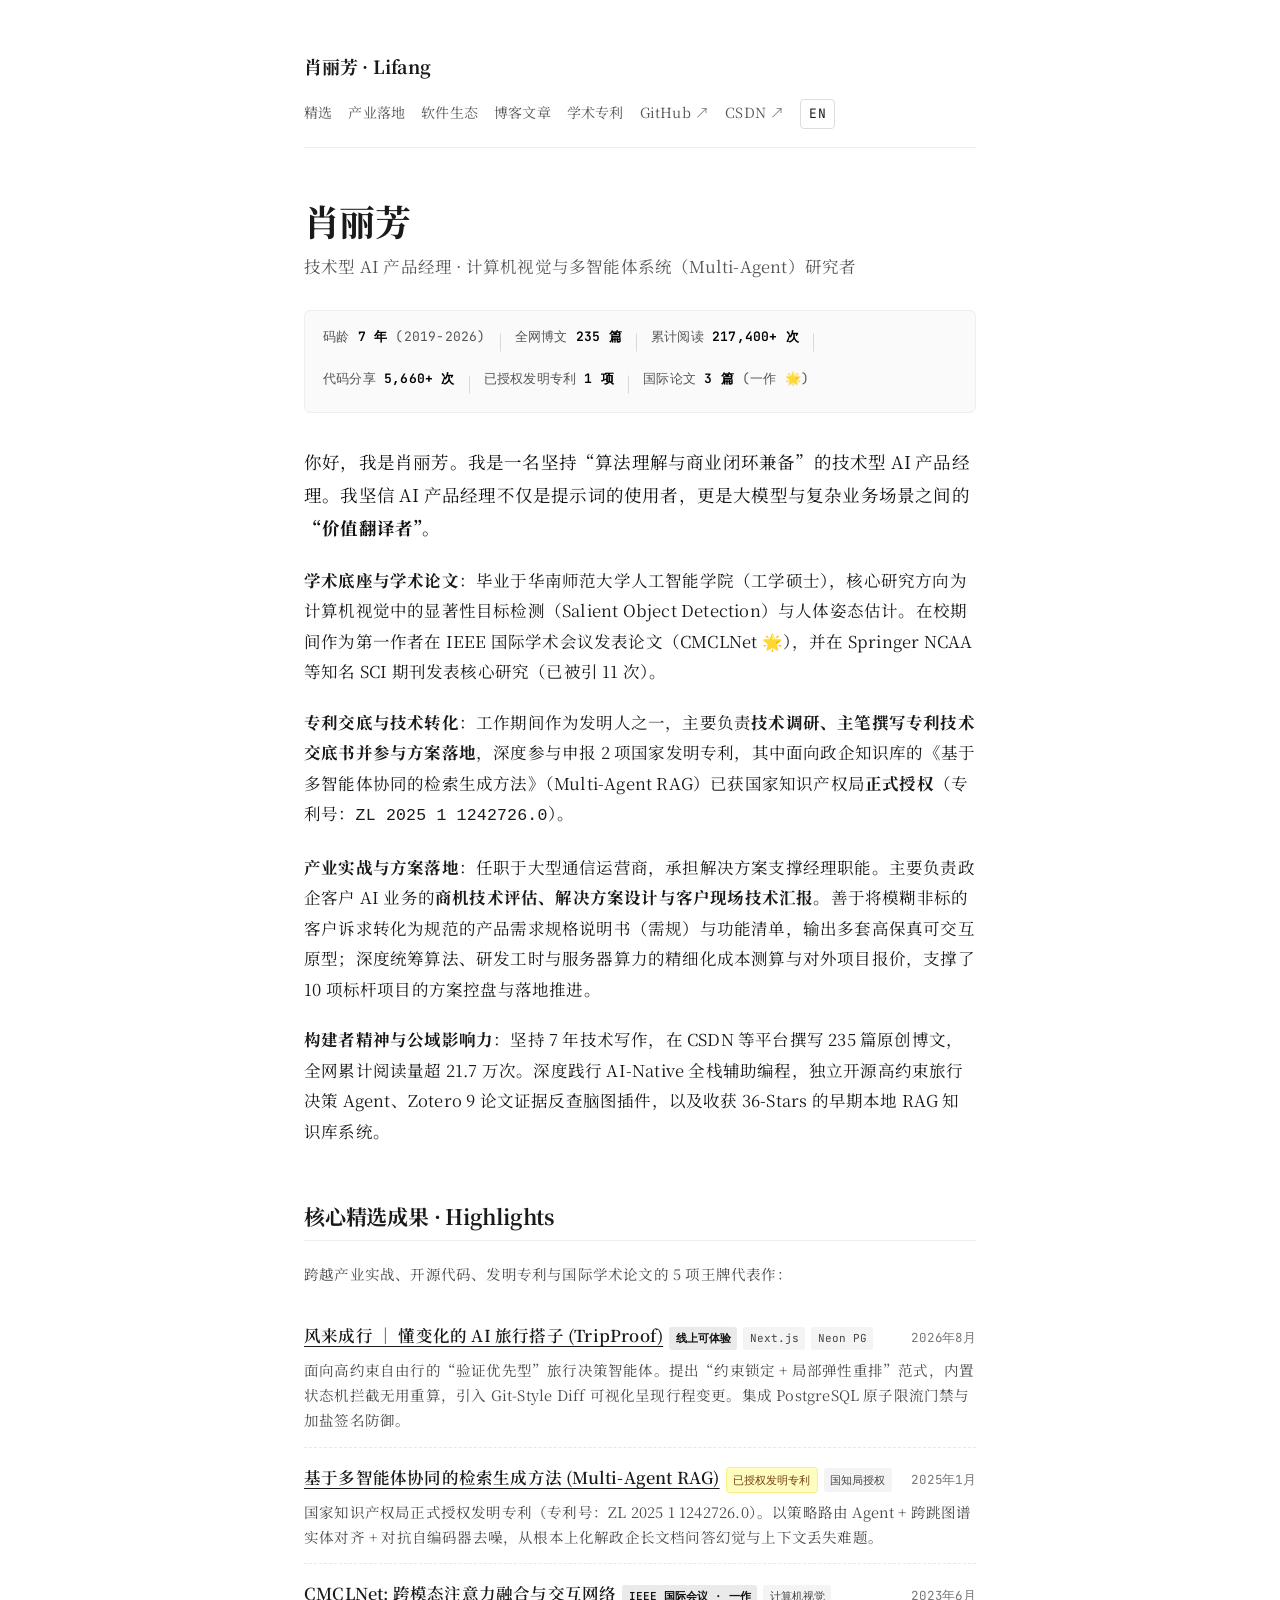
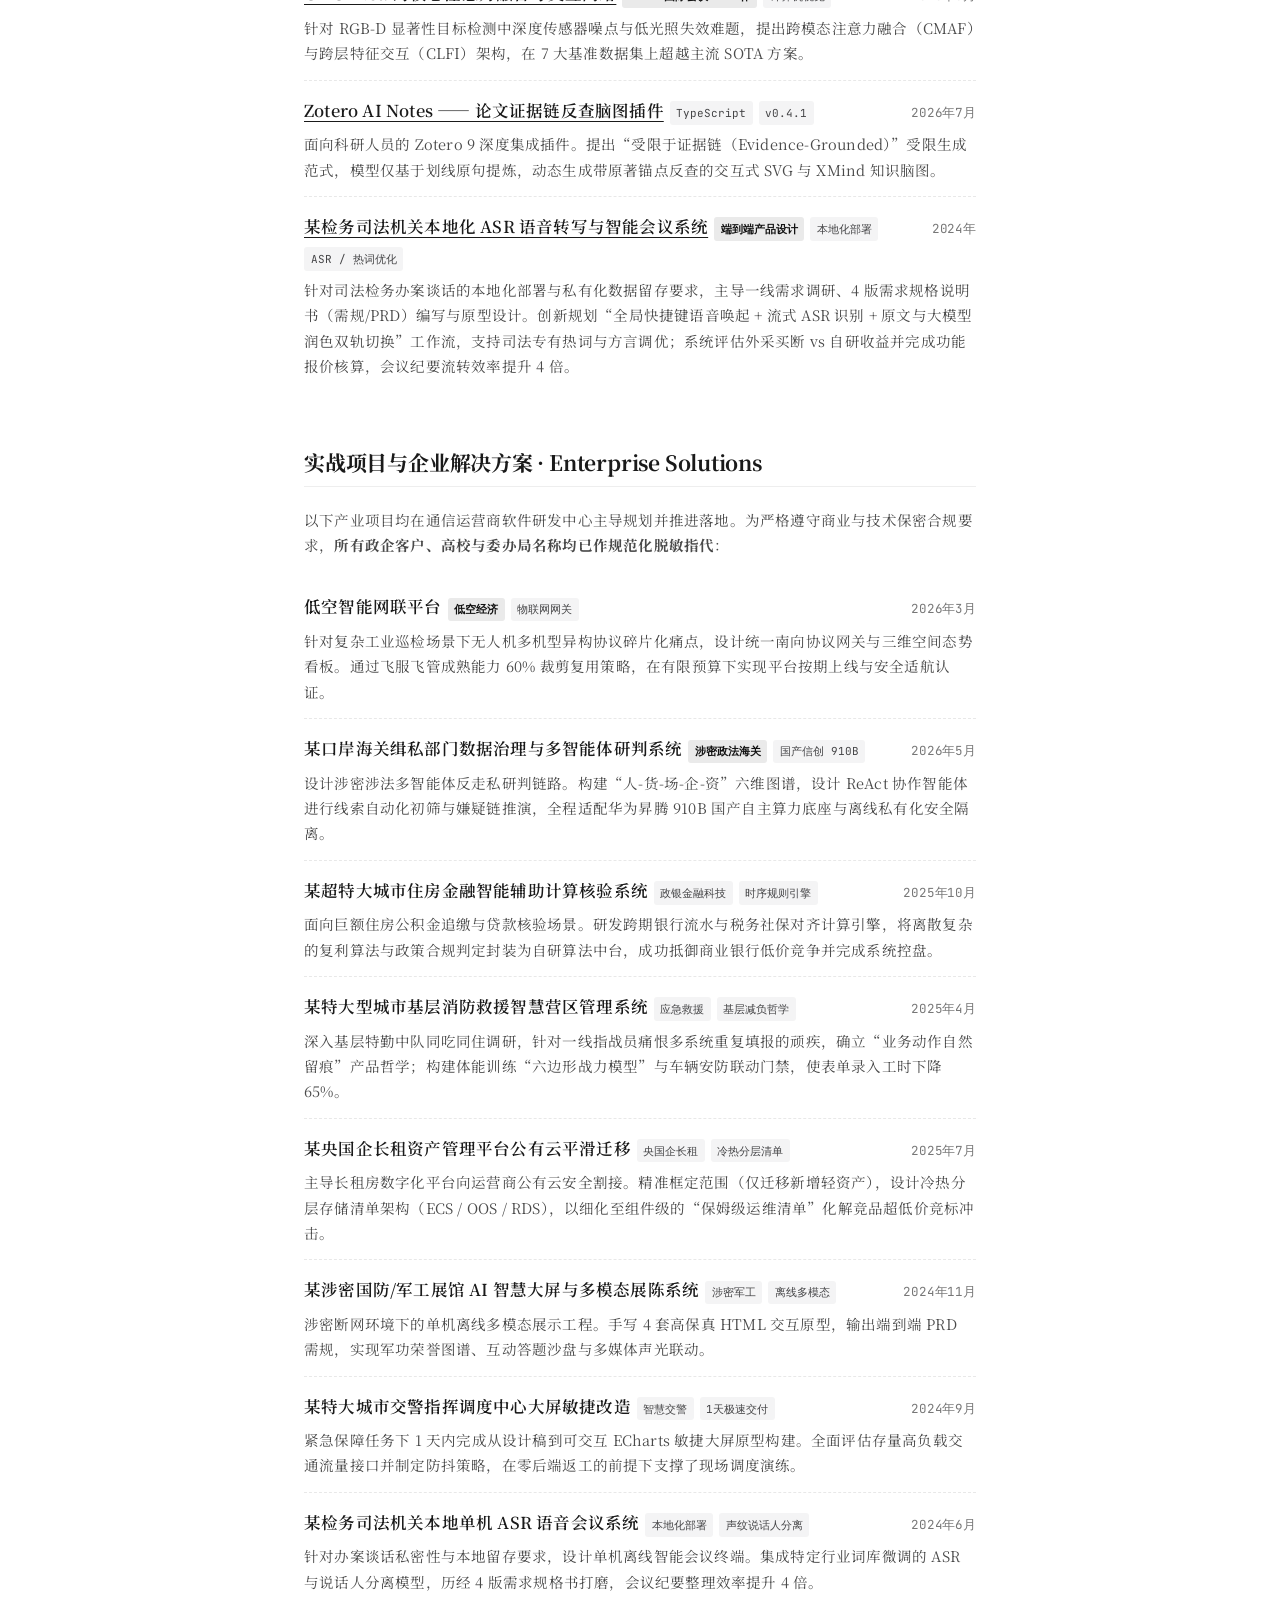
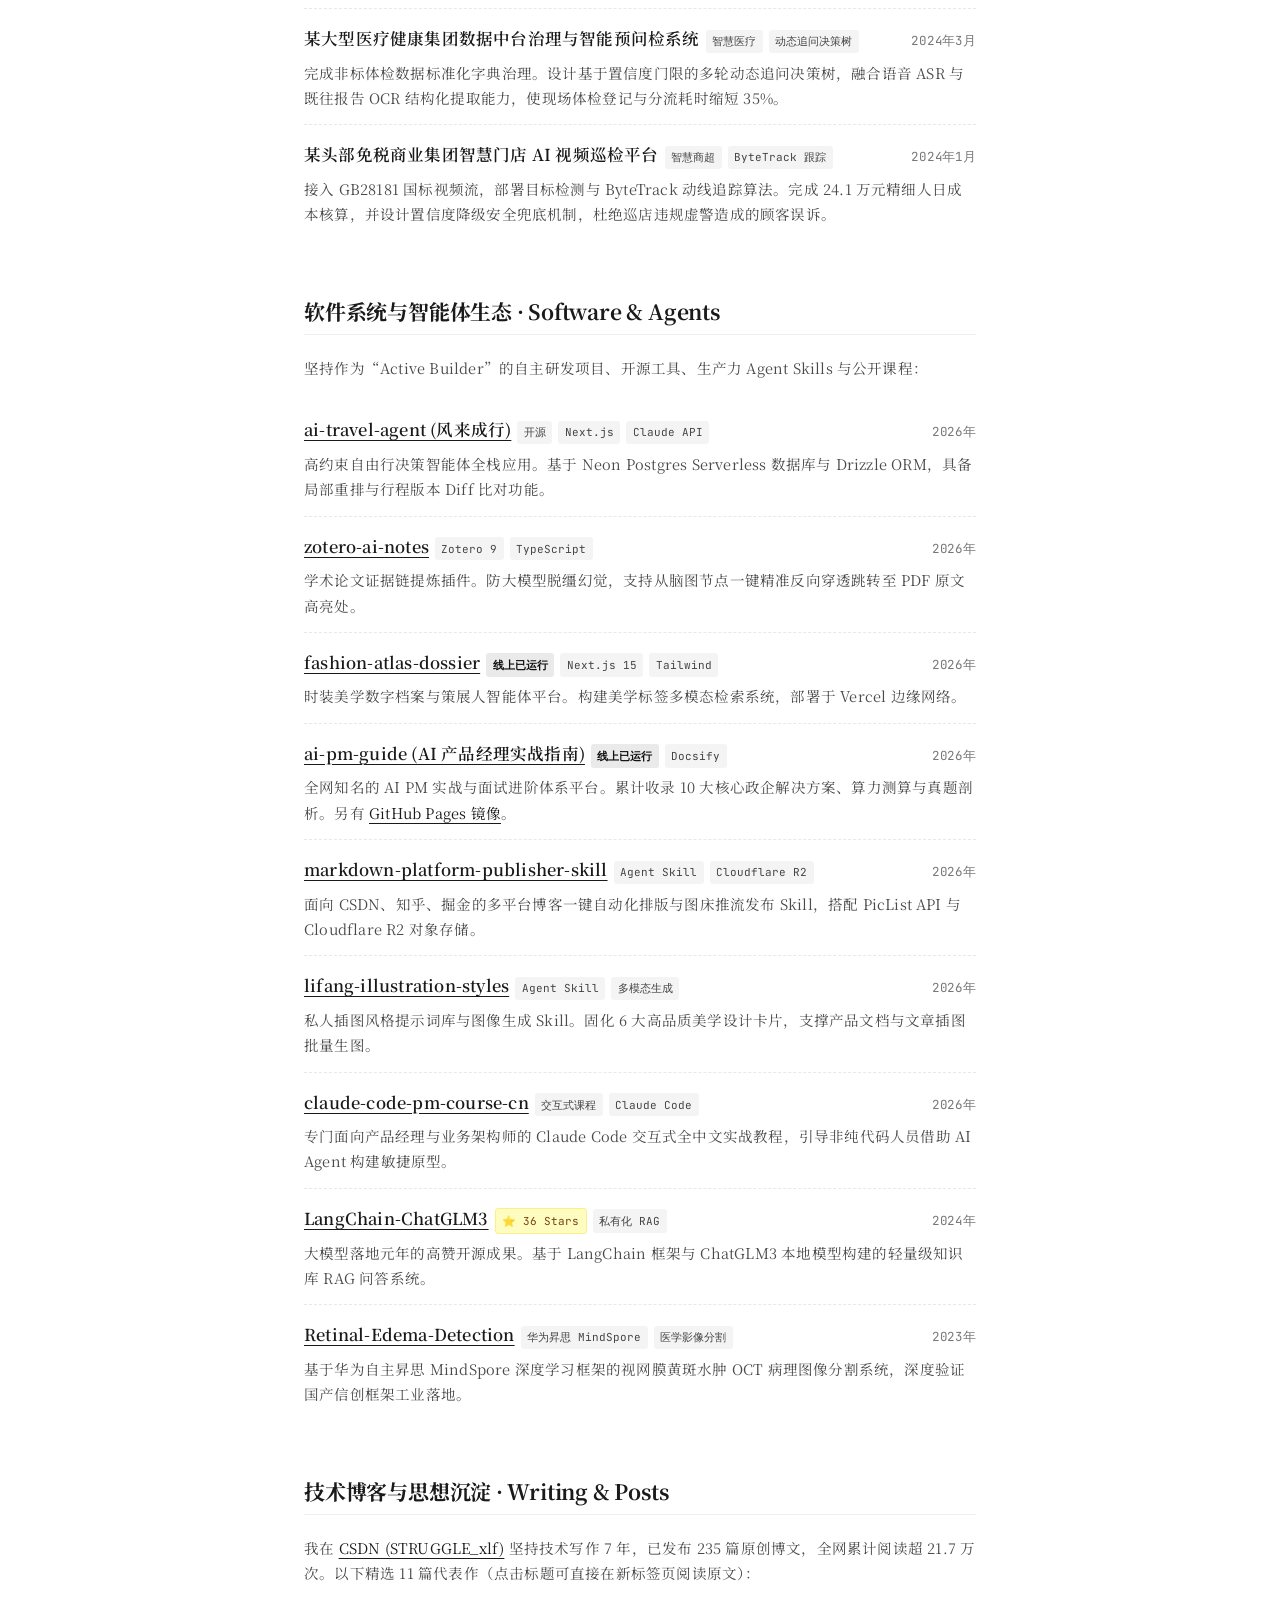
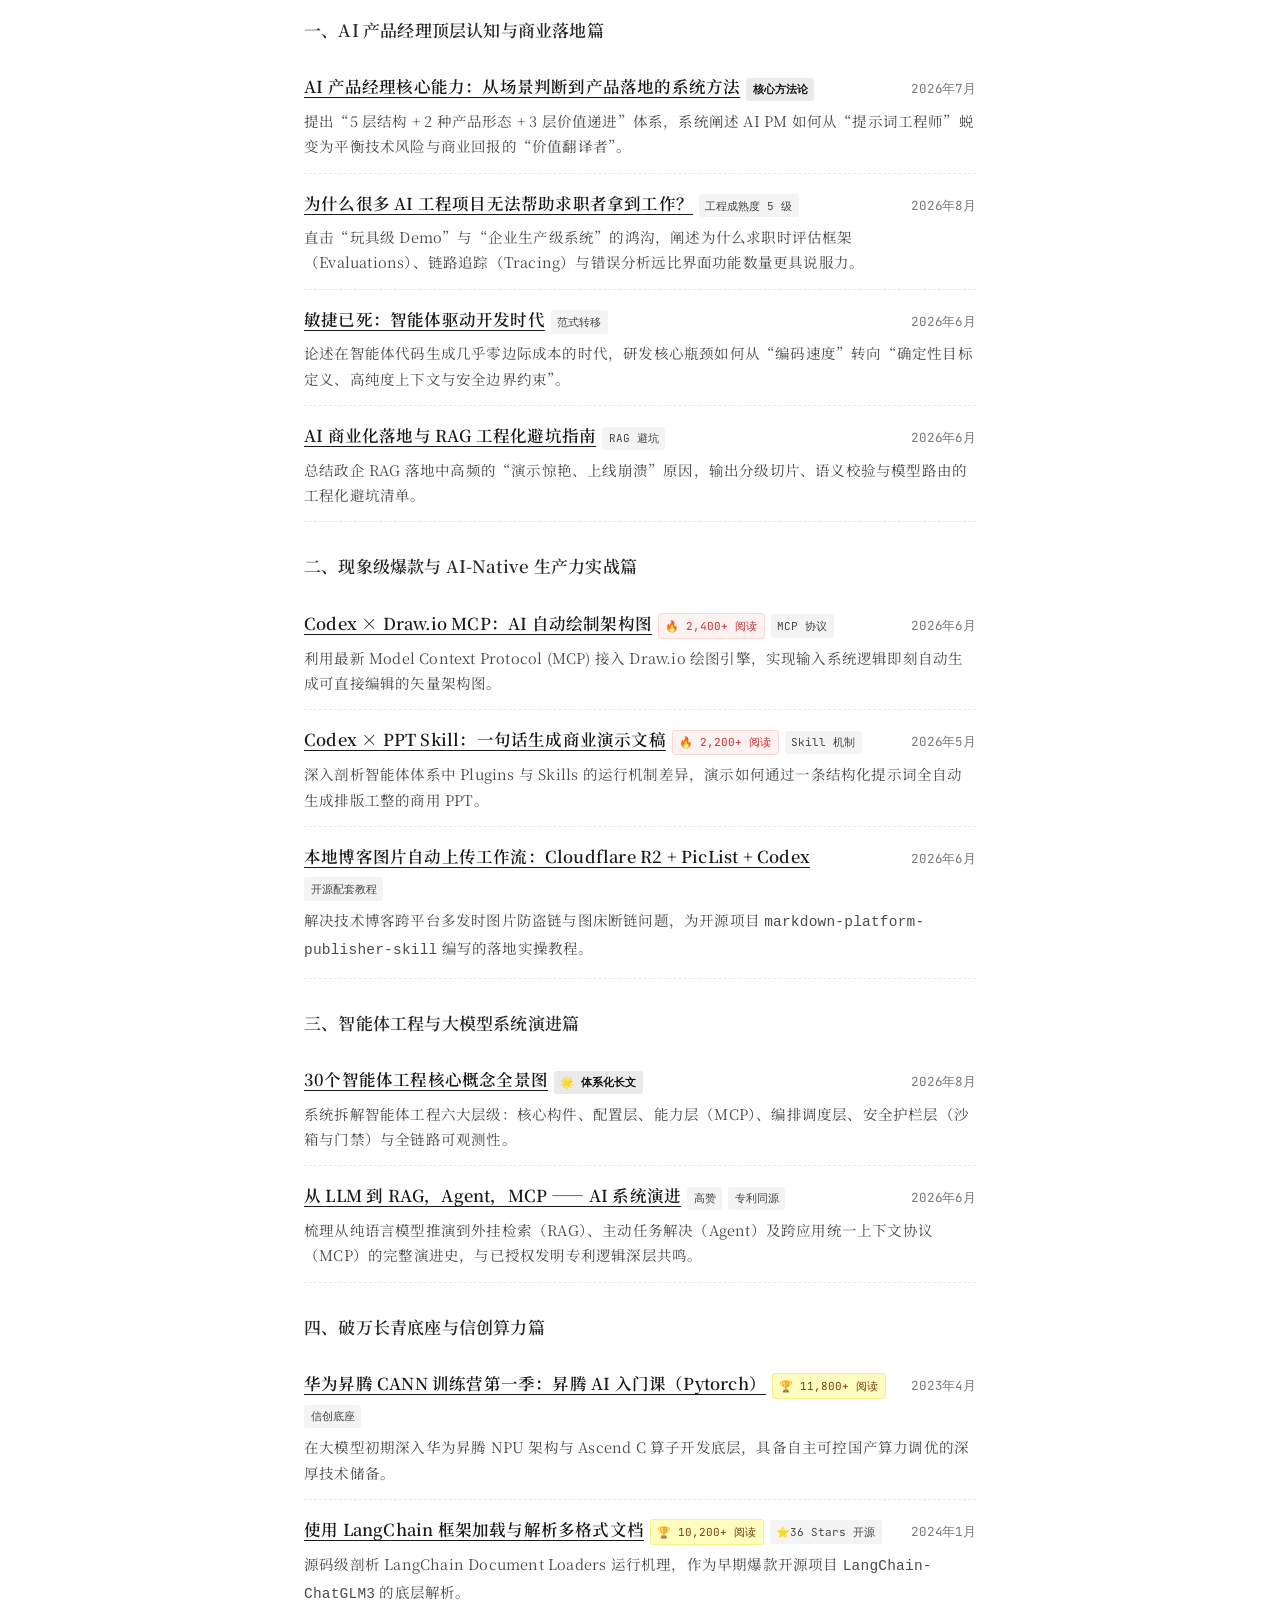
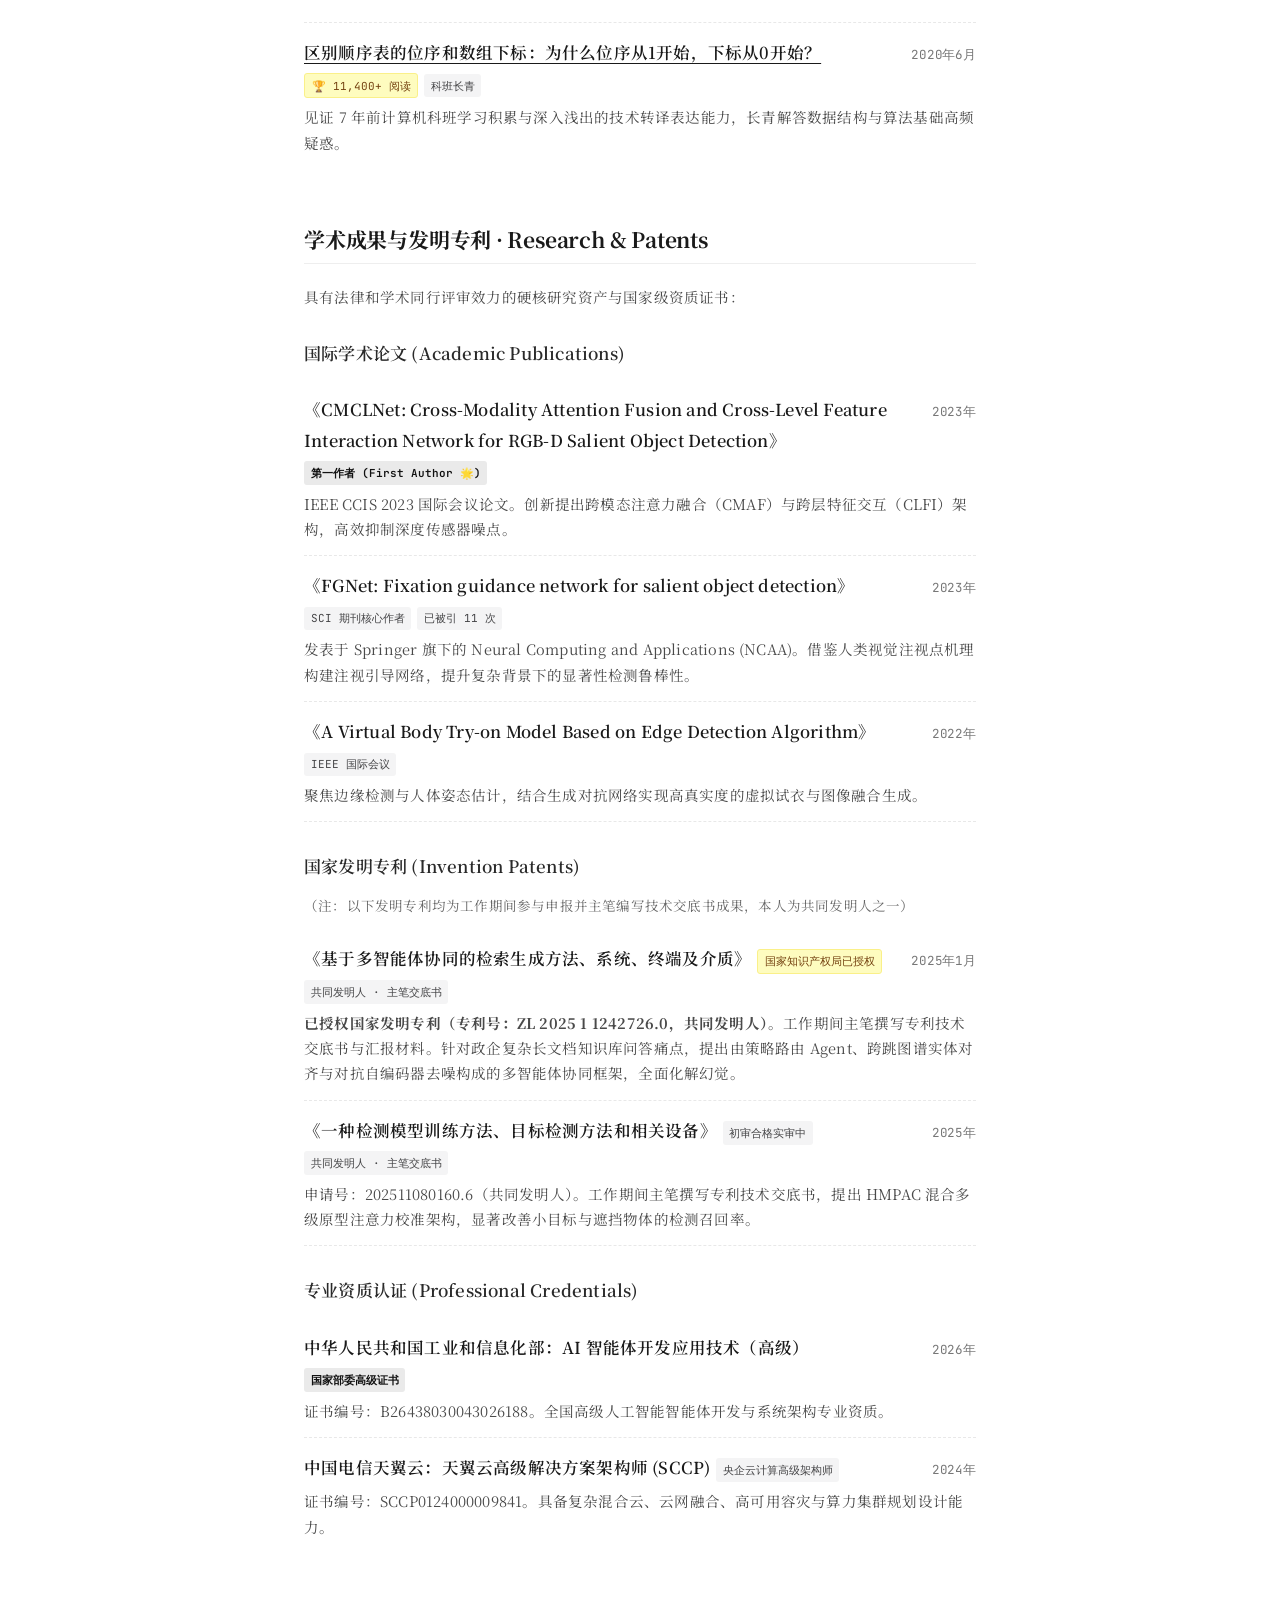
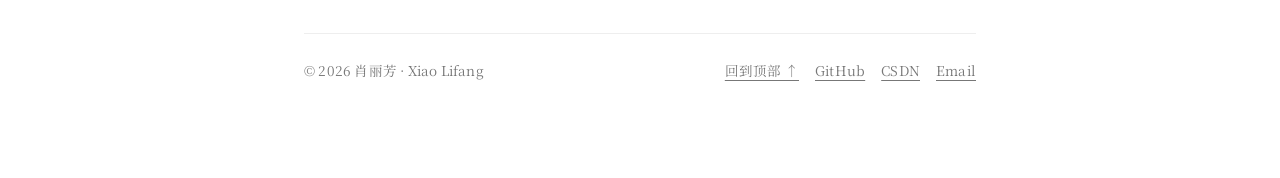
==== index.html @ 6cf7c556 "fix: sanitize low-altitude platform description to remove energy/offshore references" ====
<!DOCTYPE html>
<html lang="zh-CN">
<head>
  <meta charset="UTF-8">
  <meta name="viewport" content="width=device-width, initial-scale=1.0">
  <title>肖丽芳 · AI 产品经理与研究者</title>
  <meta name="description" content="肖丽芳的个人网站与作品集：聚焦计算机视觉、多智能体协同（Multi-Agent）与 AI-Native 交互界面的技术型 AI 产品经理。收录产业脱敏实战、开源作品、学术论文、已授权发明专利与 21.7W+ CSDN 技术博客。">
  <link rel="preconnect" href="https://fonts.googleapis.com">
  <link rel="preconnect" href="https://fonts.gstatic.com" crossorigin>
  <link href="https://fonts.googleapis.com/css2?family=Noto+Serif+SC:wght@400;500;600;700&family=IBM+Plex+Serif:ital,wght@0,400;0,600;1,400&family=JetBrains+Mono:wght@400;500&display=swap" rel="stylesheet">
  <link rel="stylesheet" href="./styles.css">
</head>
<body>

  <div class="container">
    <!-- 顶部导航栏 -->
    <header>
      <nav class="site-nav">
        <a href="#" class="site-brand">肖丽芳 · Lifang</a>
        <div class="nav-menu">
          <a href="./index.html" class="nav-link">精选</a>
          <a href="./enterprise/index.html" class="nav-link">产业落地</a>
          <a href="./projects/index.html" class="nav-link">软件生态</a>
          <a href="./posts/index.html" class="nav-link">博客文章</a>
          <a href="./research/index.html" class="nav-link">学术专利</a>
          <a href="https://github.com/STRUGGLE1999" target="_blank" rel="noopener" class="nav-link">GitHub ↗</a>
          <a href="https://blog.csdn.net/qq_45257495" target="_blank" rel="noopener" class="nav-link">CSDN ↗</a>
          <a href="./en/index.html" class="lang-switch">EN</a>
        </div>
      </nav>
    </header>

    <main>
      <!-- Hero 自述区 -->
      <section id="about">
        <h1>肖丽芳</h1>
        <p class="hero-subtitle">技术型 AI 产品经理 · 计算机视觉与多智能体系统（Multi-Agent）研究者</p>

        <!-- 数据背书看板 -->
        <div class="stats-banner">
          <div class="stat-item">码龄 <strong>7 年</strong> (2019-2026)</div>
          <div class="stat-divider">|</div>
          <div class="stat-item">全网博文 <strong>235 篇</strong></div>
          <div class="stat-divider">|</div>
          <div class="stat-item">累计阅读 <strong>217,400+ 次</strong></div>
          <div class="stat-divider">|</div>
          <div class="stat-item">代码分享 <strong>5,660+ 次</strong></div>
          <div class="stat-divider">|</div>
          <div class="stat-item">已授权发明专利 <strong>1 项</strong></div>
          <div class="stat-divider">|</div>
          <div class="stat-item">国际论文 <strong>3 篇</strong> (一作 🌟)</div>
        </div>

        <p class="lead-text">
          你好，我是肖丽芳。我是一名坚持“算法理解与商业闭环兼备”的技术型 AI 产品经理。我坚信 AI 产品经理不仅是提示词的使用者，更是大模型与复杂业务场景之间的<strong>“价值翻译者”</strong>。
        </p>

        <p>
          <strong>学术底座与学术论文</strong>：毕业于华南师范大学人工智能学院（工学硕士），核心研究方向为计算机视觉中的显著性目标检测（Salient Object Detection）与人体姿态估计。在校期间作为第一作者在 IEEE 国际学术会议发表论文（CMCLNet 🌟），并在 Springer NCAA 等知名 SCI 期刊发表核心研究（已被引 11 次）。
        </p>

        <p>
          <strong>专利交底与技术转化</strong>：工作期间作为发明人之一，主要负责<strong>技术调研、主笔撰写专利技术交底书并参与方案落地</strong>，深度参与申报 2 项国家发明专利，其中面向政企知识库的《基于多智能体协同的检索生成方法》（Multi-Agent RAG）已获国家知识产权局<strong>正式授权</strong>（专利号：<code>ZL 2025 1 1242726.0</code>）。
        </p>

        <p>
          <strong>产业实战与方案落地</strong>：任职于大型通信运营商，承担解决方案支撑经理职能。主要负责政企客户 AI 业务的<strong>商机技术评估、解决方案设计与客户现场技术汇报</strong>。善于将模糊非标的客户诉求转化为规范的产品需求规格说明书（需规）与功能清单，输出多套高保真可交互原型；深度统筹算法、研发工时与服务器算力的精细化成本测算与对外项目报价，支撑了 10 项标杆项目的方案控盘与落地推进。
        </p>

        <p>
          <strong>构建者精神与公域影响力</strong>：坚持 7 年技术写作，在 CSDN 等平台撰写 235 篇原创博文，全网累计阅读量超 21.7 万次。深度践行 AI-Native 全栈辅助编程，独立开源高约束旅行决策 Agent、Zotero 9 论文证据反查脑图插件，以及收获 36-Stars 的早期本地 RAG 知识库系统。
        </p>
      </section>

      <!-- 板块一：核心精选 (Highlights) -->
      <section id="highlights">
        <h2>核心精选成果 · Highlights</h2>
        <p class="work-desc" style="margin-bottom: 20px;">跨越产业实战、开源代码、发明专利与国际学术论文的 5 项王牌代表作：</p>

        <div class="work-item">
          <div class="workline">
            <div class="work-title-group">
              <a href="https://github.com/STRUGGLE1999/ai-travel-agent" target="_blank" rel="noopener" class="work-title">风来成行 ｜ 懂变化的 AI 旅行搭子 (TripProof)</a>
              <span class="badge badge-primary">线上可体验</span>
              <span class="badge">Next.js</span>
              <span class="badge">Neon PG</span>
            </div>
            <div class="work-date">2026年8月</div>
          </div>
          <p class="work-desc">
            面向高约束自由行的“验证优先型”旅行决策智能体。提出“约束锁定 + 局部弹性重排”范式，内置状态机拦截无用重算，引入 Git-Style Diff 可视化呈现行程变更。集成 PostgreSQL 原子限流门禁与加盐签名防御。
          </p>
        </div>

        <div class="work-item">
          <div class="workline">
            <div class="work-title-group">
              <a href="#research" class="work-title">基于多智能体协同的检索生成方法 (Multi-Agent RAG)</a>
              <span class="badge badge-gold">已授权发明专利</span>
              <span class="badge">国知局授权</span>
            </div>
            <div class="work-date">2025年1月</div>
          </div>
          <p class="work-desc">
            国家知识产权局正式授权发明专利（专利号：ZL 2025 1 1242726.0）。以策略路由 Agent + 跨跳图谱实体对齐 + 对抗自编码器去噪，从根本上化解政企长文档问答幻觉与上下文丢失难题。
          </p>
        </div>

        <div class="work-item">
          <div class="workline">
            <div class="work-title-group">
              <a href="#research" class="work-title">CMCLNet: 跨模态注意力融合与交互网络</a>
              <span class="badge badge-primary">IEEE 国际会议 · 一作</span>
              <span class="badge">计算机视觉</span>
            </div>
            <div class="work-date">2023年6月</div>
          </div>
          <p class="work-desc">
            针对 RGB-D 显著性目标检测中深度传感器噪点与低光照失效难题，提出跨模态注意力融合（CMAF）与跨层特征交互（CLFI）架构，在 7 大基准数据集上超越主流 SOTA 方案。
          </p>
        </div>

        <div class="work-item">
          <div class="workline">
            <div class="work-title-group">
              <a href="https://github.com/STRUGGLE1999/zotero-ai-notes" target="_blank" rel="noopener" class="work-title">Zotero AI Notes —— 论文证据链反查脑图插件</a>
              <span class="badge">TypeScript</span>
              <span class="badge">v0.4.1</span>
            </div>
            <div class="work-date">2026年7月</div>
          </div>
          <p class="work-desc">
            面向科研人员的 Zotero 9 深度集成插件。提出“受限于证据链（Evidence-Grounded）”受限生成范式，模型仅基于划线原句提炼，动态生成带原著锚点反查的交互式 SVG 与 XMind 知识脑图。
          </p>
        </div>

        <div class="work-item">
          <div class="workline">
            <div class="work-title-group">
              <a href="./enterprise/index.html" class="work-title">某检务司法机关本地化 ASR 语音转写与智能会议系统</a>
              <span class="badge badge-primary">端到端产品设计</span>
              <span class="badge">本地化部署</span>
              <span class="badge">ASR / 热词优化</span>
            </div>
            <div class="work-date">2024年</div>
          </div>
          <p class="work-desc">
            针对司法检务办案谈话的本地化部署与私有化数据留存要求，主导一线需求调研、4 版需求规格说明书（需规/PRD）编写与原型设计。创新规划“全局快捷键语音唤起 + 流式 ASR 识别 + 原文与大模型润色双轨切换”工作流，支持司法专有热词与方言调优；系统评估外采买断 vs 自研收益并完成功能报价核算，会议纪要流转效率提升 4 倍。
          </p>
        </div>
      </section>

      <!-- 板块二：实战项目与解决方案 (Enterprise AI Solutions) -->
      <section id="enterprise">
        <h2>实战项目与企业解决方案 · Enterprise Solutions</h2>
        <p class="work-desc" style="margin-bottom: 20px;">
          以下产业项目均在通信运营商软件研发中心主导规划并推进落地。为严格遵守商业与技术保密合规要求，<strong>所有政企客户、高校与委办局名称均已作规范化脱敏指代</strong>：
        </p>

        <div class="work-item">
          <div class="workline">
            <div class="work-title-group">
              <span class="work-title">低空智能网联平台</span>
              <span class="badge badge-primary">低空经济</span>
              <span class="badge">物联网网关</span>
            </div>
            <div class="work-date">2026年3月</div>
          </div>
          <p class="work-desc">
            针对复杂工业巡检场景下无人机多机型异构协议碎片化痛点，设计统一南向协议网关与三维空间态势看板。通过飞服飞管成熟能力 60% 裁剪复用策略，在有限预算下实现平台按期上线与安全适航认证。
          </p>
        </div>

        <div class="work-item">
          <div class="workline">
            <div class="work-title-group">
              <span class="work-title">某口岸海关缉私部门数据治理与多智能体研判系统</span>
              <span class="badge badge-primary">涉密政法海关</span>
              <span class="badge">国产信创 910B</span>
            </div>
            <div class="work-date">2026年5月</div>
          </div>
          <p class="work-desc">
            设计涉密涉法多智能体反走私研判链路。构建“人-货-场-企-资”六维图谱，设计 ReAct 协作智能体进行线索自动化初筛与嫌疑链推演，全程适配华为昇腾 910B 国产自主算力底座与离线私有化安全隔离。
          </p>
        </div>

        <div class="work-item">
          <div class="workline">
            <div class="work-title-group">
              <span class="work-title">某超特大城市住房金融智能辅助计算核验系统</span>
              <span class="badge">政银金融科技</span>
              <span class="badge">时序规则引擎</span>
            </div>
            <div class="work-date">2025年10月</div>
          </div>
          <p class="work-desc">
            面向巨额住房公积金追缴与贷款核验场景。研发跨期银行流水与税务社保对齐计算引擎，将离散复杂的复利算法与政策合规判定封装为自研算法中台，成功抵御商业银行低价竞争并完成系统控盘。
          </p>
        </div>

        <div class="work-item">
          <div class="workline">
            <div class="work-title-group">
              <span class="work-title">某特大型城市基层消防救援智慧营区管理系统</span>
              <span class="badge">应急救援</span>
              <span class="badge">基层减负哲学</span>
            </div>
            <div class="work-date">2025年4月</div>
          </div>
          <p class="work-desc">
            深入基层特勤中队同吃同住调研，针对一线指战员痛恨多系统重复填报的顽疾，确立“业务动作自然留痕”产品哲学；构建体能训练“六边形战力模型”与车辆安防联动门禁，使表单录入工时下降 65%。
          </p>
        </div>

        <div class="work-item">
          <div class="workline">
            <div class="work-title-group">
              <span class="work-title">某央国企长租资产管理平台公有云平滑迁移</span>
              <span class="badge">央国企长租</span>
              <span class="badge">冷热分层清单</span>
            </div>
            <div class="work-date">2025年7月</div>
          </div>
          <p class="work-desc">
            主导长租房数字化平台向运营商公有云安全割接。精准框定范围（仅迁移新增轻资产），设计冷热分层存储清单架构（ECS / OOS / RDS），以细化至组件级的“保姆级运维清单”化解竞品超低价竞标冲击。
          </p>
        </div>

        <div class="work-item">
          <div class="workline">
            <div class="work-title-group">
              <span class="work-title">某涉密国防/军工展馆 AI 智慧大屏与多模态展陈系统</span>
              <span class="badge">涉密军工</span>
              <span class="badge">离线多模态</span>
            </div>
            <div class="work-date">2024年11月</div>
          </div>
          <p class="work-desc">
            涉密断网环境下的单机离线多模态展示工程。手写 4 套高保真 HTML 交互原型，输出端到端 PRD 需规，实现军功荣誉图谱、互动答题沙盘与多媒体声光联动。
          </p>
        </div>

        <div class="work-item">
          <div class="workline">
            <div class="work-title-group">
              <span class="work-title">某特大城市交警指挥调度中心大屏敏捷改造</span>
              <span class="badge">智慧交警</span>
              <span class="badge">1天极速交付</span>
            </div>
            <div class="work-date">2024年9月</div>
          </div>
          <p class="work-desc">
            紧急保障任务下 1 天内完成从设计稿到可交互 ECharts 敏捷大屏原型构建。全面评估存量高负载交通流量接口并制定防抖策略，在零后端返工的前提下支撑了现场调度演练。
          </p>
        </div>

        <div class="work-item">
          <div class="workline">
            <div class="work-title-group">
              <span class="work-title">某检务司法机关本地单机 ASR 语音会议系统</span>
              <span class="badge">本地化部署</span>
              <span class="badge">声纹说话人分离</span>
            </div>
            <div class="work-date">2024年6月</div>
          </div>
          <p class="work-desc">
            针对办案谈话私密性与本地留存要求，设计单机离线智能会议终端。集成特定行业词库微调的 ASR 与说话人分离模型，历经 4 版需求规格书打磨，会议纪要整理效率提升 4 倍。
          </p>
        </div>

        <div class="work-item">
          <div class="workline">
            <div class="work-title-group">
              <span class="work-title">某大型医疗健康集团数据中台治理与智能预问检系统</span>
              <span class="badge">智慧医疗</span>
              <span class="badge">动态追问决策树</span>
            </div>
            <div class="work-date">2024年3月</div>
          </div>
          <p class="work-desc">
            完成非标体检数据标准化字典治理。设计基于置信度门限的多轮动态追问决策树，融合语音 ASR 与既往报告 OCR 结构化提取能力，使现场体检登记与分流耗时缩短 35%。
          </p>
        </div>

        <div class="work-item">
          <div class="workline">
            <div class="work-title-group">
              <span class="work-title">某头部免税商业集团智慧门店 AI 视频巡检平台</span>
              <span class="badge">智慧商超</span>
              <span class="badge">ByteTrack 跟踪</span>
            </div>
            <div class="work-date">2024年1月</div>
          </div>
          <p class="work-desc">
            接入 GB28181 国标视频流，部署目标检测与 ByteTrack 动线追踪算法。完成 24.1 万元精细人日成本核算，并设计置信度降级安全兜底机制，杜绝巡店违规虚警造成的顾客误诉。
          </p>
        </div>
      </section>

      <!-- 板块三：软件系统与智能体 (Software & Intelligent Agents) -->
      <section id="software">
        <h2>软件系统与智能体生态 · Software & Agents</h2>
        <p class="work-desc" style="margin-bottom: 20px;">
          坚持作为“Active Builder”的自主研发项目、开源工具、生产力 Agent Skills 与公开课程：
        </p>

        <div class="work-item">
          <div class="workline">
            <div class="work-title-group">
              <a href="https://github.com/STRUGGLE1999/ai-travel-agent" target="_blank" rel="noopener" class="work-title">ai-travel-agent (风来成行)</a>
              <span class="badge">开源</span>
              <span class="badge">Next.js</span>
              <span class="badge">Claude API</span>
            </div>
            <div class="work-date">2026年</div>
          </div>
          <p class="work-desc">
            高约束自由行决策智能体全栈应用。基于 Neon Postgres Serverless 数据库与 Drizzle ORM，具备局部重排与行程版本 Diff 比对功能。
          </p>
        </div>

        <div class="work-item">
          <div class="workline">
            <div class="work-title-group">
              <a href="https://github.com/STRUGGLE1999/zotero-ai-notes" target="_blank" rel="noopener" class="work-title">zotero-ai-notes</a>
              <span class="badge">Zotero 9</span>
              <span class="badge">TypeScript</span>
            </div>
            <div class="work-date">2026年</div>
          </div>
          <p class="work-desc">
            学术论文证据链提炼插件。防大模型脱缰幻觉，支持从脑图节点一键精准反向穿透跳转至 PDF 原文高亮处。
          </p>
        </div>

        <div class="work-item">
          <div class="workline">
            <div class="work-title-group">
              <a href="https://fashion-atlas-dossier.vercel.app" target="_blank" rel="noopener" class="work-title">fashion-atlas-dossier</a>
              <span class="badge badge-primary">线上已运行</span>
              <span class="badge">Next.js 15</span>
              <span class="badge">Tailwind</span>
            </div>
            <div class="work-date">2026年</div>
          </div>
          <p class="work-desc">
            时装美学数字档案与策展人智能体平台。构建美学标签多模态检索系统，部署于 Vercel 边缘网络。
          </p>
        </div>

        <div class="work-item">
          <div class="workline">
            <div class="work-title-group">
              <a href="https://ai-pm-guide.netlify.app" target="_blank" rel="noopener" class="work-title">ai-pm-guide (AI 产品经理实战指南)</a>
              <span class="badge badge-primary">线上已运行</span>
              <span class="badge">Docsify</span>
            </div>
            <div class="work-date">2026年</div>
          </div>
          <p class="work-desc">
            全网知名的 AI PM 实战与面试进阶体系平台。累计收录 10 大核心政企解决方案、算力测算与真题剖析。另有 <a href="https://struggle1999.github.io/ai-pm-guide/" target="_blank" rel="noopener">GitHub Pages 镜像</a>。
          </p>
        </div>

        <div class="work-item">
          <div class="workline">
            <div class="work-title-group">
              <a href="https://github.com/STRUGGLE1999/markdown-platform-publisher-skill" target="_blank" rel="noopener" class="work-title">markdown-platform-publisher-skill</a>
              <span class="badge">Agent Skill</span>
              <span class="badge">Cloudflare R2</span>
            </div>
            <div class="work-date">2026年</div>
          </div>
          <p class="work-desc">
            面向 CSDN、知乎、掘金的多平台博客一键自动化排版与图床推流发布 Skill，搭配 PicList API 与 Cloudflare R2 对象存储。
          </p>
        </div>

        <div class="work-item">
          <div class="workline">
            <div class="work-title-group">
              <a href="https://github.com/STRUGGLE1999/lifang-illustration-styles" target="_blank" rel="noopener" class="work-title">lifang-illustration-styles</a>
              <span class="badge">Agent Skill</span>
              <span class="badge">多模态生成</span>
            </div>
            <div class="work-date">2026年</div>
          </div>
          <p class="work-desc">
            私人插图风格提示词库与图像生成 Skill。固化 6 大高品质美学设计卡片，支撑产品文档与文章插图批量生图。
          </p>
        </div>

        <div class="work-item">
          <div class="workline">
            <div class="work-title-group">
              <a href="https://github.com/STRUGGLE1999/claude-code-pm-course-cn" target="_blank" rel="noopener" class="work-title">claude-code-pm-course-cn</a>
              <span class="badge">交互式课程</span>
              <span class="badge">Claude Code</span>
            </div>
            <div class="work-date">2026年</div>
          </div>
          <p class="work-desc">
            专门面向产品经理与业务架构师的 Claude Code 交互式全中文实战教程，引导非纯代码人员借助 AI Agent 构建敏捷原型。
          </p>
        </div>

        <div class="work-item">
          <div class="workline">
            <div class="work-title-group">
              <a href="https://github.com/STRUGGLE1999/LangChain-ChatGLM3" target="_blank" rel="noopener" class="work-title">LangChain-ChatGLM3</a>
              <span class="badge badge-gold">⭐ 36 Stars</span>
              <span class="badge">私有化 RAG</span>
            </div>
            <div class="work-date">2024年</div>
          </div>
          <p class="work-desc">
            大模型落地元年的高赞开源成果。基于 LangChain 框架与 ChatGLM3 本地模型构建的轻量级知识库 RAG 问答系统。
          </p>
        </div>

        <div class="work-item">
          <div class="workline">
            <div class="work-title-group">
              <a href="https://github.com/STRUGGLE1999/Retinal-Edema-Detection" target="_blank" rel="noopener" class="work-title">Retinal-Edema-Detection</a>
              <span class="badge">华为昇思 MindSpore</span>
              <span class="badge">医学影像分割</span>
            </div>
            <div class="work-date">2023年</div>
          </div>
          <p class="work-desc">
            基于华为自主昇思 MindSpore 深度学习框架的视网膜黄斑水肿 OCT 病理图像分割系统，深度验证国产信创框架工业落地。
          </p>
        </div>
      </section>

      <!-- 板块四：技术博客与思想沉淀 (Writing & Posts) -->
      <section id="writing">
        <h2>技术博客与思想沉淀 · Writing & Posts</h2>
        <p class="work-desc" style="margin-bottom: 20px;">
          我在 <a href="https://blog.csdn.net/qq_45257495" target="_blank" rel="noopener">CSDN (STRUGGLE_xlf)</a> 坚持技术写作 7 年，已发布 235 篇原创博文，全网累计阅读超 21.7 万次。以下精选 11 篇代表作（点击标题可直接在新标签页阅读原文）：
        </p>

        <h3>一、AI 产品经理顶层认知与商业落地篇</h3>
        
        <div class="work-item">
          <div class="workline">
            <div class="work-title-group">
              <a href="https://blog.csdn.net/qq_45257495/article/details/162739733" target="_blank" rel="noopener" class="work-title">AI 产品经理核心能力：从场景判断到产品落地的系统方法</a>
              <span class="badge badge-primary">核心方法论</span>
            </div>
            <div class="work-date">2026年7月</div>
          </div>
          <p class="work-desc">
            提出“5 层结构 + 2 种产品形态 + 3 层价值递进”体系，系统阐述 AI PM 如何从“提示词工程师”蜕变为平衡技术风险与商业回报的“价值翻译者”。
          </p>
        </div>

        <div class="work-item">
          <div class="workline">
            <div class="work-title-group">
              <a href="https://blog.csdn.net/qq_45257495/article/details/163436107" target="_blank" rel="noopener" class="work-title">为什么很多 AI 工程项目无法帮助求职者拿到工作？</a>
              <span class="badge">工程成熟度 5 级</span>
            </div>
            <div class="work-date">2026年8月</div>
          </div>
          <p class="work-desc">
            直击“玩具级 Demo”与“企业生产级系统”的鸿沟，阐述为什么求职时评估框架（Evaluations）、链路追踪（Tracing）与错误分析远比界面功能数量更具说服力。
          </p>
        </div>

        <div class="work-item">
          <div class="workline">
            <div class="work-title-group">
              <a href="https://blog.csdn.net/qq_45257495/article/details/162205411" target="_blank" rel="noopener" class="work-title">敏捷已死：智能体驱动开发时代</a>
              <span class="badge">范式转移</span>
            </div>
            <div class="work-date">2026年6月</div>
          </div>
          <p class="work-desc">
            论述在智能体代码生成几乎零边际成本的时代，研发核心瓶颈如何从“编码速度”转向“确定性目标定义、高纯度上下文与安全边界约束”。
          </p>
        </div>

        <div class="work-item">
          <div class="workline">
            <div class="work-title-group">
              <a href="https://blog.csdn.net/qq_45257495/article/details/162554834" target="_blank" rel="noopener" class="work-title">AI 商业化落地与 RAG 工程化避坑指南</a>
              <span class="badge">RAG 避坑</span>
            </div>
            <div class="work-date">2026年6月</div>
          </div>
          <p class="work-desc">
            总结政企 RAG 落地中高频的“演示惊艳、上线崩溃”原因，输出分级切片、语义校验与模型路由的工程化避坑清单。
          </p>
        </div>

        <h3>二、现象级爆款与 AI-Native 生产力实战篇</h3>

        <div class="work-item">
          <div class="workline">
            <div class="work-title-group">
              <a href="https://blog.csdn.net/qq_45257495/article/details/161626932" target="_blank" rel="noopener" class="work-title">Codex × Draw.io MCP：AI 自动绘制架构图</a>
              <span class="badge badge-heat">🔥 2,400+ 阅读</span>
              <span class="badge">MCP 协议</span>
            </div>
            <div class="work-date">2026年6月</div>
          </div>
          <p class="work-desc">
            利用最新 Model Context Protocol (MCP) 接入 Draw.io 绘图引擎，实现输入系统逻辑即刻自动生成可直接编辑的矢量架构图。
          </p>
        </div>

        <div class="work-item">
          <div class="workline">
            <div class="work-title-group">
              <a href="https://blog.csdn.net/qq_45257495/article/details/161510932" target="_blank" rel="noopener" class="work-title">Codex × PPT Skill：一句话生成商业演示文稿</a>
              <span class="badge badge-heat">🔥 2,200+ 阅读</span>
              <span class="badge">Skill 机制</span>
            </div>
            <div class="work-date">2026年5月</div>
          </div>
          <p class="work-desc">
            深入剖析智能体体系中 Plugins 与 Skills 的运行机制差异，演示如何通过一条结构化提示词全自动生成排版工整的商用 PPT。
          </p>
        </div>

        <div class="work-item">
          <div class="workline">
            <div class="work-title-group">
              <a href="https://blog.csdn.net/qq_45257495/article/details/162431373" target="_blank" rel="noopener" class="work-title">本地博客图片自动上传工作流：Cloudflare R2 + PicList + Codex</a>
              <span class="badge">开源配套教程</span>
            </div>
            <div class="work-date">2026年6月</div>
          </div>
          <p class="work-desc">
            解决技术博客跨平台多发时图片防盗链与图床断链问题，为开源项目 <code>markdown-platform-publisher-skill</code> 编写的落地实操教程。
          </p>
        </div>

        <h3>三、智能体工程与大模型系统演进篇</h3>

        <div class="work-item">
          <div class="workline">
            <div class="work-title-group">
              <a href="https://blog.csdn.net/qq_45257495/article/details/163537686" target="_blank" rel="noopener" class="work-title">30个智能体工程核心概念全景图</a>
              <span class="badge badge-primary">🌟 体系化长文</span>
            </div>
            <div class="work-date">2026年8月</div>
          </div>
          <p class="work-desc">
            系统拆解智能体工程六大层级：核心构件、配置层、能力层（MCP）、编排调度层、安全护栏层（沙箱与门禁）与全链路可观测性。
          </p>
        </div>

        <div class="work-item">
          <div class="workline">
            <div class="work-title-group">
              <a href="https://blog.csdn.net/qq_45257495/article/details/162384218" target="_blank" rel="noopener" class="work-title">从 LLM 到 RAG，Agent，MCP —— AI 系统演进</a>
              <span class="badge">高赞</span>
              <span class="badge">专利同源</span>
            </div>
            <div class="work-date">2026年6月</div>
          </div>
          <p class="work-desc">
            梳理从纯语言模型推演到外挂检索（RAG）、主动任务解决（Agent）及跨应用统一上下文协议（MCP）的完整演进史，与已授权发明专利逻辑深层共鸣。
          </p>
        </div>

        <h3>四、破万长青底座与信创算力篇</h3>

        <div class="work-item">
          <div class="workline">
            <div class="work-title-group">
              <a href="https://blog.csdn.net/qq_45257495/article/details/130240385" target="_blank" rel="noopener" class="work-title">华为昇腾 CANN 训练营第一季：昇腾 AI 入门课（Pytorch）</a>
              <span class="badge badge-gold">🏆 11,800+ 阅读</span>
              <span class="badge">信创底座</span>
            </div>
            <div class="work-date">2023年4月</div>
          </div>
          <p class="work-desc">
            在大模型初期深入华为昇腾 NPU 架构与 Ascend C 算子开发底层，具备自主可控国产算力调优的深厚技术储备。
          </p>
        </div>

        <div class="work-item">
          <div class="workline">
            <div class="work-title-group">
              <a href="https://blog.csdn.net/qq_45257495/article/details/135357123" target="_blank" rel="noopener" class="work-title">使用 LangChain 框架加载与解析多格式文档</a>
              <span class="badge badge-gold">🏆 10,200+ 阅读</span>
              <span class="badge">⭐36 Stars 开源</span>
            </div>
            <div class="work-date">2024年1月</div>
          </div>
          <p class="work-desc">
            源码级剖析 LangChain Document Loaders 运行机理，作为早期爆款开源项目 <code>LangChain-ChatGLM3</code> 的底层解析。
          </p>
        </div>

        <div class="work-item">
          <div class="workline">
            <div class="work-title-group">
              <a href="https://blog.csdn.net/qq_45257495/article/details/107025135" target="_blank" rel="noopener" class="work-title">区别顺序表的位序和数组下标：为什么位序从1开始，下标从0开始？</a>
              <span class="badge badge-gold">🏆 11,400+ 阅读</span>
              <span class="badge">科班长青</span>
            </div>
            <div class="work-date">2020年6月</div>
          </div>
          <p class="work-desc">
            见证 7 年前计算机科班学习积累与深入浅出的技术转译表达能力，长青解答数据结构与算法基础高频疑惑。
          </p>
        </div>
      </section>

      <!-- 板块五：学术成果与发明专利 (Research, Patents & Credentials) -->
      <section id="research">
        <h2>学术成果与发明专利 · Research & Patents</h2>
        <p class="work-desc" style="margin-bottom: 20px;">具有法律和学术同行评审效力的硬核研究资产与国家级资质证书：</p>

        <h3>国际学术论文 (Academic Publications)</h3>
        <div class="work-item">
          <div class="workline">
            <div class="work-title-group">
              <span class="work-title">《CMCLNet: Cross-Modality Attention Fusion and Cross-Level Feature Interaction Network for RGB-D Salient Object Detection》</span>
              <span class="badge badge-primary">第一作者 (First Author 🌟)</span>
            </div>
            <div class="work-date">2023年</div>
          </div>
          <p class="work-desc">
            IEEE CCIS 2023 国际会议论文。创新提出跨模态注意力融合（CMAF）与跨层特征交互（CLFI）架构，高效抑制深度传感器噪点。
          </p>
        </div>

        <div class="work-item">
          <div class="workline">
            <div class="work-title-group">
              <span class="work-title">《FGNet: Fixation guidance network for salient object detection》</span>
              <span class="badge">SCI 期刊核心作者</span>
              <span class="badge">已被引 11 次</span>
            </div>
            <div class="work-date">2023年</div>
          </div>
          <p class="work-desc">
            发表于 Springer 旗下的 Neural Computing and Applications (NCAA)。借鉴人类视觉注视点机理构建注视引导网络，提升复杂背景下的显著性检测鲁棒性。
          </p>
        </div>

        <div class="work-item">
          <div class="workline">
            <div class="work-title-group">
              <span class="work-title">《A Virtual Body Try-on Model Based on Edge Detection Algorithm》</span>
              <span class="badge">IEEE 国际会议</span>
            </div>
            <div class="work-date">2022年</div>
          </div>
          <p class="work-desc">
            聚焦边缘检测与人体姿态估计，结合生成对抗网络实现高真实度的虚拟试衣与图像融合生成。
          </p>
        </div>

        <h3>国家发明专利 (Invention Patents)</h3>
        <p class="work-desc" style="margin-bottom: 12px; font-size: 13.5px; color: #666;">（注：以下发明专利均为工作期间参与申报并主笔编写技术交底书成果，本人为共同发明人之一）</p>
        <div class="work-item">
          <div class="workline">
            <div class="work-title-group">
              <span class="work-title">《基于多智能体协同的检索生成方法、系统、终端及介质》</span>
              <span class="badge badge-gold">国家知识产权局已授权</span>
              <span class="badge">共同发明人 · 主笔交底书</span>
            </div>
            <div class="work-date">2025年1月</div>
          </div>
          <p class="work-desc">
            <strong>已授权国家发明专利（专利号：ZL 2025 1 1242726.0，共同发明人）</strong>。工作期间主笔撰写专利技术交底书与汇报材料。针对政企复杂长文档知识库问答痛点，提出由策略路由 Agent、跨跳图谱实体对齐与对抗自编码器去噪构成的多智能体协同框架，全面化解幻觉。
          </p>
        </div>

        <div class="work-item">
          <div class="workline">
            <div class="work-title-group">
              <span class="work-title">《一种检测模型训练方法、目标检测方法和相关设备》</span>
              <span class="badge">初审合格实审中</span>
              <span class="badge">共同发明人 · 主笔交底书</span>
            </div>
            <div class="work-date">2025年</div>
          </div>
          <p class="work-desc">
            申请号：202511080160.6（共同发明人）。工作期间主笔撰写专利技术交底书，提出 HMPAC 混合多级原型注意力校准架构，显著改善小目标与遮挡物体的检测召回率。
          </p>
        </div>

        <h3>专业资质认证 (Professional Credentials)</h3>
        <div class="work-item">
          <div class="workline">
            <div class="work-title-group">
              <span class="work-title">中华人民共和国工业和信息化部：AI 智能体开发应用技术（高级）</span>
              <span class="badge badge-primary">国家部委高级证书</span>
            </div>
            <div class="work-date">2026年</div>
          </div>
          <p class="work-desc">证书编号：B26438030043026188。全国高级人工智能智能体开发与系统架构专业资质。</p>
        </div>

        <div class="work-item">
          <div class="workline">
            <div class="work-title-group">
              <span class="work-title">中国电信天翼云：天翼云高级解决方案架构师 (SCCP)</span>
              <span class="badge">央企云计算高级架构师</span>
            </div>
            <div class="work-date">2024年</div>
          </div>
          <p class="work-desc">证书编号：SCCP0124000009841。具备复杂混合云、云网融合、高可用容灾与算力集群规划设计能力。</p>
        </div>
      </section>
    </main>

    <!-- 底部页脚 -->
    <footer>
      <div>
        <span>© 2026 肖丽芳 · Xiao Lifang</span>
      </div>
      <div class="footer-links">
        <a href="#about">回到顶部 ↑</a>
        <a href="https://github.com/STRUGGLE1999" target="_blank" rel="noopener">GitHub</a>
        <a href="https://blog.csdn.net/qq_45257495" target="_blank" rel="noopener">CSDN</a>
        <a href="mailto:contact@xiaolifang.com">Email</a>
      </div>
    </footer>
  </div>

</body>
</html>
---- styles.css ----
/* ==========================================================================
   肖丽芳个人网站样式表 (基于 thesephist.com 经典极简风格)
   Pure White #FFFFFF | Noto Serif SC + IBM Plex Serif | High Density Worklines
   ========================================================================== */

:root {
  --bg-color: #FFFFFF;
  --text-main: #1A1A1A;
  --text-muted: #555555;
  --text-light: #777777;
  --border-light: #EEEEEE;
  --border-dashed: rgba(0, 0, 0, 0.09);
  --badge-bg: #F4F4F5;
  --badge-text: #444446;
  --badge-accent-bg: #EAEAEA;
  --badge-accent-text: #111111;
  --link-hover-opacity: 0.55;
  --font-serif: 'Noto Serif SC', 'Songti SC', 'Source Han Serif SC', SimSun, 'IBM Plex Serif', Georgia, serif;
  --font-mono: 'JetBrains Mono', 'SF Mono', Consolas, Menlo, monospace;
}

* {
  box-sizing: border-box;
  margin: 0;
  padding: 0;
}

html {
  scroll-behavior: smooth;
  background-color: var(--bg-color);
}

body {
  background-color: var(--bg-color);
  color: var(--text-main);
  font-family: var(--font-serif);
  font-size: 16.5px;
  line-height: 1.85;
  letter-spacing: 0.012em;
  text-rendering: optimizeLegibility;
  -webkit-font-smoothing: antialiased;
  -moz-osx-font-smoothing: grayscale;
}

/* 布局容器：黄金阅读列 720px */
.container {
  max-width: 720px;
  margin: 0 auto;
  padding: 50px 24px 100px 24px;
}

/* 顶部导航 */
header {
  margin-bottom: 50px;
}

.site-nav {
  display: flex;
  justify-content: space-between;
  align-items: baseline;
  flex-wrap: wrap;
  gap: 16px;
  padding-bottom: 18px;
  border-bottom: 1px solid var(--border-light);
}

.site-brand {
  font-family: var(--font-serif);
  font-size: 18px;
  font-weight: 700;
  text-decoration: none;
  color: var(--text-main);
  letter-spacing: -0.01em;
}

.nav-menu {
  display: flex;
  gap: 16px;
  align-items: baseline;
  flex-wrap: wrap;
}

.nav-link {
  color: var(--text-muted);
  font-size: 14px;
  text-decoration: none;
  transition: color 0.15s ease;
}

.nav-link:hover {
  color: var(--text-main);
  text-decoration: underline;
  text-underline-offset: 3px;
}

.lang-switch {
  font-family: var(--font-mono);
  font-size: 13px;
  padding: 2px 8px;
  border: 1px solid #DDDDDD;
  border-radius: 4px;
  text-decoration: none;
  color: var(--text-main);
  transition: all 0.15s ease;
}

.lang-switch:hover {
  background-color: #000000;
  color: #FFFFFF;
  border-color: #000000;
}

/* 标题系统 */
h1 {
  font-size: 36px;
  font-weight: 700;
  line-height: 1.25;
  letter-spacing: -0.02em;
  margin-bottom: 8px;
}

.hero-subtitle {
  font-size: 16.5px;
  color: var(--text-muted);
  margin-bottom: 28px;
  font-weight: 400;
}

h2 {
  font-size: 21px;
  font-weight: 700;
  line-height: 1.4;
  margin-top: 56px;
  margin-bottom: 20px;
  padding-bottom: 8px;
  border-bottom: 1px solid var(--border-light);
  letter-spacing: -0.01em;
}

h3 {
  font-size: 17px;
  font-weight: 600;
  margin-top: 28px;
  margin-bottom: 12px;
  color: #2A2A2A;
}

p {
  margin-bottom: 20px;
  color: var(--text-main);
}

.lead-text {
  font-size: 17.5px;
  line-height: 1.9;
  color: #111111;
}

/* 超链接样式 */
a {
  color: var(--text-main);
  text-decoration: underline;
  text-decoration-thickness: 1px;
  text-underline-offset: 3.5px;
  transition: opacity 0.15s ease;
}

a:hover {
  opacity: var(--link-hover-opacity);
}

/* 单行条目 (thesephist.com Workline 结构) */
.work-item {
  padding: 14px 0;
  border-bottom: 1px dashed var(--border-dashed);
}

.work-item:last-child {
  border-bottom: none;
}

.workline {
  display: flex;
  justify-content: space-between;
  align-items: baseline;
  gap: 16px;
}

.work-title-group {
  display: flex;
  align-items: baseline;
  flex-wrap: wrap;
  gap: 6px;
}

.work-title {
  font-weight: 600;
  font-size: 16.5px;
  color: var(--text-main);
}

.work-date {
  font-family: var(--font-mono);
  font-size: 12.5px;
  color: var(--text-light);
  white-space: nowrap;
  letter-spacing: -0.01em;
}

.work-desc {
  font-size: 14.5px;
  line-height: 1.75;
  color: #4A4A4A;
  margin-top: 6px;
  margin-bottom: 0;
}

/* 极简徽章标签 (Badge) */
.badge {
  font-family: var(--font-mono);
  font-size: 11px;
  padding: 1.5px 6.5px;
  border-radius: 3px;
  background-color: var(--badge-bg);
  color: var(--badge-text);
  text-decoration: none;
  display: inline-block;
  font-weight: 400;
  letter-spacing: 0;
  vertical-align: middle;
}

.badge-primary {
  background-color: var(--badge-accent-bg);
  color: var(--badge-accent-text);
  font-weight: 600;
}

.badge-heat {
  background-color: #FDF2F2;
  color: #C53030;
  border: 1px solid #FED7D7;
}

.badge-gold {
  background-color: #FEFCBF;
  color: #744210;
  border: 1px solid #FAF089;
}

/* 数据背书看板 */
.stats-banner {
  display: flex;
  flex-wrap: wrap;
  gap: 12px;
  margin: 24px 0 32px 0;
  padding: 14px 18px;
  background-color: #FAFAFA;
  border: 1px solid var(--border-light);
  border-radius: 6px;
}

.stat-item {
  font-family: var(--font-mono);
  font-size: 13px;
  color: var(--text-muted);
}

.stat-item strong {
  color: #000000;
  font-weight: 600;
}

.stat-divider {
  color: #D1D1D1;
}

/* 引用块 / 核心观点 */
blockquote {
  border-left: 2px solid #333333;
  padding-left: 18px;
  margin: 24px 0;
  color: #444444;
  font-style: italic;
}

/* 页脚 */
footer {
  margin-top: 80px;
  padding-top: 24px;
  border-top: 1px solid var(--border-light);
  display: flex;
  justify-content: space-between;
  align-items: baseline;
  flex-wrap: wrap;
  gap: 16px;
  font-size: 13.5px;
  color: var(--text-light);
}

.footer-links {
  display: flex;
  gap: 16px;
}

.footer-links a {
  color: var(--text-light);
}

.footer-links a:hover {
  color: var(--text-main);
}

/* 响应式调整 */
@media (max-width: 640px) {
  .container {
    padding: 30px 18px 60px 18px;
  }
  h1 {
    font-size: 28px;
  }
  h2 {
    font-size: 19px;
    margin-top: 40px;
  }
  .workline {
    flex-direction: column;
    gap: 4px;
  }
  .work-date {
    margin-left: 0;
    font-size: 12px;
  }
  .stats-banner {
    flex-direction: column;
    gap: 6px;
  }
  .stat-divider {
    display: none;
  }
}
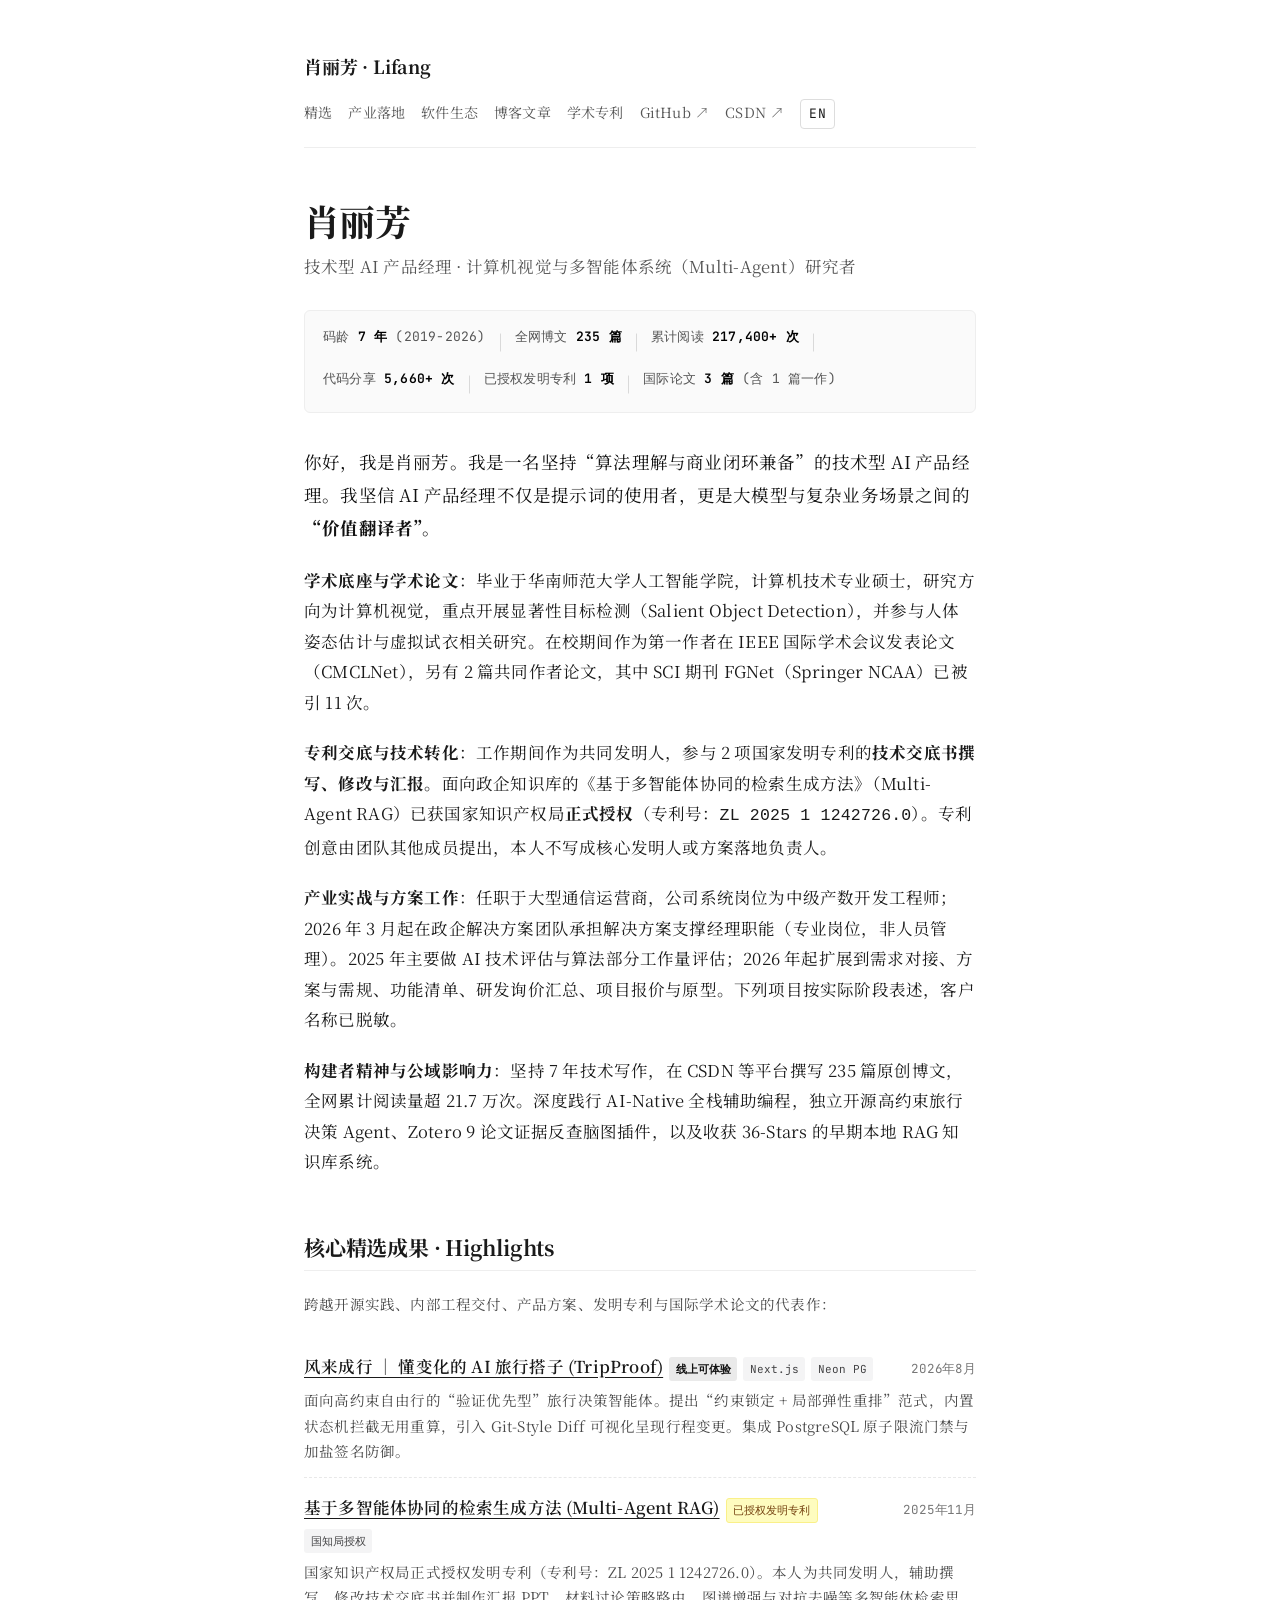
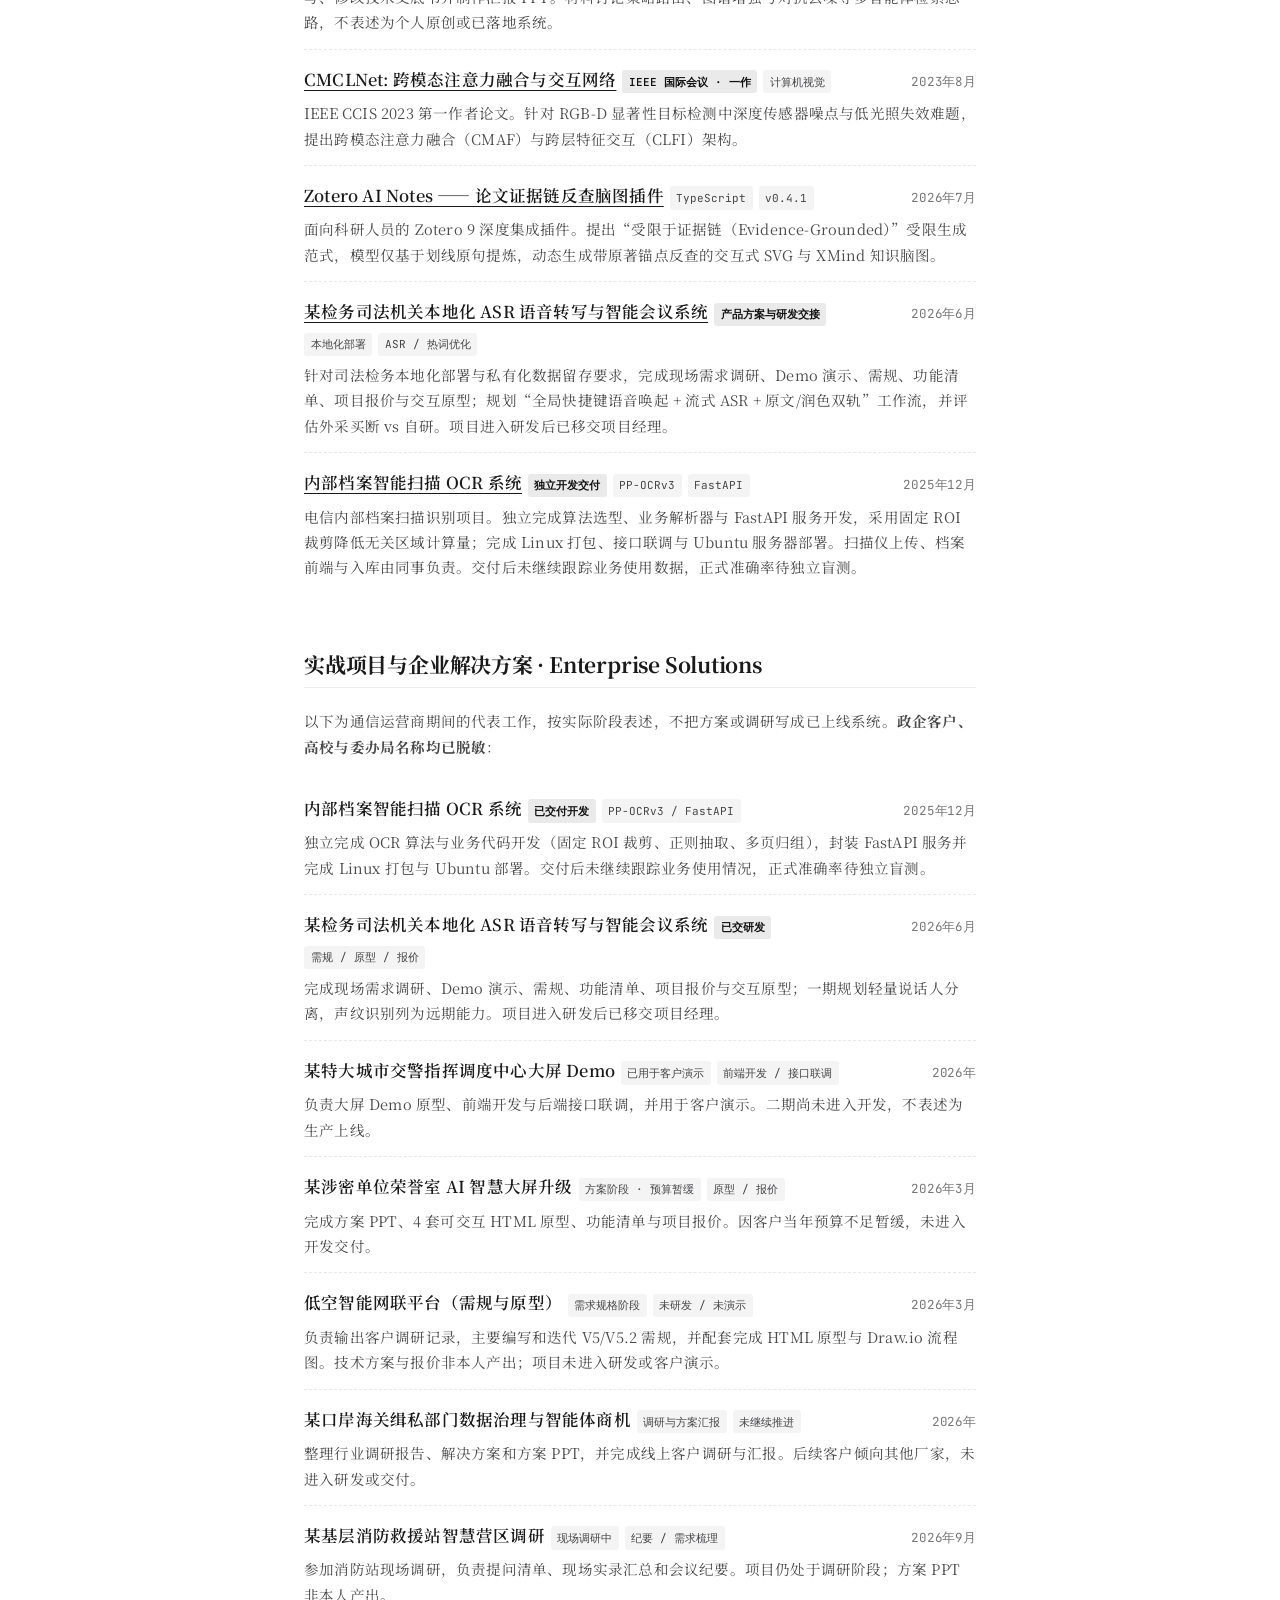
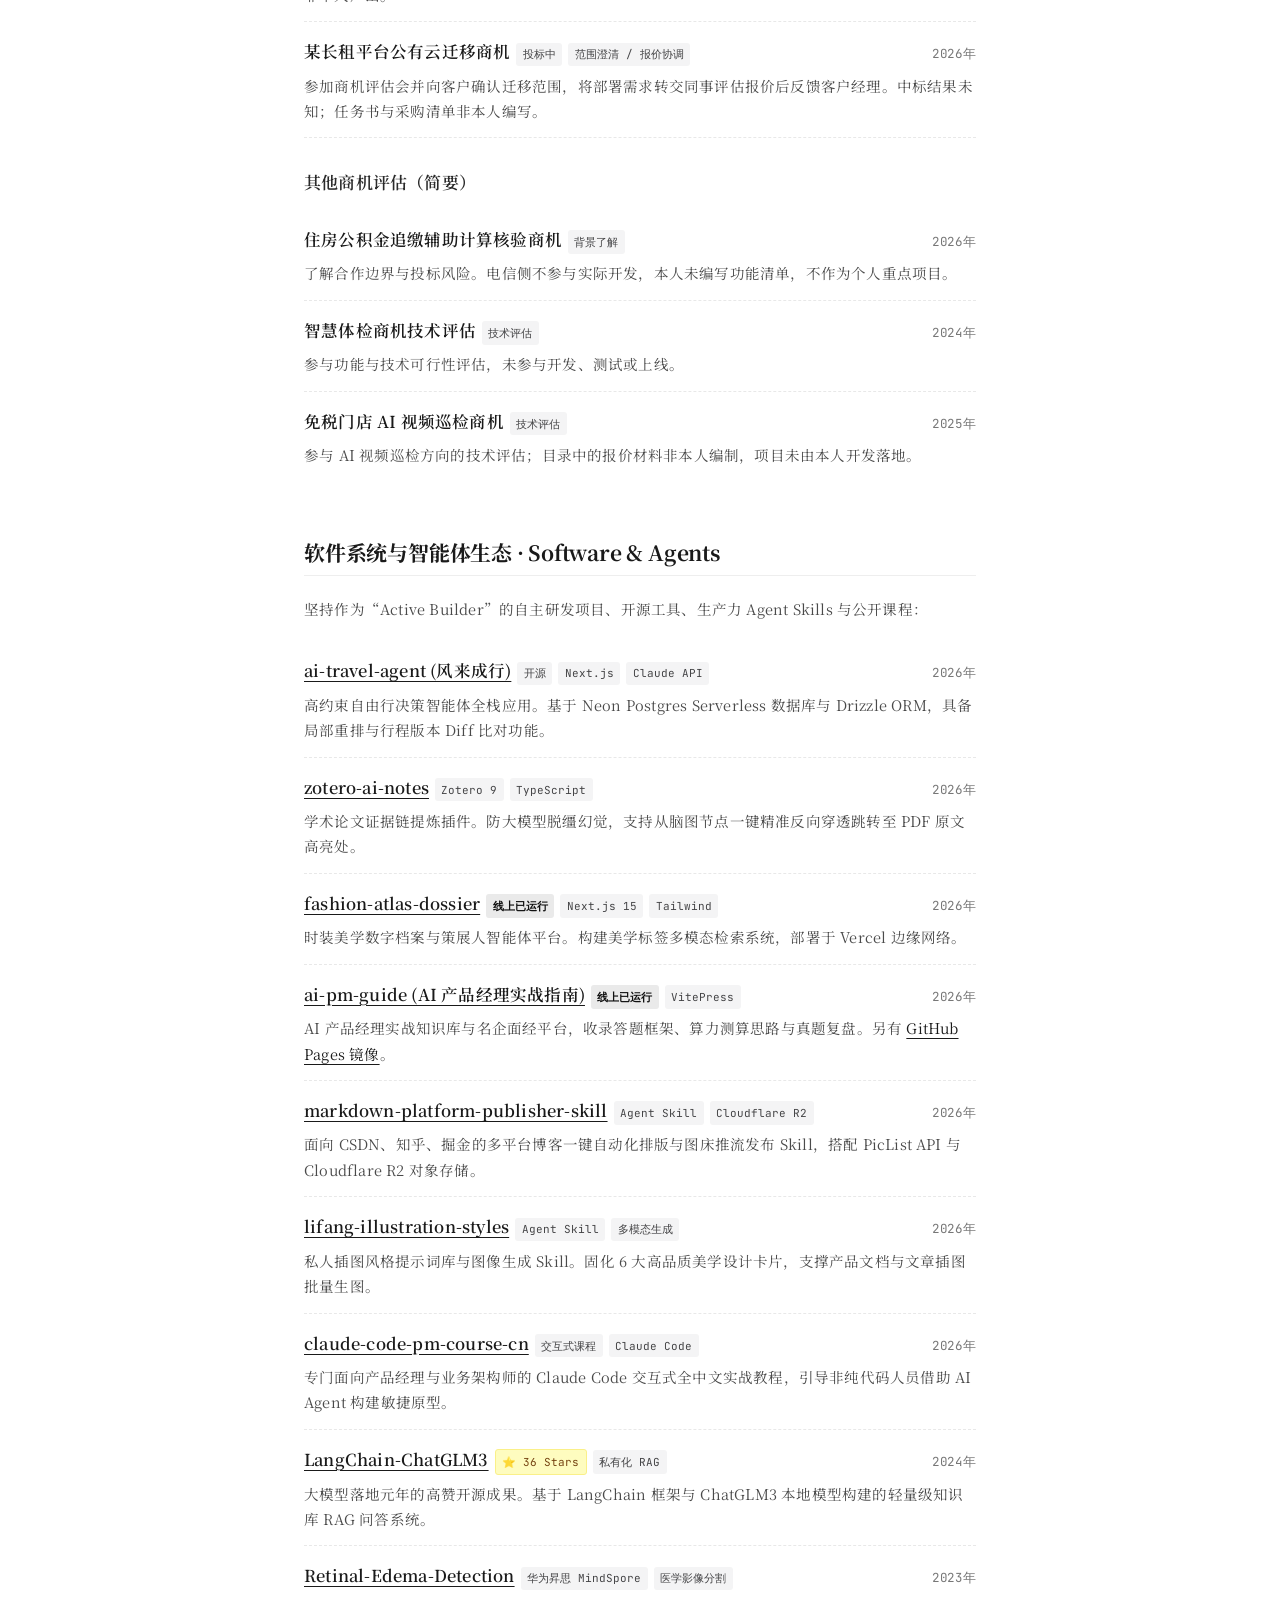
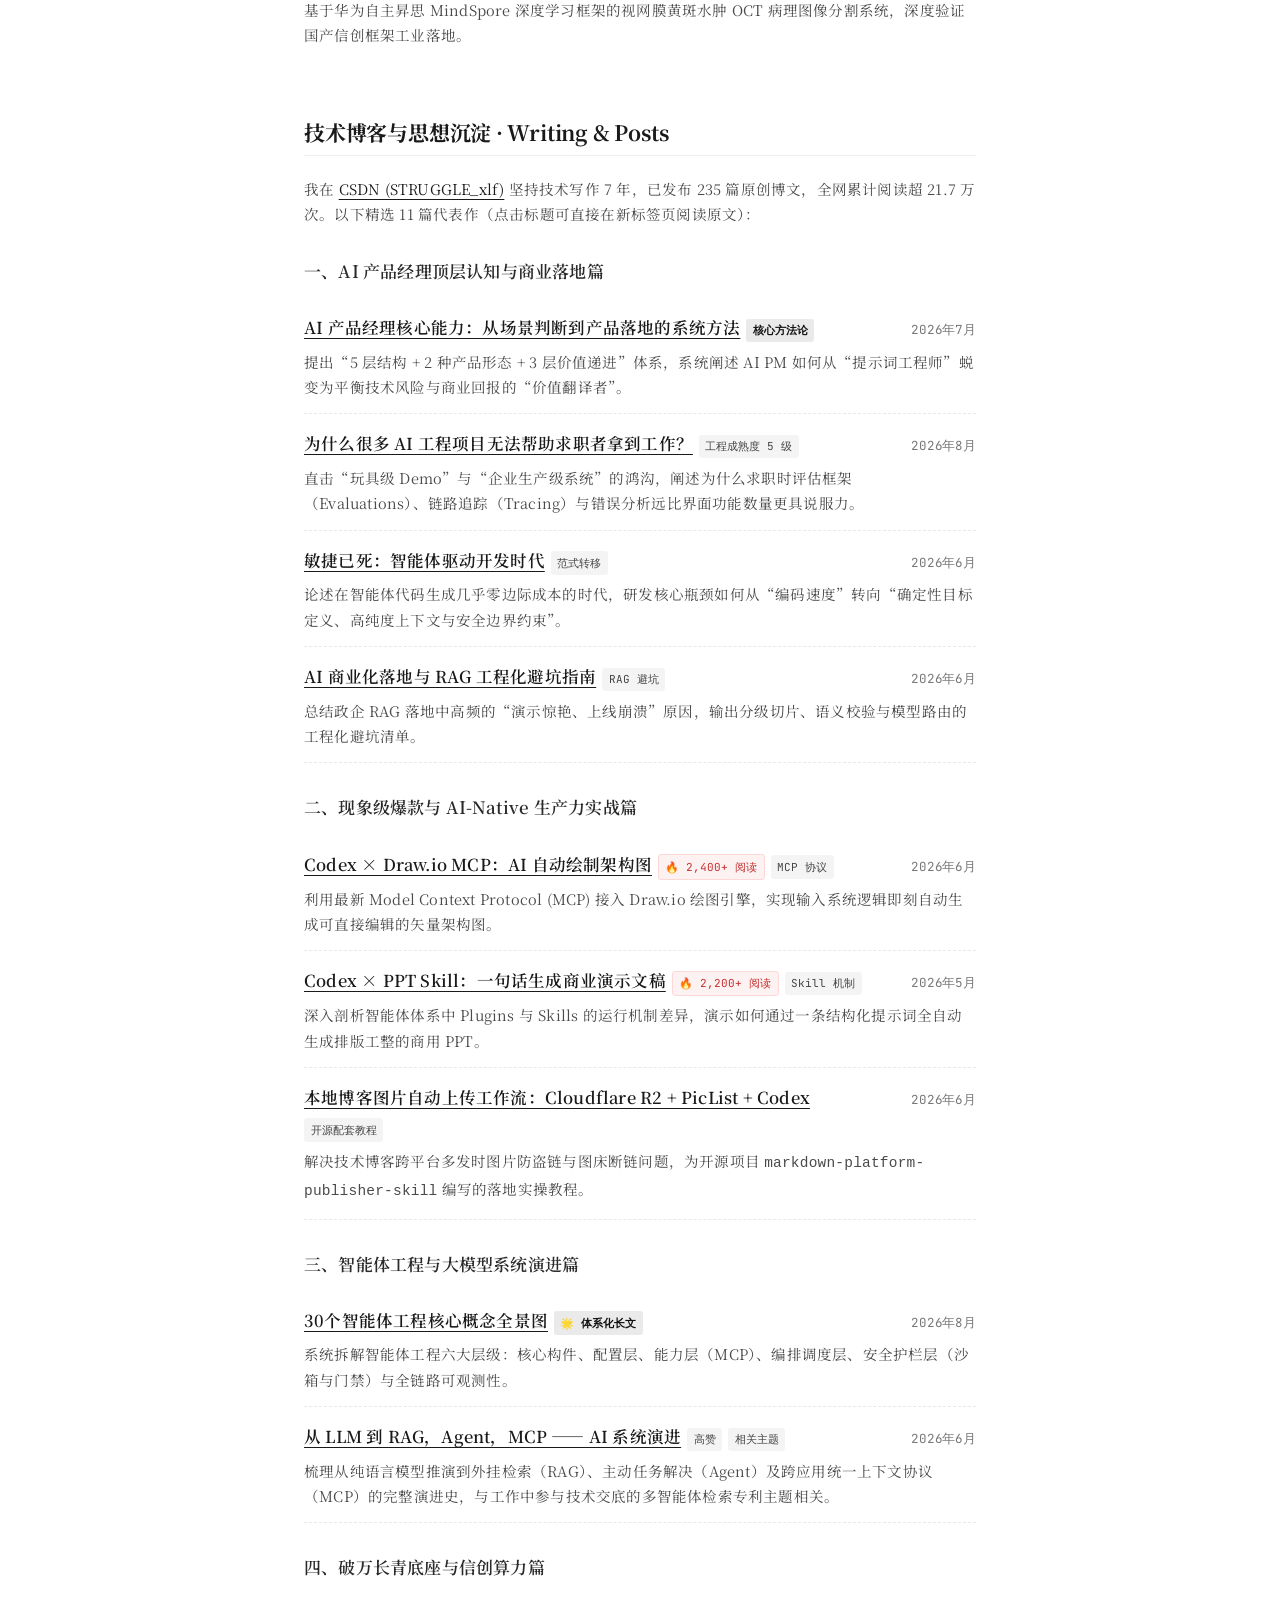
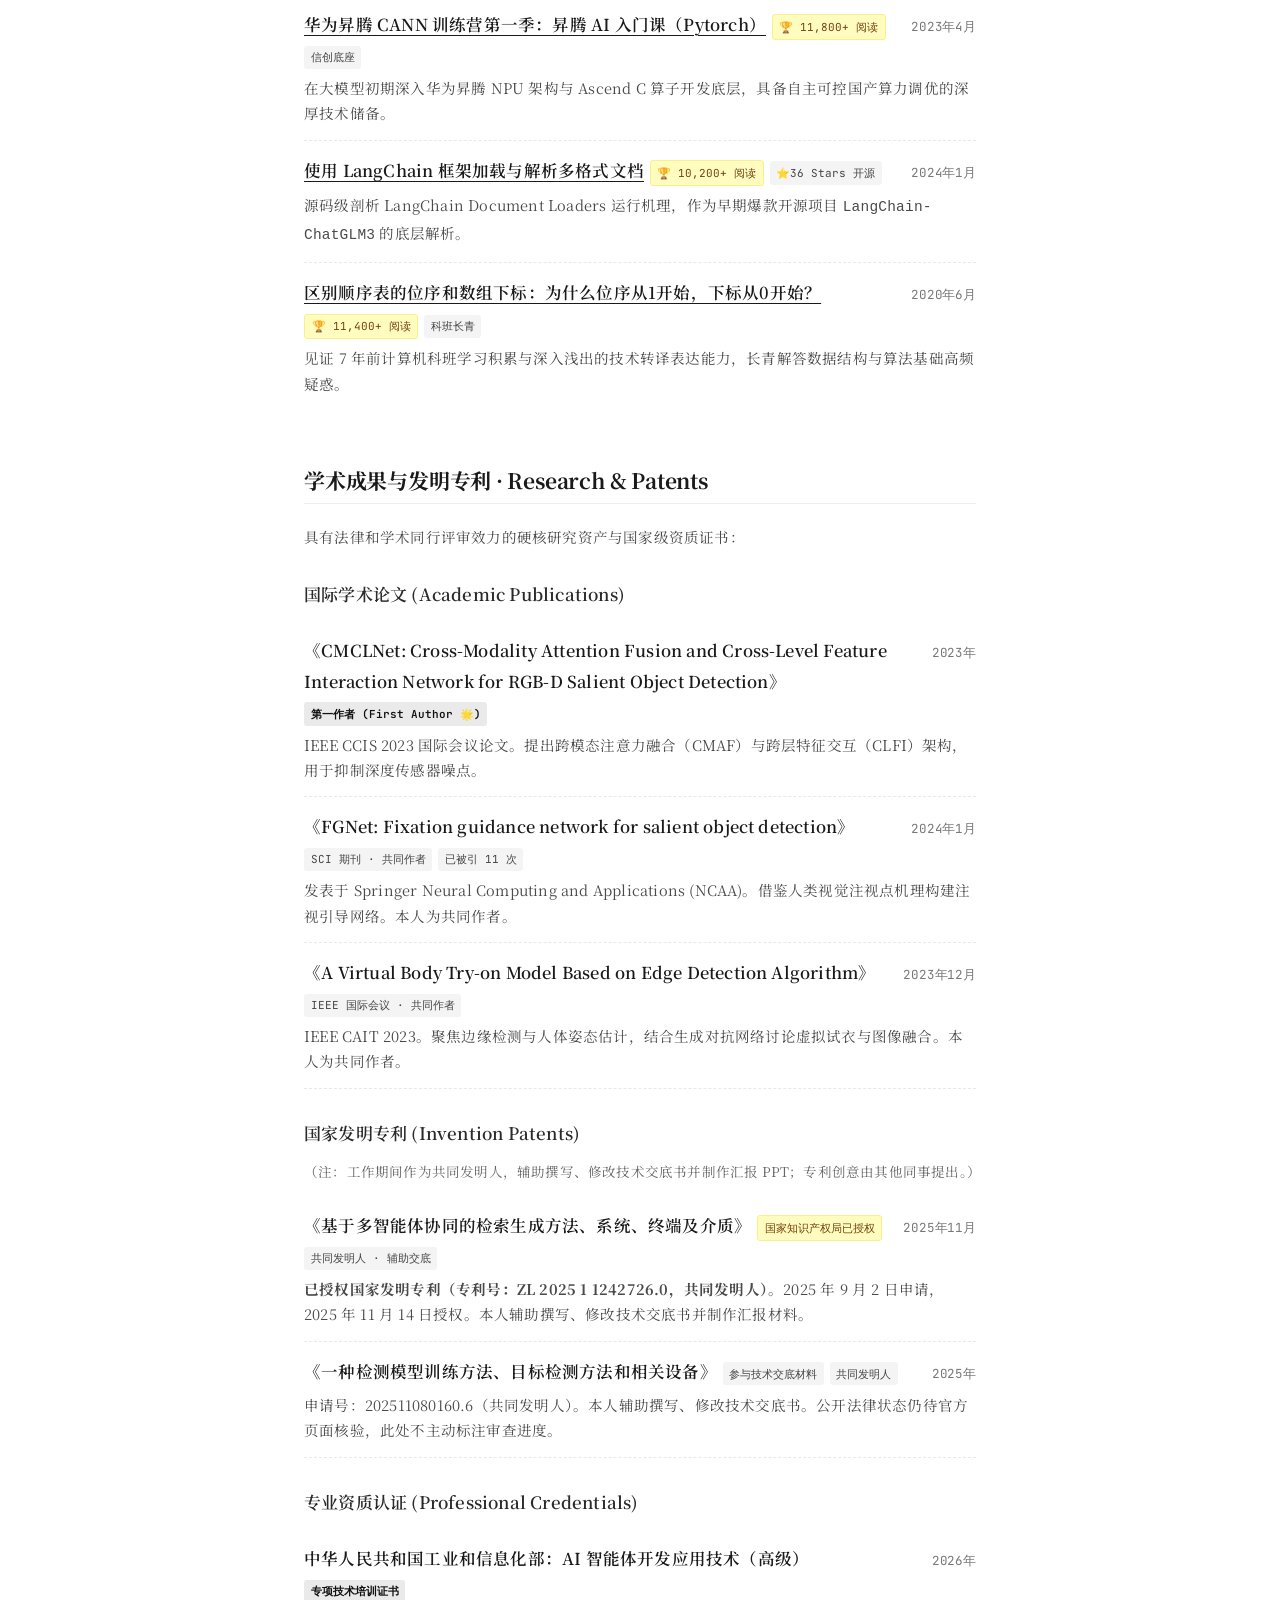
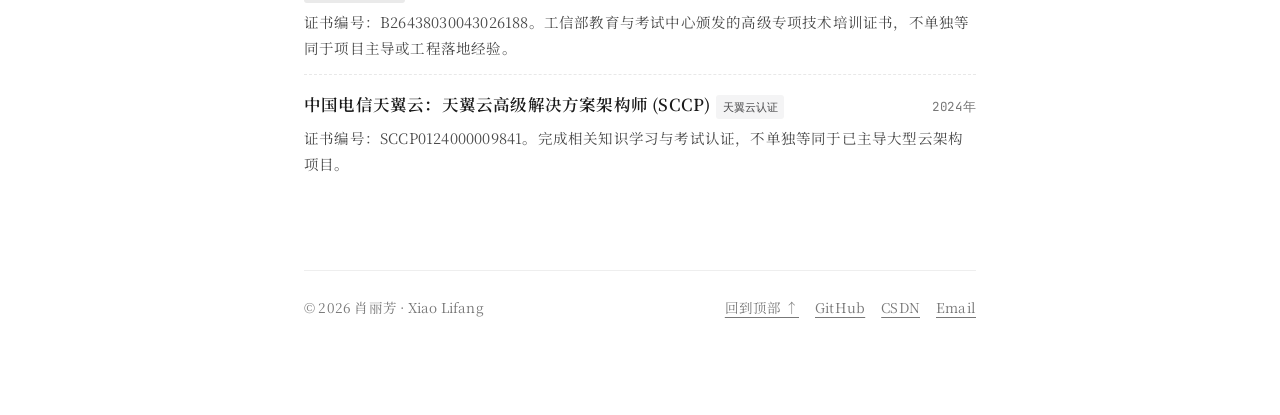
==== commit ef901001: "fix: align bilingual site copy with verified work records Rewrite role, patents, papers, and project" ====
--- a/index.html
+++ b/index.html
@@ -4,7 +4,7 @@
   <meta charset="UTF-8">
   <meta name="viewport" content="width=device-width, initial-scale=1.0">
   <title>肖丽芳 · AI 产品经理与研究者</title>
-  <meta name="description" content="肖丽芳的个人网站与作品集：聚焦计算机视觉、多智能体协同（Multi-Agent）与 AI-Native 交互界面的技术型 AI 产品经理。收录产业脱敏实战、开源作品、学术论文、已授权发明专利与 21.7W+ CSDN 技术博客。">
+  <meta name="description" content="肖丽芳的个人网站与作品集：计算机视觉与 AI 产品经理。收录按实际阶段表述的政企工作、开源作品、学术论文、已授权发明专利与 21.7W+ CSDN 技术博客。">
   <link rel="preconnect" href="https://fonts.googleapis.com">
   <link rel="preconnect" href="https://fonts.gstatic.com" crossorigin>
   <link href="https://fonts.googleapis.com/css2?family=Noto+Serif+SC:wght@400;500;600;700&family=IBM+Plex+Serif:ital,wght@0,400;0,600;1,400&family=JetBrains+Mono:wght@400;500&display=swap" rel="stylesheet">
@@ -48,7 +48,7 @@
           <div class="stat-divider">|</div>
           <div class="stat-item">已授权发明专利 <strong>1 项</strong></div>
           <div class="stat-divider">|</div>
-          <div class="stat-item">国际论文 <strong>3 篇</strong> (一作 🌟)</div>
+          <div class="stat-item">国际论文 <strong>3 篇</strong> (含 1 篇一作)</div>
         </div>
 
         <p class="lead-text">
@@ -56,15 +56,15 @@
         </p>
 
         <p>
-          <strong>学术底座与学术论文</strong>：毕业于华南师范大学人工智能学院（工学硕士），核心研究方向为计算机视觉中的显著性目标检测（Salient Object Detection）与人体姿态估计。在校期间作为第一作者在 IEEE 国际学术会议发表论文（CMCLNet 🌟），并在 Springer NCAA 等知名 SCI 期刊发表核心研究（已被引 11 次）。
+          <strong>学术底座与学术论文</strong>：毕业于华南师范大学人工智能学院，计算机技术专业硕士，研究方向为计算机视觉，重点开展显著性目标检测（Salient Object Detection），并参与人体姿态估计与虚拟试衣相关研究。在校期间作为第一作者在 IEEE 国际学术会议发表论文（CMCLNet），另有 2 篇共同作者论文，其中 SCI 期刊 FGNet（Springer NCAA）已被引 11 次。
         </p>
 
         <p>
-          <strong>专利交底与技术转化</strong>：工作期间作为发明人之一，主要负责<strong>技术调研、主笔撰写专利技术交底书并参与方案落地</strong>，深度参与申报 2 项国家发明专利，其中面向政企知识库的《基于多智能体协同的检索生成方法》（Multi-Agent RAG）已获国家知识产权局<strong>正式授权</strong>（专利号：<code>ZL 2025 1 1242726.0</code>）。
+          <strong>专利交底与技术转化</strong>：工作期间作为共同发明人，参与 2 项国家发明专利的<strong>技术交底书撰写、修改与汇报</strong>。面向政企知识库的《基于多智能体协同的检索生成方法》（Multi-Agent RAG）已获国家知识产权局<strong>正式授权</strong>（专利号：<code>ZL 2025 1 1242726.0</code>）。专利创意由团队其他成员提出，本人不写成核心发明人或方案落地负责人。
         </p>
 
         <p>
-          <strong>产业实战与方案落地</strong>：任职于大型通信运营商，承担解决方案支撑经理职能。主要负责政企客户 AI 业务的<strong>商机技术评估、解决方案设计与客户现场技术汇报</strong>。善于将模糊非标的客户诉求转化为规范的产品需求规格说明书（需规）与功能清单，输出多套高保真可交互原型；深度统筹算法、研发工时与服务器算力的精细化成本测算与对外项目报价，支撑了 10 项标杆项目的方案控盘与落地推进。
+          <strong>产业实战与方案工作</strong>：任职于大型通信运营商，公司系统岗位为中级产数开发工程师；2026 年 3 月起在政企解决方案团队承担解决方案支撑经理职能（专业岗位，非人员管理）。2025 年主要做 AI 技术评估与算法部分工作量评估；2026 年起扩展到需求对接、方案与需规、功能清单、研发询价汇总、项目报价与原型。下列项目按实际阶段表述，客户名称已脱敏。
         </p>
 
         <p>
@@ -75,7 +75,7 @@
       <!-- 板块一：核心精选 (Highlights) -->
       <section id="highlights">
         <h2>核心精选成果 · Highlights</h2>
-        <p class="work-desc" style="margin-bottom: 20px;">跨越产业实战、开源代码、发明专利与国际学术论文的 5 项王牌代表作：</p>
+        <p class="work-desc" style="margin-bottom: 20px;">跨越开源实践、内部工程交付、产品方案、发明专利与国际学术论文的代表作：</p>
 
         <div class="work-item">
           <div class="workline">
@@ -99,10 +99,10 @@
               <span class="badge badge-gold">已授权发明专利</span>
               <span class="badge">国知局授权</span>
             </div>
-            <div class="work-date">2025年1月</div>
-          </div>
-          <p class="work-desc">
-            国家知识产权局正式授权发明专利（专利号：ZL 2025 1 1242726.0）。以策略路由 Agent + 跨跳图谱实体对齐 + 对抗自编码器去噪，从根本上化解政企长文档问答幻觉与上下文丢失难题。
+            <div class="work-date">2025年11月</div>
+          </div>
+          <p class="work-desc">
+            国家知识产权局正式授权发明专利（专利号：ZL 2025 1 1242726.0）。本人为共同发明人，辅助撰写、修改技术交底书并制作汇报 PPT。材料讨论策略路由、图谱增强与对抗去噪等多智能体检索思路，不表述为个人原创或已落地系统。
           </p>
         </div>
 
@@ -113,10 +113,10 @@
               <span class="badge badge-primary">IEEE 国际会议 · 一作</span>
               <span class="badge">计算机视觉</span>
             </div>
-            <div class="work-date">2023年6月</div>
-          </div>
-          <p class="work-desc">
-            针对 RGB-D 显著性目标检测中深度传感器噪点与低光照失效难题，提出跨模态注意力融合（CMAF）与跨层特征交互（CLFI）架构，在 7 大基准数据集上超越主流 SOTA 方案。
+            <div class="work-date">2023年8月</div>
+          </div>
+          <p class="work-desc">
+            IEEE CCIS 2023 第一作者论文。针对 RGB-D 显著性目标检测中深度传感器噪点与低光照失效难题，提出跨模态注意力融合（CMAF）与跨层特征交互（CLFI）架构。
           </p>
         </div>
 
@@ -138,14 +138,29 @@
           <div class="workline">
             <div class="work-title-group">
               <a href="./enterprise/index.html" class="work-title">某检务司法机关本地化 ASR 语音转写与智能会议系统</a>
-              <span class="badge badge-primary">端到端产品设计</span>
+              <span class="badge badge-primary">产品方案与研发交接</span>
               <span class="badge">本地化部署</span>
               <span class="badge">ASR / 热词优化</span>
             </div>
-            <div class="work-date">2024年</div>
-          </div>
-          <p class="work-desc">
-            针对司法检务办案谈话的本地化部署与私有化数据留存要求，主导一线需求调研、4 版需求规格说明书（需规/PRD）编写与原型设计。创新规划“全局快捷键语音唤起 + 流式 ASR 识别 + 原文与大模型润色双轨切换”工作流，支持司法专有热词与方言调优；系统评估外采买断 vs 自研收益并完成功能报价核算，会议纪要流转效率提升 4 倍。
+            <div class="work-date">2026年6月</div>
+          </div>
+          <p class="work-desc">
+            针对司法检务本地化部署与私有化数据留存要求，完成现场需求调研、Demo 演示、需规、功能清单、项目报价与交互原型；规划“全局快捷键语音唤起 + 流式 ASR + 原文/润色双轨”工作流，并评估外采买断 vs 自研。项目进入研发后已移交项目经理。
+          </p>
+        </div>
+
+        <div class="work-item">
+          <div class="workline">
+            <div class="work-title-group">
+              <a href="./enterprise/index.html" class="work-title">内部档案智能扫描 OCR 系统</a>
+              <span class="badge badge-primary">独立开发交付</span>
+              <span class="badge">PP-OCRv3</span>
+              <span class="badge">FastAPI</span>
+            </div>
+            <div class="work-date">2025年12月</div>
+          </div>
+          <p class="work-desc">
+            电信内部档案扫描识别项目。独立完成算法选型、业务解析器与 FastAPI 服务开发，采用固定 ROI 裁剪降低无关区域计算量；完成 Linux 打包、接口联调与 Ubuntu 服务器部署。扫描仪上传、档案前端与入库由同事负责。交付后未继续跟踪业务使用数据，正式准确率待独立盲测。
           </p>
         </div>
       </section>
@@ -154,147 +169,151 @@
       <section id="enterprise">
         <h2>实战项目与企业解决方案 · Enterprise Solutions</h2>
         <p class="work-desc" style="margin-bottom: 20px;">
-          以下产业项目均在通信运营商软件研发中心主导规划并推进落地。为严格遵守商业与技术保密合规要求，<strong>所有政企客户、高校与委办局名称均已作规范化脱敏指代</strong>：
+          以下为通信运营商期间的代表工作，按实际阶段表述，不把方案或调研写成已上线系统。<strong>政企客户、高校与委办局名称均已脱敏</strong>：
         </p>
 
         <div class="work-item">
           <div class="workline">
             <div class="work-title-group">
-              <span class="work-title">低空智能网联平台</span>
-              <span class="badge badge-primary">低空经济</span>
-              <span class="badge">物联网网关</span>
+              <span class="work-title">内部档案智能扫描 OCR 系统</span>
+              <span class="badge badge-primary">已交付开发</span>
+              <span class="badge">PP-OCRv3 / FastAPI</span>
+            </div>
+            <div class="work-date">2025年12月</div>
+          </div>
+          <p class="work-desc">
+            独立完成 OCR 算法与业务代码开发（固定 ROI 裁剪、正则抽取、多页归组），封装 FastAPI 服务并完成 Linux 打包与 Ubuntu 部署。交付后未继续跟踪业务使用情况，正式准确率待独立盲测。
+          </p>
+        </div>
+
+        <div class="work-item">
+          <div class="workline">
+            <div class="work-title-group">
+              <span class="work-title">某检务司法机关本地化 ASR 语音转写与智能会议系统</span>
+              <span class="badge badge-primary">已交研发</span>
+              <span class="badge">需规 / 原型 / 报价</span>
+            </div>
+            <div class="work-date">2026年6月</div>
+          </div>
+          <p class="work-desc">
+            完成现场需求调研、Demo 演示、需规、功能清单、项目报价与交互原型；一期规划轻量说话人分离，声纹识别列为远期能力。项目进入研发后已移交项目经理。
+          </p>
+        </div>
+
+        <div class="work-item">
+          <div class="workline">
+            <div class="work-title-group">
+              <span class="work-title">某特大城市交警指挥调度中心大屏 Demo</span>
+              <span class="badge">已用于客户演示</span>
+              <span class="badge">前端开发 / 接口联调</span>
+            </div>
+            <div class="work-date">2026年</div>
+          </div>
+          <p class="work-desc">
+            负责大屏 Demo 原型、前端开发与后端接口联调，并用于客户演示。二期尚未进入开发，不表述为生产上线。
+          </p>
+        </div>
+
+        <div class="work-item">
+          <div class="workline">
+            <div class="work-title-group">
+              <span class="work-title">某涉密单位荣誉室 AI 智慧大屏升级</span>
+              <span class="badge">方案阶段 · 预算暂缓</span>
+              <span class="badge">原型 / 报价</span>
             </div>
             <div class="work-date">2026年3月</div>
           </div>
           <p class="work-desc">
-            针对复杂工业巡检场景下无人机多机型异构协议碎片化痛点，设计统一南向协议网关与三维空间态势看板。通过飞服飞管成熟能力 60% 裁剪复用策略，在有限预算下实现平台按期上线与安全适航认证。
-          </p>
-        </div>
-
-        <div class="work-item">
-          <div class="workline">
-            <div class="work-title-group">
-              <span class="work-title">某口岸海关缉私部门数据治理与多智能体研判系统</span>
-              <span class="badge badge-primary">涉密政法海关</span>
-              <span class="badge">国产信创 910B</span>
-            </div>
-            <div class="work-date">2026年5月</div>
-          </div>
-          <p class="work-desc">
-            设计涉密涉法多智能体反走私研判链路。构建“人-货-场-企-资”六维图谱，设计 ReAct 协作智能体进行线索自动化初筛与嫌疑链推演，全程适配华为昇腾 910B 国产自主算力底座与离线私有化安全隔离。
-          </p>
-        </div>
-
-        <div class="work-item">
-          <div class="workline">
-            <div class="work-title-group">
-              <span class="work-title">某超特大城市住房金融智能辅助计算核验系统</span>
-              <span class="badge">政银金融科技</span>
-              <span class="badge">时序规则引擎</span>
-            </div>
-            <div class="work-date">2025年10月</div>
-          </div>
-          <p class="work-desc">
-            面向巨额住房公积金追缴与贷款核验场景。研发跨期银行流水与税务社保对齐计算引擎，将离散复杂的复利算法与政策合规判定封装为自研算法中台，成功抵御商业银行低价竞争并完成系统控盘。
-          </p>
-        </div>
-
-        <div class="work-item">
-          <div class="workline">
-            <div class="work-title-group">
-              <span class="work-title">某特大型城市基层消防救援智慧营区管理系统</span>
-              <span class="badge">应急救援</span>
-              <span class="badge">基层减负哲学</span>
-            </div>
-            <div class="work-date">2025年4月</div>
-          </div>
-          <p class="work-desc">
-            深入基层特勤中队同吃同住调研，针对一线指战员痛恨多系统重复填报的顽疾，确立“业务动作自然留痕”产品哲学；构建体能训练“六边形战力模型”与车辆安防联动门禁，使表单录入工时下降 65%。
-          </p>
-        </div>
-
-        <div class="work-item">
-          <div class="workline">
-            <div class="work-title-group">
-              <span class="work-title">某央国企长租资产管理平台公有云平滑迁移</span>
-              <span class="badge">央国企长租</span>
-              <span class="badge">冷热分层清单</span>
-            </div>
-            <div class="work-date">2025年7月</div>
-          </div>
-          <p class="work-desc">
-            主导长租房数字化平台向运营商公有云安全割接。精准框定范围（仅迁移新增轻资产），设计冷热分层存储清单架构（ECS / OOS / RDS），以细化至组件级的“保姆级运维清单”化解竞品超低价竞标冲击。
-          </p>
-        </div>
-
-        <div class="work-item">
-          <div class="workline">
-            <div class="work-title-group">
-              <span class="work-title">某涉密国防/军工展馆 AI 智慧大屏与多模态展陈系统</span>
-              <span class="badge">涉密军工</span>
-              <span class="badge">离线多模态</span>
-            </div>
-            <div class="work-date">2024年11月</div>
-          </div>
-          <p class="work-desc">
-            涉密断网环境下的单机离线多模态展示工程。手写 4 套高保真 HTML 交互原型，输出端到端 PRD 需规，实现军功荣誉图谱、互动答题沙盘与多媒体声光联动。
-          </p>
-        </div>
-
-        <div class="work-item">
-          <div class="workline">
-            <div class="work-title-group">
-              <span class="work-title">某特大城市交警指挥调度中心大屏敏捷改造</span>
-              <span class="badge">智慧交警</span>
-              <span class="badge">1天极速交付</span>
-            </div>
-            <div class="work-date">2024年9月</div>
-          </div>
-          <p class="work-desc">
-            紧急保障任务下 1 天内完成从设计稿到可交互 ECharts 敏捷大屏原型构建。全面评估存量高负载交通流量接口并制定防抖策略，在零后端返工的前提下支撑了现场调度演练。
-          </p>
-        </div>
-
-        <div class="work-item">
-          <div class="workline">
-            <div class="work-title-group">
-              <span class="work-title">某检务司法机关本地单机 ASR 语音会议系统</span>
-              <span class="badge">本地化部署</span>
-              <span class="badge">声纹说话人分离</span>
-            </div>
-            <div class="work-date">2024年6月</div>
-          </div>
-          <p class="work-desc">
-            针对办案谈话私密性与本地留存要求，设计单机离线智能会议终端。集成特定行业词库微调的 ASR 与说话人分离模型，历经 4 版需求规格书打磨，会议纪要整理效率提升 4 倍。
-          </p>
-        </div>
-
-        <div class="work-item">
-          <div class="workline">
-            <div class="work-title-group">
-              <span class="work-title">某大型医疗健康集团数据中台治理与智能预问检系统</span>
-              <span class="badge">智慧医疗</span>
-              <span class="badge">动态追问决策树</span>
-            </div>
-            <div class="work-date">2024年3月</div>
-          </div>
-          <p class="work-desc">
-            完成非标体检数据标准化字典治理。设计基于置信度门限的多轮动态追问决策树，融合语音 ASR 与既往报告 OCR 结构化提取能力，使现场体检登记与分流耗时缩短 35%。
-          </p>
-        </div>
-
-        <div class="work-item">
-          <div class="workline">
-            <div class="work-title-group">
-              <span class="work-title">某头部免税商业集团智慧门店 AI 视频巡检平台</span>
-              <span class="badge">智慧商超</span>
-              <span class="badge">ByteTrack 跟踪</span>
-            </div>
-            <div class="work-date">2024年1月</div>
-          </div>
-          <p class="work-desc">
-            接入 GB28181 国标视频流，部署目标检测与 ByteTrack 动线追踪算法。完成 24.1 万元精细人日成本核算，并设计置信度降级安全兜底机制，杜绝巡店违规虚警造成的顾客误诉。
-          </p>
+            完成方案 PPT、4 套可交互 HTML 原型、功能清单与项目报价。因客户当年预算不足暂缓，未进入开发交付。
+          </p>
+        </div>
+
+        <div class="work-item">
+          <div class="workline">
+            <div class="work-title-group">
+              <span class="work-title">低空智能网联平台（需规与原型）</span>
+              <span class="badge">需求规格阶段</span>
+              <span class="badge">未研发 / 未演示</span>
+            </div>
+            <div class="work-date">2026年3月</div>
+          </div>
+          <p class="work-desc">
+            负责输出客户调研记录，主要编写和迭代 V5/V5.2 需规，并配套完成 HTML 原型与 Draw.io 流程图。技术方案与报价非本人产出；项目未进入研发或客户演示。
+          </p>
+        </div>
+
+        <div class="work-item">
+          <div class="workline">
+            <div class="work-title-group">
+              <span class="work-title">某口岸海关缉私部门数据治理与智能体商机</span>
+              <span class="badge">调研与方案汇报</span>
+              <span class="badge">未继续推进</span>
+            </div>
+            <div class="work-date">2026年</div>
+          </div>
+          <p class="work-desc">
+            整理行业调研报告、解决方案和方案 PPT，并完成线上客户调研与汇报。后续客户倾向其他厂家，未进入研发或交付。
+          </p>
+        </div>
+
+        <div class="work-item">
+          <div class="workline">
+            <div class="work-title-group">
+              <span class="work-title">某基层消防救援站智慧营区调研</span>
+              <span class="badge">现场调研中</span>
+              <span class="badge">纪要 / 需求梳理</span>
+            </div>
+            <div class="work-date">2026年9月</div>
+          </div>
+          <p class="work-desc">
+            参加消防站现场调研，负责提问清单、现场实录汇总和会议纪要。项目仍处于调研阶段；方案 PPT 非本人产出。
+          </p>
+        </div>
+
+        <div class="work-item">
+          <div class="workline">
+            <div class="work-title-group">
+              <span class="work-title">某长租平台公有云迁移商机</span>
+              <span class="badge">投标中</span>
+              <span class="badge">范围澄清 / 报价协调</span>
+            </div>
+            <div class="work-date">2026年</div>
+          </div>
+          <p class="work-desc">
+            参加商机评估会并向客户确认迁移范围，将部署需求转交同事评估报价后反馈客户经理。中标结果未知；任务书与采购清单非本人编写。
+          </p>
+        </div>
+
+        <h3>其他商机评估（简要）</h3>
+        <div class="work-item">
+          <div class="workline">
+            <div class="work-title-group">
+              <span class="work-title">住房公积金追缴辅助计算核验商机</span>
+              <span class="badge">背景了解</span>
+            </div>
+            <div class="work-date">2026年</div>
+          </div>
+          <p class="work-desc">了解合作边界与投标风险。电信侧不参与实际开发，本人未编写功能清单，不作为个人重点项目。</p>
+        </div>
+        <div class="work-item">
+          <div class="workline">
+            <div class="work-title-group">
+              <span class="work-title">智慧体检商机技术评估</span>
+              <span class="badge">技术评估</span>
+            </div>
+            <div class="work-date">2024年</div>
+          </div>
+          <p class="work-desc">参与功能与技术可行性评估，未参与开发、测试或上线。</p>
+        </div>
+        <div class="work-item">
+          <div class="workline">
+            <div class="work-title-group">
+              <span class="work-title">免税门店 AI 视频巡检商机</span>
+              <span class="badge">技术评估</span>
+            </div>
+            <div class="work-date">2025年</div>
+          </div>
+          <p class="work-desc">参与 AI 视频巡检方向的技术评估；目录中的报价材料非本人编制，项目未由本人开发落地。</p>
         </div>
       </section>
 
@@ -354,12 +373,12 @@
             <div class="work-title-group">
               <a href="https://ai-pm-guide.netlify.app" target="_blank" rel="noopener" class="work-title">ai-pm-guide (AI 产品经理实战指南)</a>
               <span class="badge badge-primary">线上已运行</span>
-              <span class="badge">Docsify</span>
-            </div>
-            <div class="work-date">2026年</div>
-          </div>
-          <p class="work-desc">
-            全网知名的 AI PM 实战与面试进阶体系平台。累计收录 10 大核心政企解决方案、算力测算与真题剖析。另有 <a href="https://struggle1999.github.io/ai-pm-guide/" target="_blank" rel="noopener">GitHub Pages 镜像</a>。
+              <span class="badge">VitePress</span>
+            </div>
+            <div class="work-date">2026年</div>
+          </div>
+          <p class="work-desc">
+            AI 产品经理实战知识库与名企面经平台，收录答题框架、算力测算思路与真题复盘。另有 <a href="https://struggle1999.github.io/ai-pm-guide/" target="_blank" rel="noopener">GitHub Pages 镜像</a>。
           </p>
         </div>
 
@@ -558,12 +577,12 @@
             <div class="work-title-group">
               <a href="https://blog.csdn.net/qq_45257495/article/details/162384218" target="_blank" rel="noopener" class="work-title">从 LLM 到 RAG，Agent，MCP —— AI 系统演进</a>
               <span class="badge">高赞</span>
-              <span class="badge">专利同源</span>
+              <span class="badge">相关主题</span>
             </div>
             <div class="work-date">2026年6月</div>
           </div>
           <p class="work-desc">
-            梳理从纯语言模型推演到外挂检索（RAG）、主动任务解决（Agent）及跨应用统一上下文协议（MCP）的完整演进史，与已授权发明专利逻辑深层共鸣。
+            梳理从纯语言模型推演到外挂检索（RAG）、主动任务解决（Agent）及跨应用统一上下文协议（MCP）的完整演进史，与工作中参与技术交底的多智能体检索专利主题相关。
           </p>
         </div>
 
@@ -627,7 +646,7 @@
             <div class="work-date">2023年</div>
           </div>
           <p class="work-desc">
-            IEEE CCIS 2023 国际会议论文。创新提出跨模态注意力融合（CMAF）与跨层特征交互（CLFI）架构，高效抑制深度传感器噪点。
+            IEEE CCIS 2023 国际会议论文。提出跨模态注意力融合（CMAF）与跨层特征交互（CLFI）架构，用于抑制深度传感器噪点。
           </p>
         </div>
 
@@ -635,13 +654,13 @@
           <div class="workline">
             <div class="work-title-group">
               <span class="work-title">《FGNet: Fixation guidance network for salient object detection》</span>
-              <span class="badge">SCI 期刊核心作者</span>
+              <span class="badge">SCI 期刊 · 共同作者</span>
               <span class="badge">已被引 11 次</span>
             </div>
-            <div class="work-date">2023年</div>
-          </div>
-          <p class="work-desc">
-            发表于 Springer 旗下的 Neural Computing and Applications (NCAA)。借鉴人类视觉注视点机理构建注视引导网络，提升复杂背景下的显著性检测鲁棒性。
+            <div class="work-date">2024年1月</div>
+          </div>
+          <p class="work-desc">
+            发表于 Springer Neural Computing and Applications (NCAA)。借鉴人类视觉注视点机理构建注视引导网络。本人为共同作者。
           </p>
         </div>
 
@@ -649,28 +668,28 @@
           <div class="workline">
             <div class="work-title-group">
               <span class="work-title">《A Virtual Body Try-on Model Based on Edge Detection Algorithm》</span>
-              <span class="badge">IEEE 国际会议</span>
-            </div>
-            <div class="work-date">2022年</div>
-          </div>
-          <p class="work-desc">
-            聚焦边缘检测与人体姿态估计，结合生成对抗网络实现高真实度的虚拟试衣与图像融合生成。
+              <span class="badge">IEEE 国际会议 · 共同作者</span>
+            </div>
+            <div class="work-date">2023年12月</div>
+          </div>
+          <p class="work-desc">
+            IEEE CAIT 2023。聚焦边缘检测与人体姿态估计，结合生成对抗网络讨论虚拟试衣与图像融合。本人为共同作者。
           </p>
         </div>
 
         <h3>国家发明专利 (Invention Patents)</h3>
-        <p class="work-desc" style="margin-bottom: 12px; font-size: 13.5px; color: #666;">（注：以下发明专利均为工作期间参与申报并主笔编写技术交底书成果，本人为共同发明人之一）</p>
+        <p class="work-desc" style="margin-bottom: 12px; font-size: 13.5px; color: #666;">（注：工作期间作为共同发明人，辅助撰写、修改技术交底书并制作汇报 PPT；专利创意由其他同事提出。）</p>
         <div class="work-item">
           <div class="workline">
             <div class="work-title-group">
               <span class="work-title">《基于多智能体协同的检索生成方法、系统、终端及介质》</span>
               <span class="badge badge-gold">国家知识产权局已授权</span>
-              <span class="badge">共同发明人 · 主笔交底书</span>
-            </div>
-            <div class="work-date">2025年1月</div>
-          </div>
-          <p class="work-desc">
-            <strong>已授权国家发明专利（专利号：ZL 2025 1 1242726.0，共同发明人）</strong>。工作期间主笔撰写专利技术交底书与汇报材料。针对政企复杂长文档知识库问答痛点，提出由策略路由 Agent、跨跳图谱实体对齐与对抗自编码器去噪构成的多智能体协同框架，全面化解幻觉。
+              <span class="badge">共同发明人 · 辅助交底</span>
+            </div>
+            <div class="work-date">2025年11月</div>
+          </div>
+          <p class="work-desc">
+            <strong>已授权国家发明专利（专利号：ZL 2025 1 1242726.0，共同发明人）</strong>。2025 年 9 月 2 日申请，2025 年 11 月 14 日授权。本人辅助撰写、修改技术交底书并制作汇报材料。
           </p>
         </div>
 
@@ -678,13 +697,13 @@
           <div class="workline">
             <div class="work-title-group">
               <span class="work-title">《一种检测模型训练方法、目标检测方法和相关设备》</span>
-              <span class="badge">初审合格实审中</span>
-              <span class="badge">共同发明人 · 主笔交底书</span>
+              <span class="badge">参与技术交底材料</span>
+              <span class="badge">共同发明人</span>
             </div>
             <div class="work-date">2025年</div>
           </div>
           <p class="work-desc">
-            申请号：202511080160.6（共同发明人）。工作期间主笔撰写专利技术交底书，提出 HMPAC 混合多级原型注意力校准架构，显著改善小目标与遮挡物体的检测召回率。
+            申请号：202511080160.6（共同发明人）。本人辅助撰写、修改技术交底书。公开法律状态仍待官方页面核验，此处不主动标注审查进度。
           </p>
         </div>
 
@@ -693,22 +712,22 @@
           <div class="workline">
             <div class="work-title-group">
               <span class="work-title">中华人民共和国工业和信息化部：AI 智能体开发应用技术（高级）</span>
-              <span class="badge badge-primary">国家部委高级证书</span>
-            </div>
-            <div class="work-date">2026年</div>
-          </div>
-          <p class="work-desc">证书编号：B26438030043026188。全国高级人工智能智能体开发与系统架构专业资质。</p>
+              <span class="badge badge-primary">专项技术培训证书</span>
+            </div>
+            <div class="work-date">2026年</div>
+          </div>
+          <p class="work-desc">证书编号：B26438030043026188。工信部教育与考试中心颁发的高级专项技术培训证书，不单独等同于项目主导或工程落地经验。</p>
         </div>
 
         <div class="work-item">
           <div class="workline">
             <div class="work-title-group">
               <span class="work-title">中国电信天翼云：天翼云高级解决方案架构师 (SCCP)</span>
-              <span class="badge">央企云计算高级架构师</span>
+              <span class="badge">天翼云认证</span>
             </div>
             <div class="work-date">2024年</div>
           </div>
-          <p class="work-desc">证书编号：SCCP0124000009841。具备复杂混合云、云网融合、高可用容灾与算力集群规划设计能力。</p>
+          <p class="work-desc">证书编号：SCCP0124000009841。完成相关知识学习与考试认证，不单独等同于已主导大型云架构项目。</p>
         </div>
       </section>
     </main>
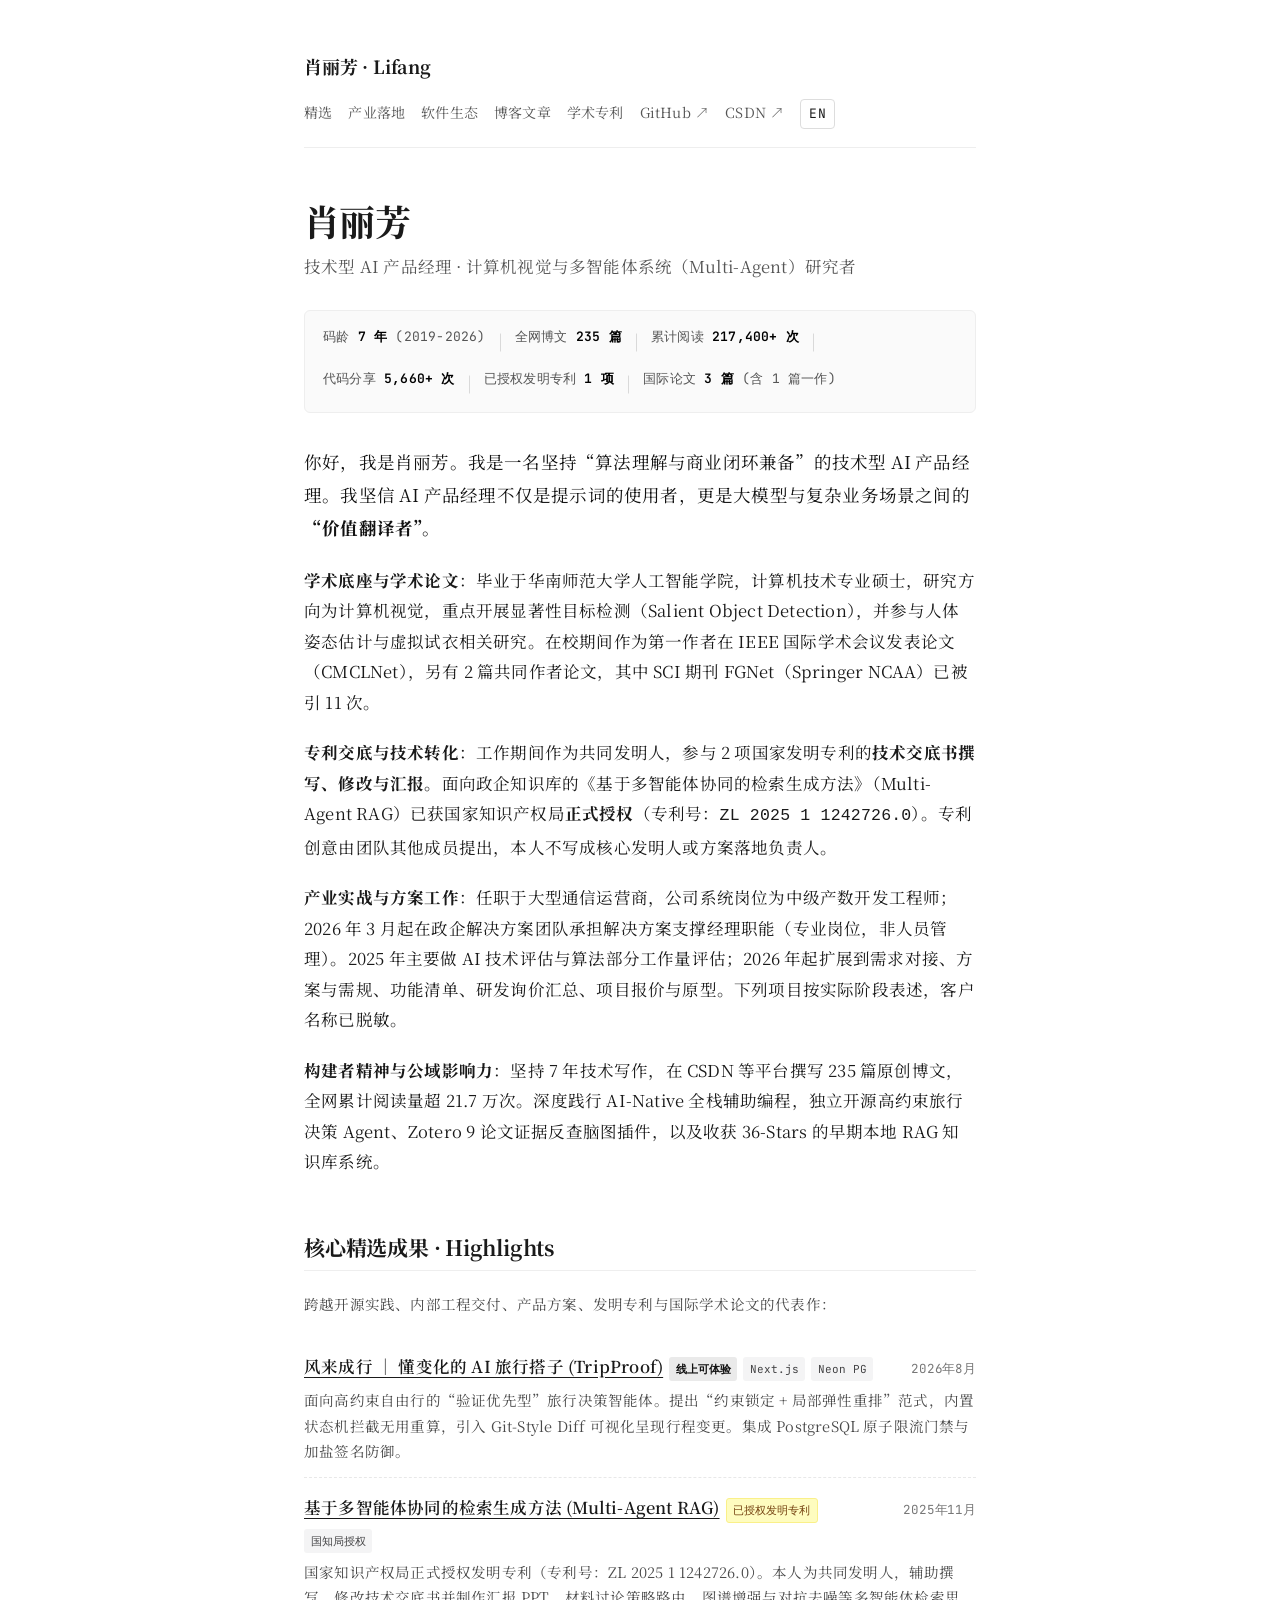
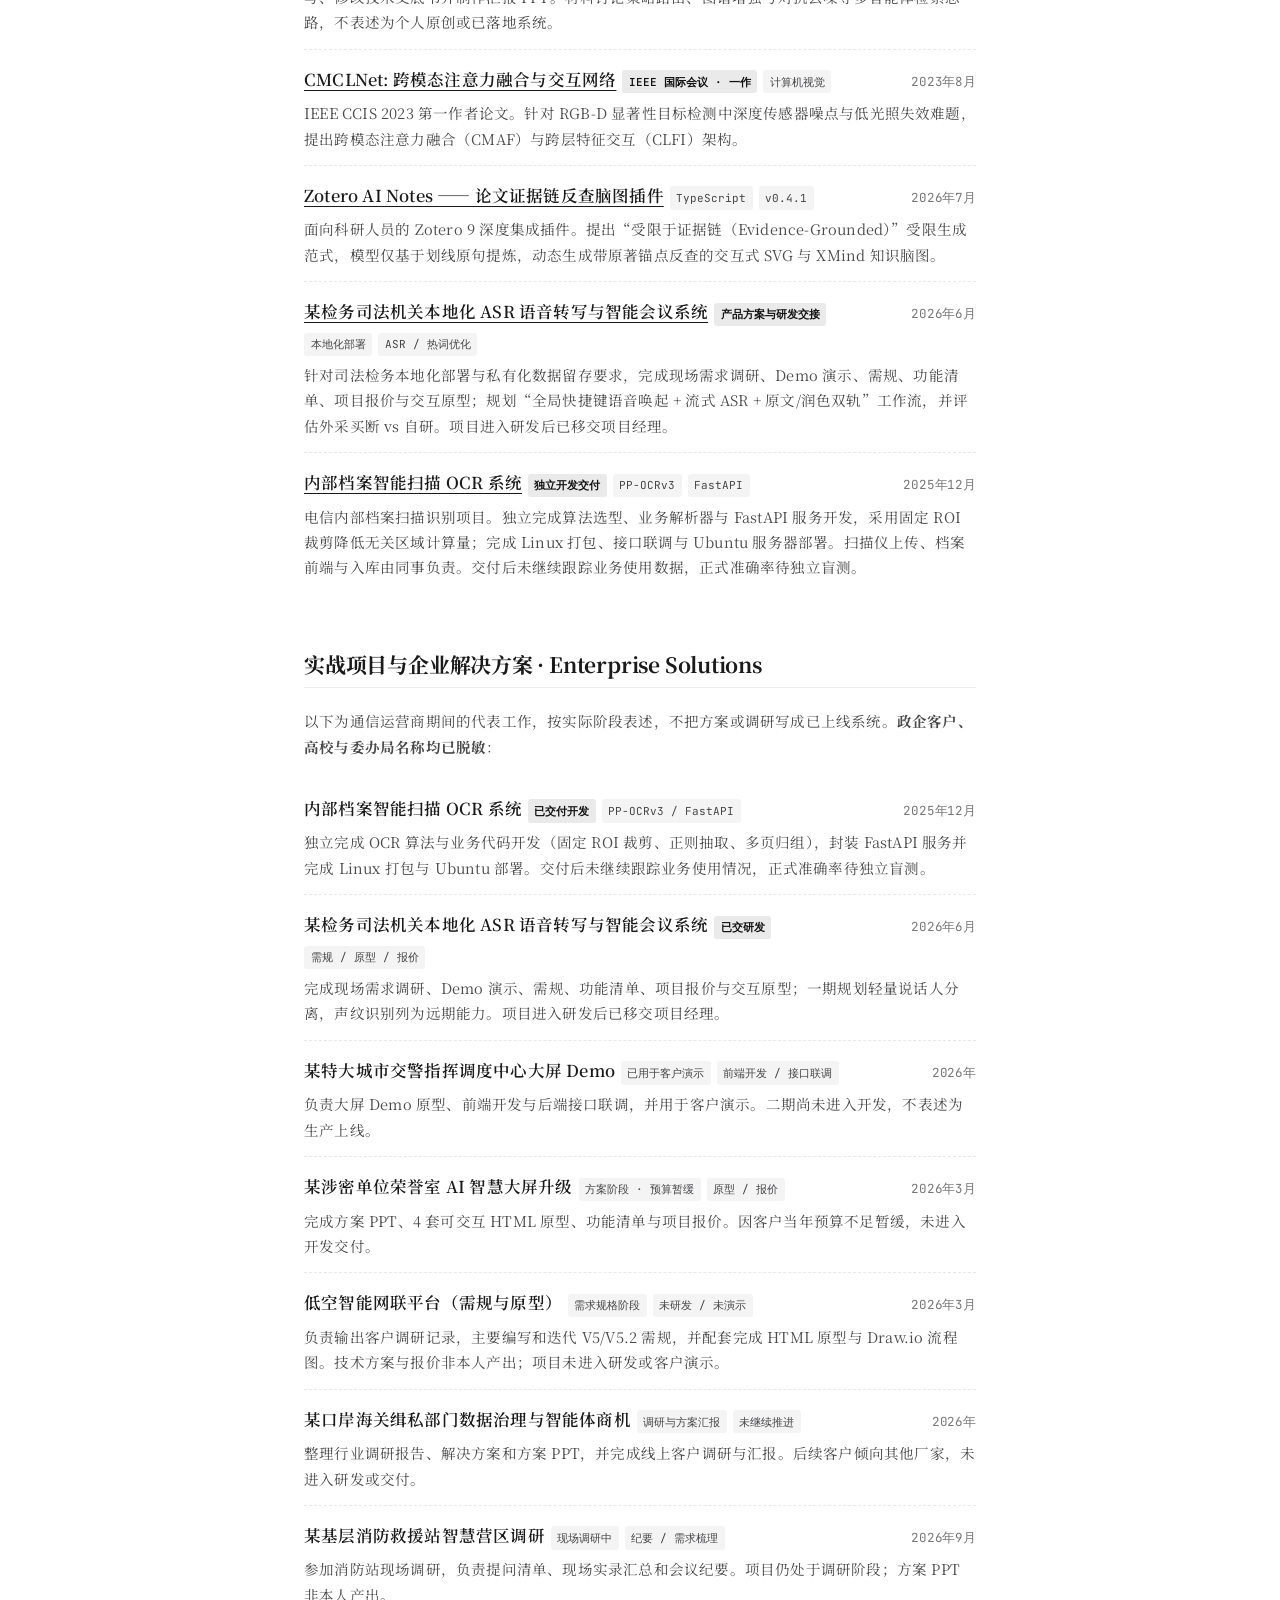
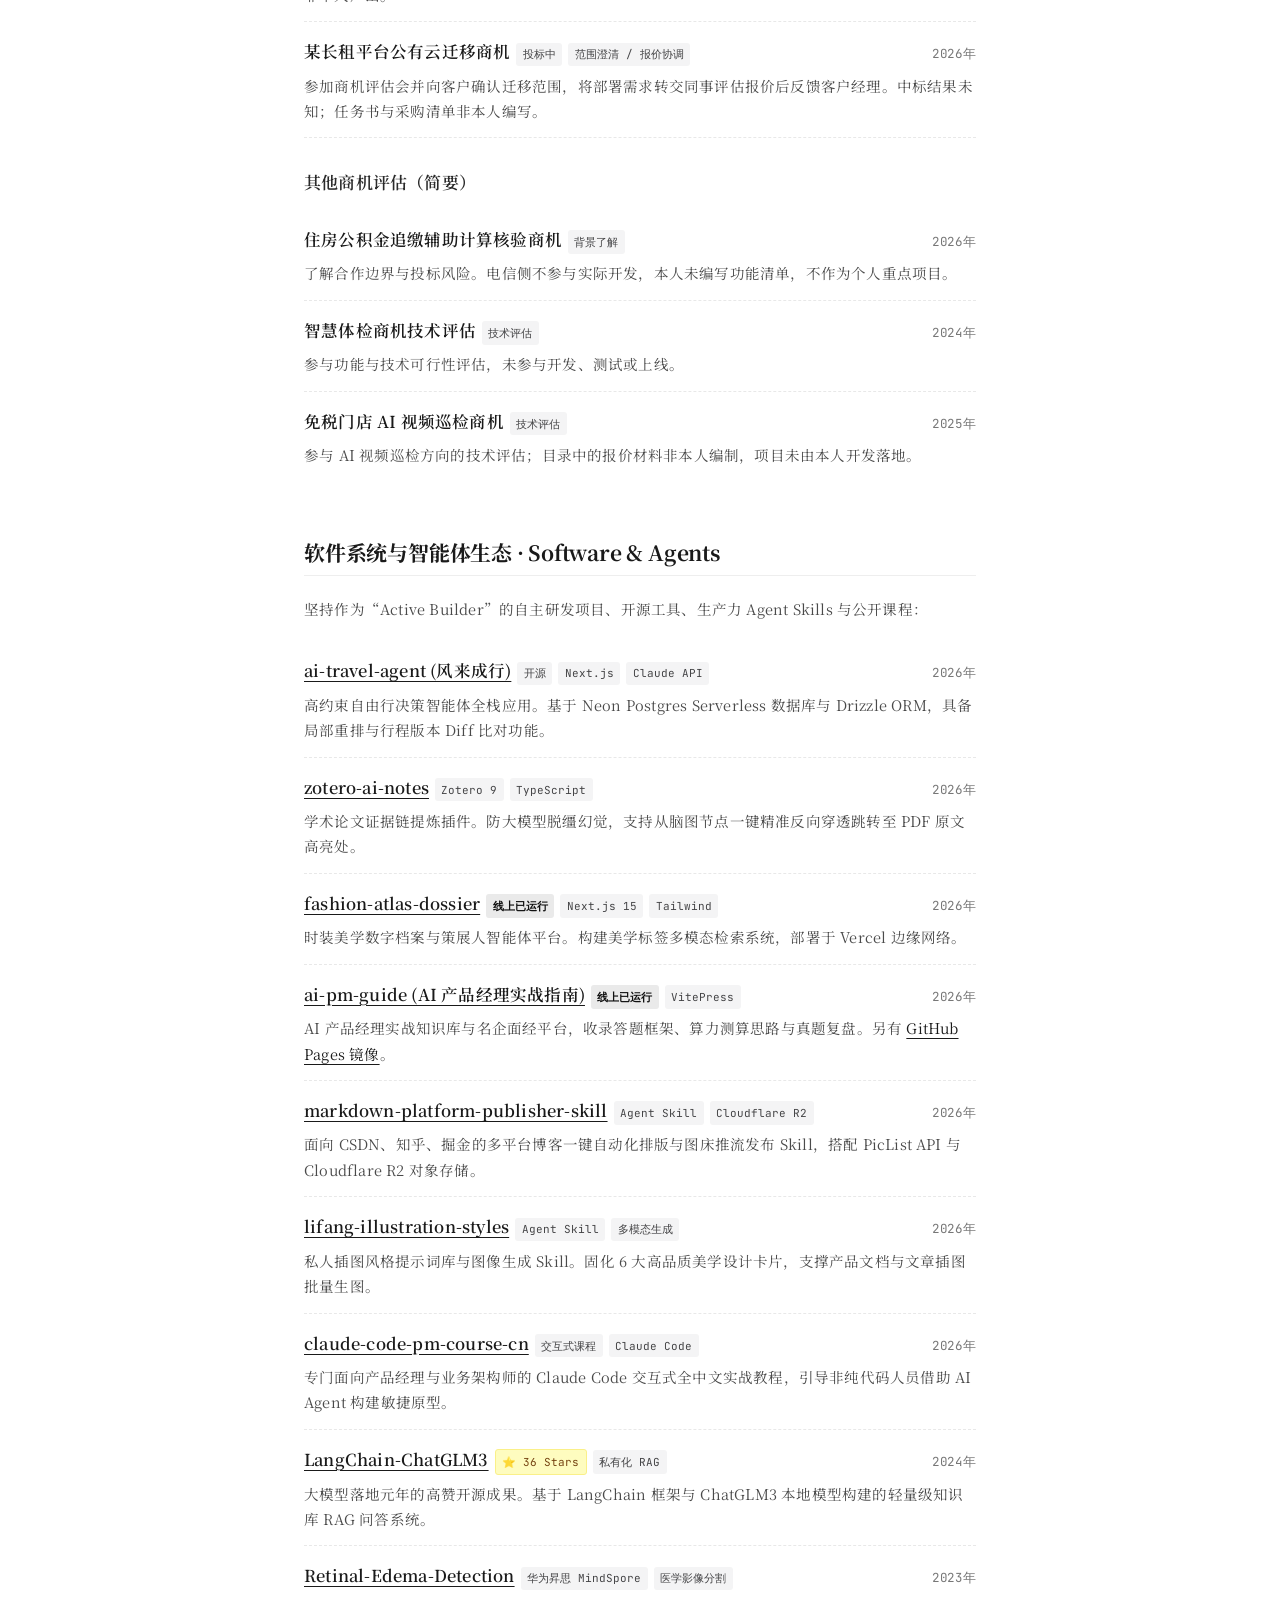
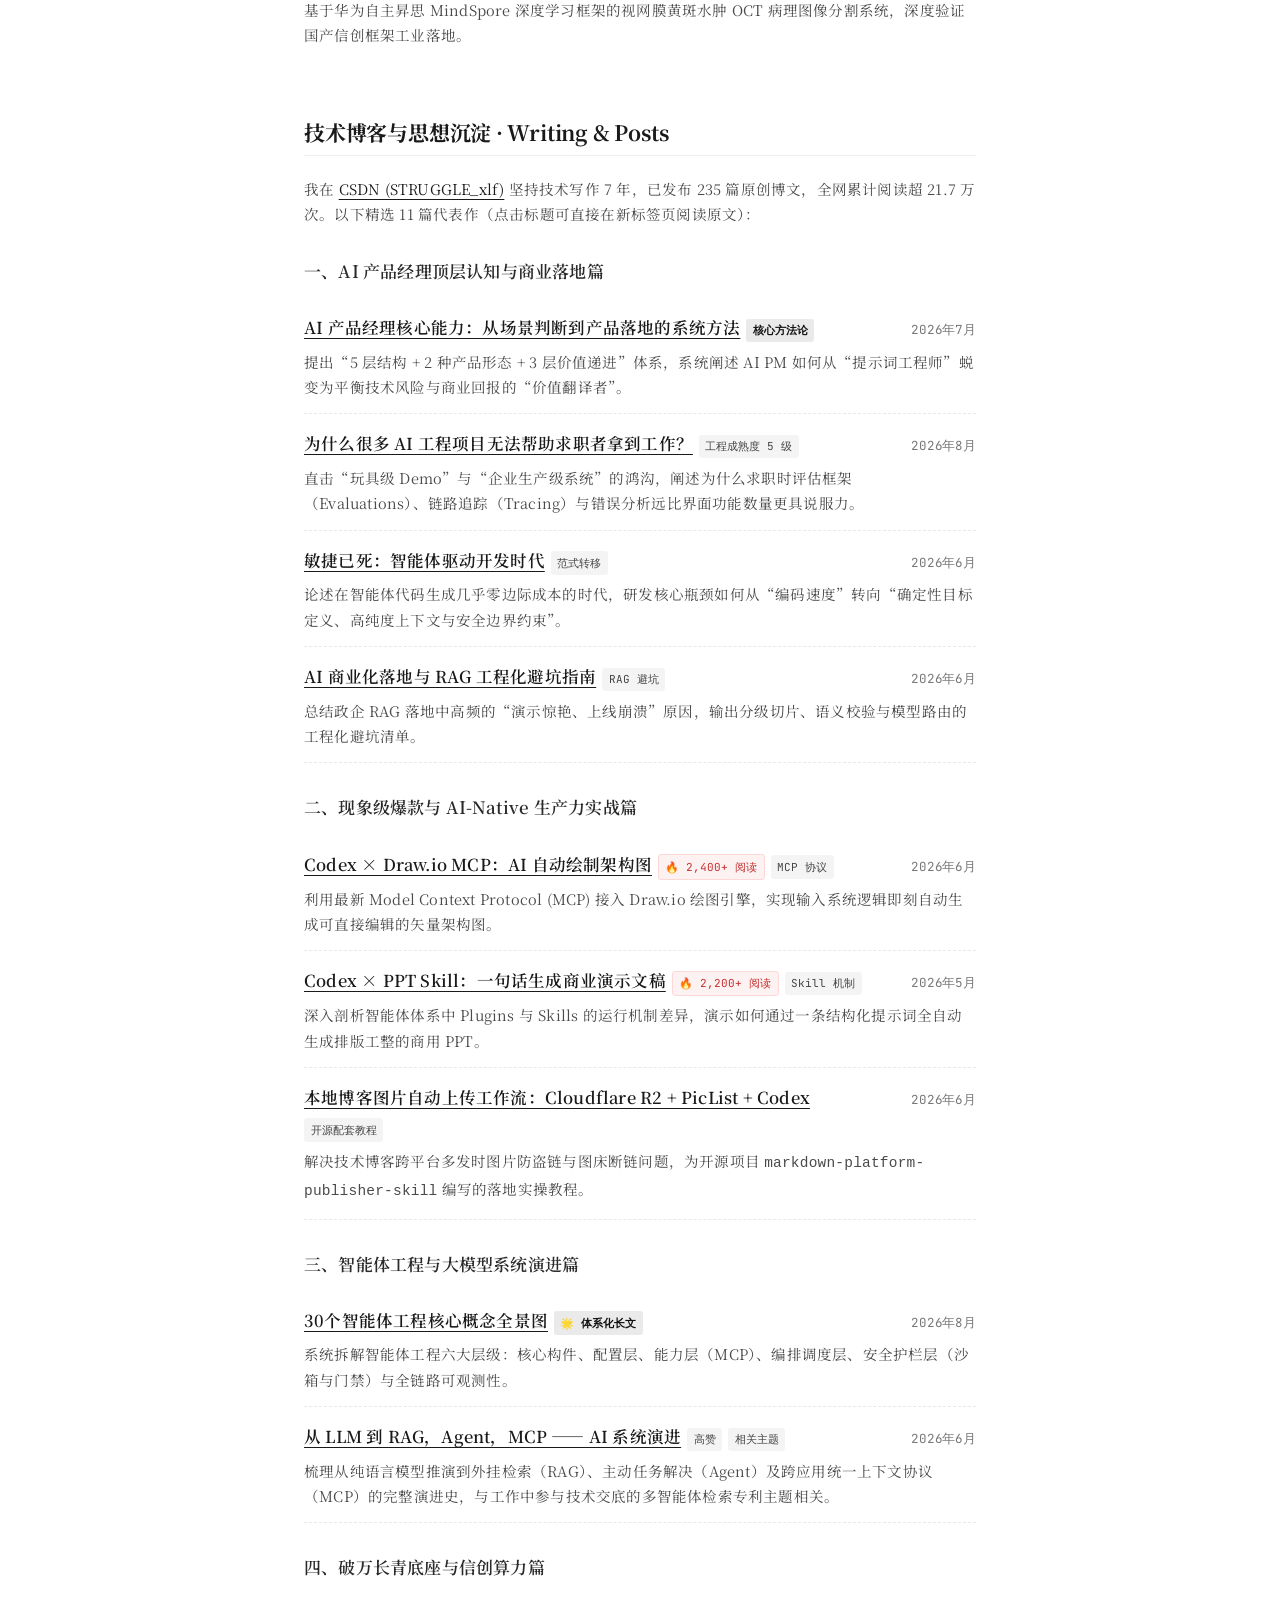
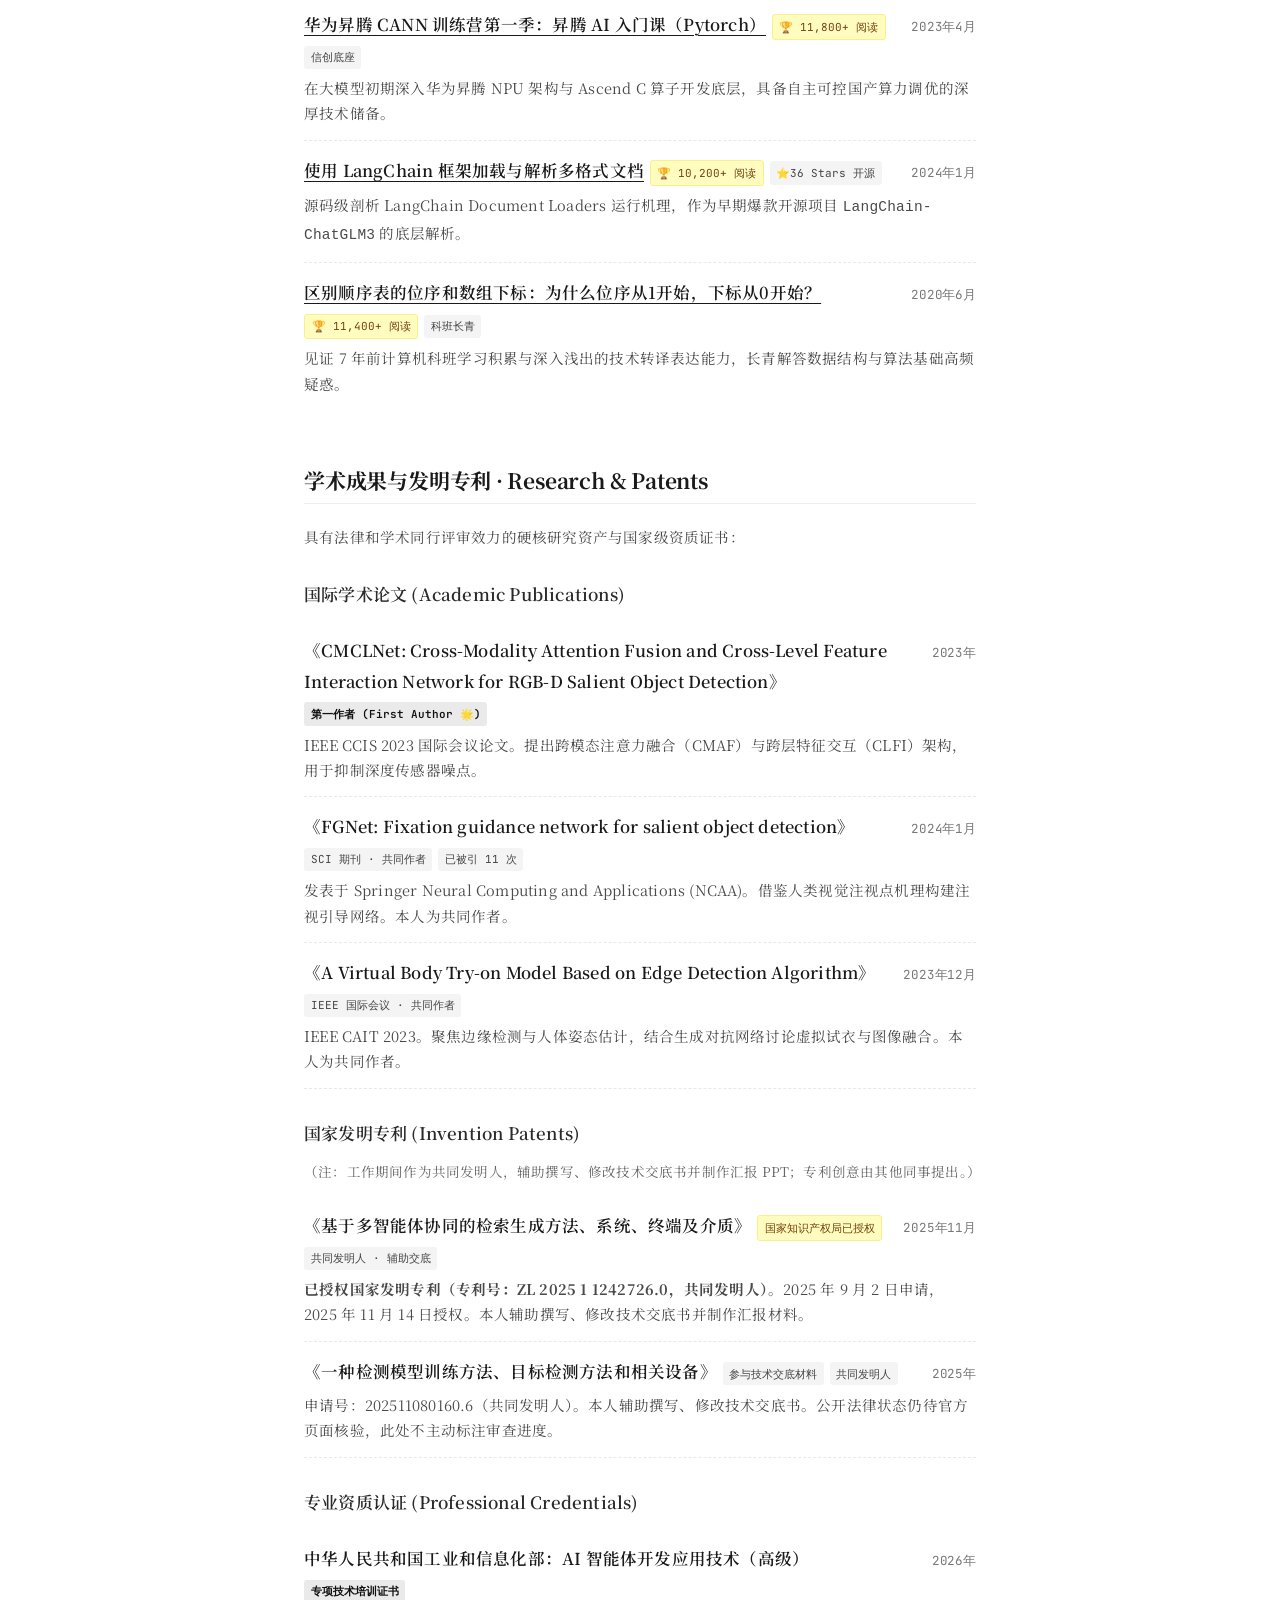
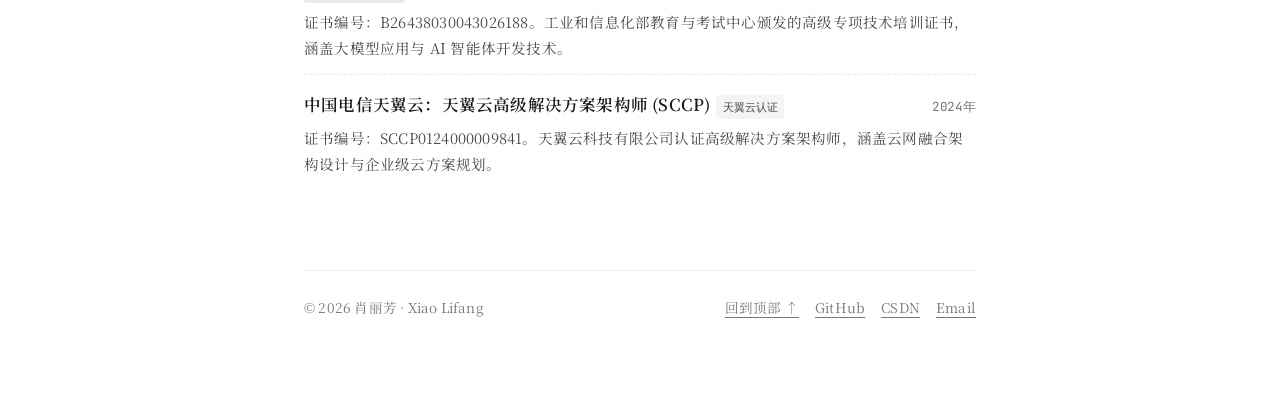
==== commit 694e635a: "fix: remove self-deprecating disclaimers from professional credentials" ====
--- a/index.html
+++ b/index.html
@@ -716,7 +716,7 @@
             </div>
             <div class="work-date">2026年</div>
           </div>
-          <p class="work-desc">证书编号：B26438030043026188。工信部教育与考试中心颁发的高级专项技术培训证书，不单独等同于项目主导或工程落地经验。</p>
+          <p class="work-desc">证书编号：B26438030043026188。工业和信息化部教育与考试中心颁发的高级专项技术培训证书，涵盖大模型应用与 AI 智能体开发技术。</p>
         </div>
 
         <div class="work-item">
@@ -727,7 +727,7 @@
             </div>
             <div class="work-date">2024年</div>
           </div>
-          <p class="work-desc">证书编号：SCCP0124000009841。完成相关知识学习与考试认证，不单独等同于已主导大型云架构项目。</p>
+          <p class="work-desc">证书编号：SCCP0124000009841。天翼云科技有限公司认证高级解决方案架构师，涵盖云网融合架构设计与企业级云方案规划。</p>
         </div>
       </section>
     </main>
@@ -741,7 +741,7 @@
         <a href="#about">回到顶部 ↑</a>
         <a href="https://github.com/STRUGGLE1999" target="_blank" rel="noopener">GitHub</a>
         <a href="https://blog.csdn.net/qq_45257495" target="_blank" rel="noopener">CSDN</a>
-        <a href="mailto:contact@xiaolifang.com">Email</a>
+        <a href="mailto:18938842528@163.com">Email</a>
       </div>
     </footer>
   </div>
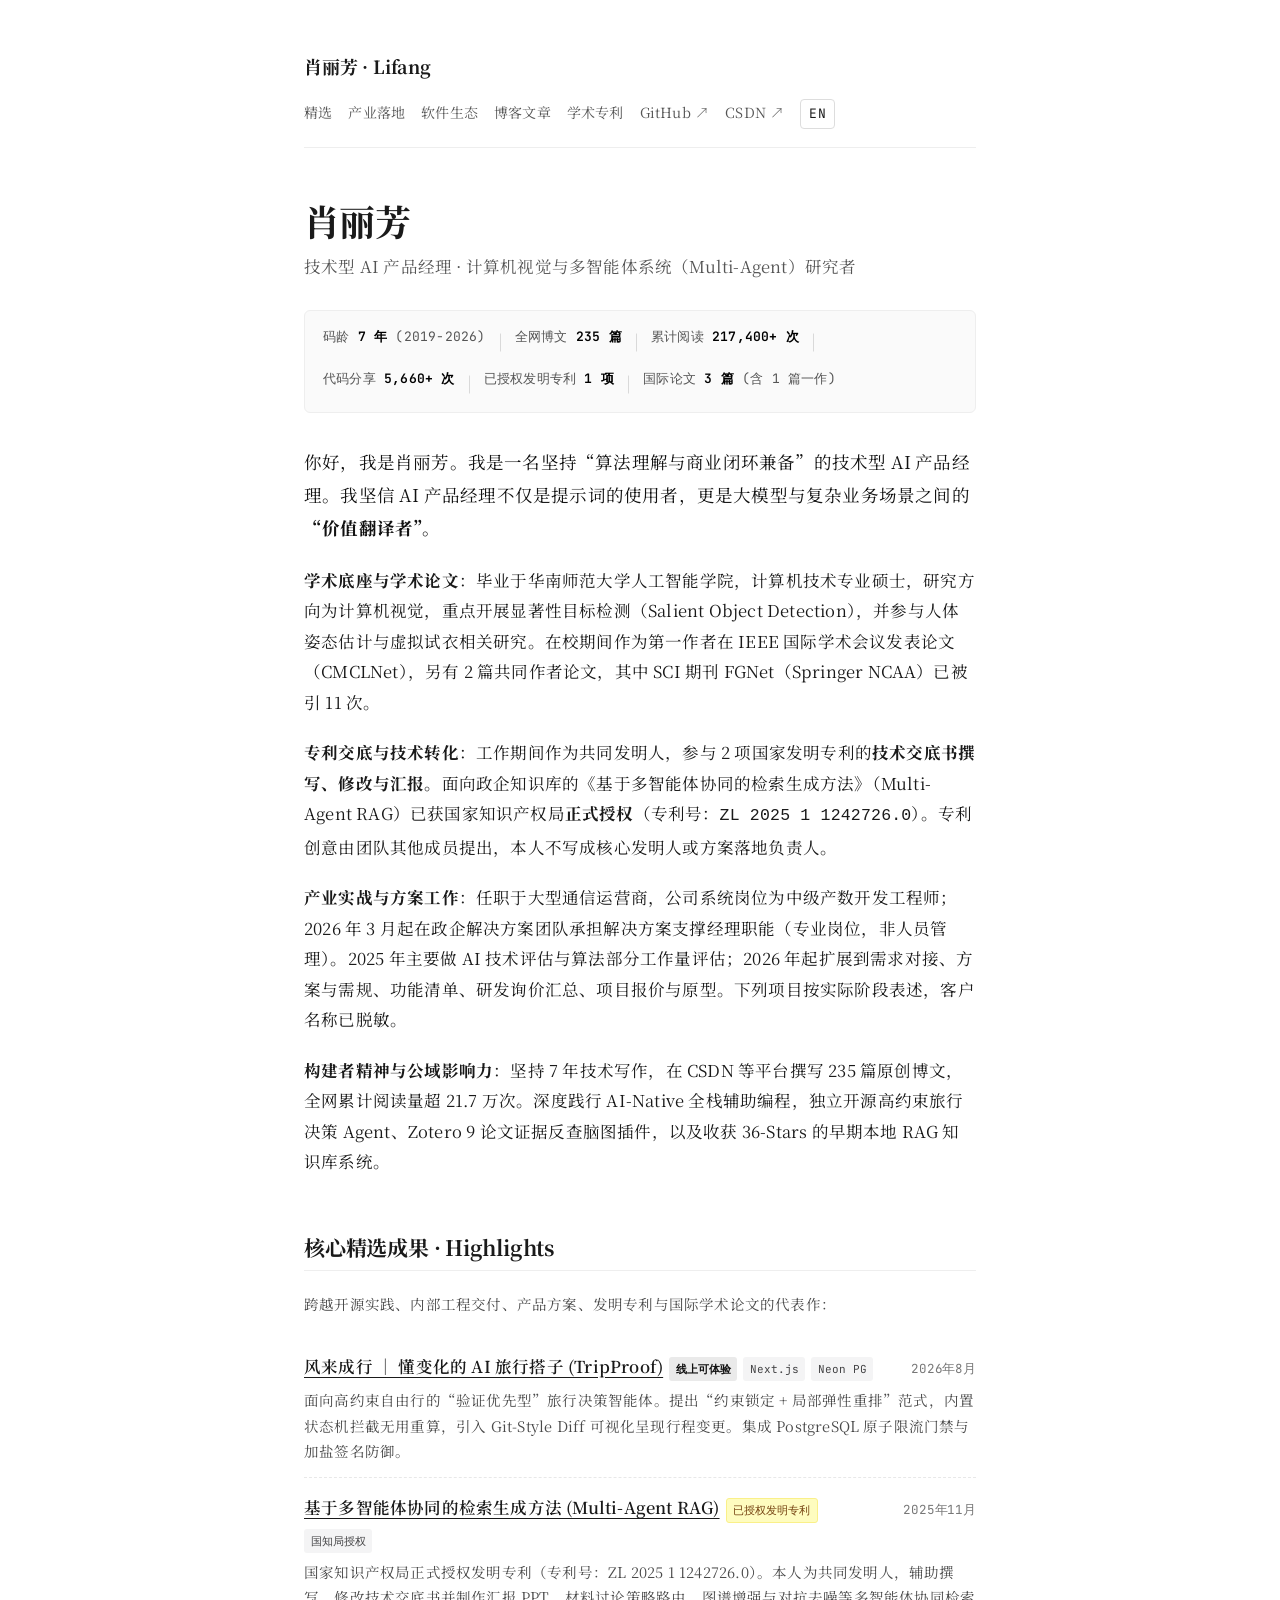
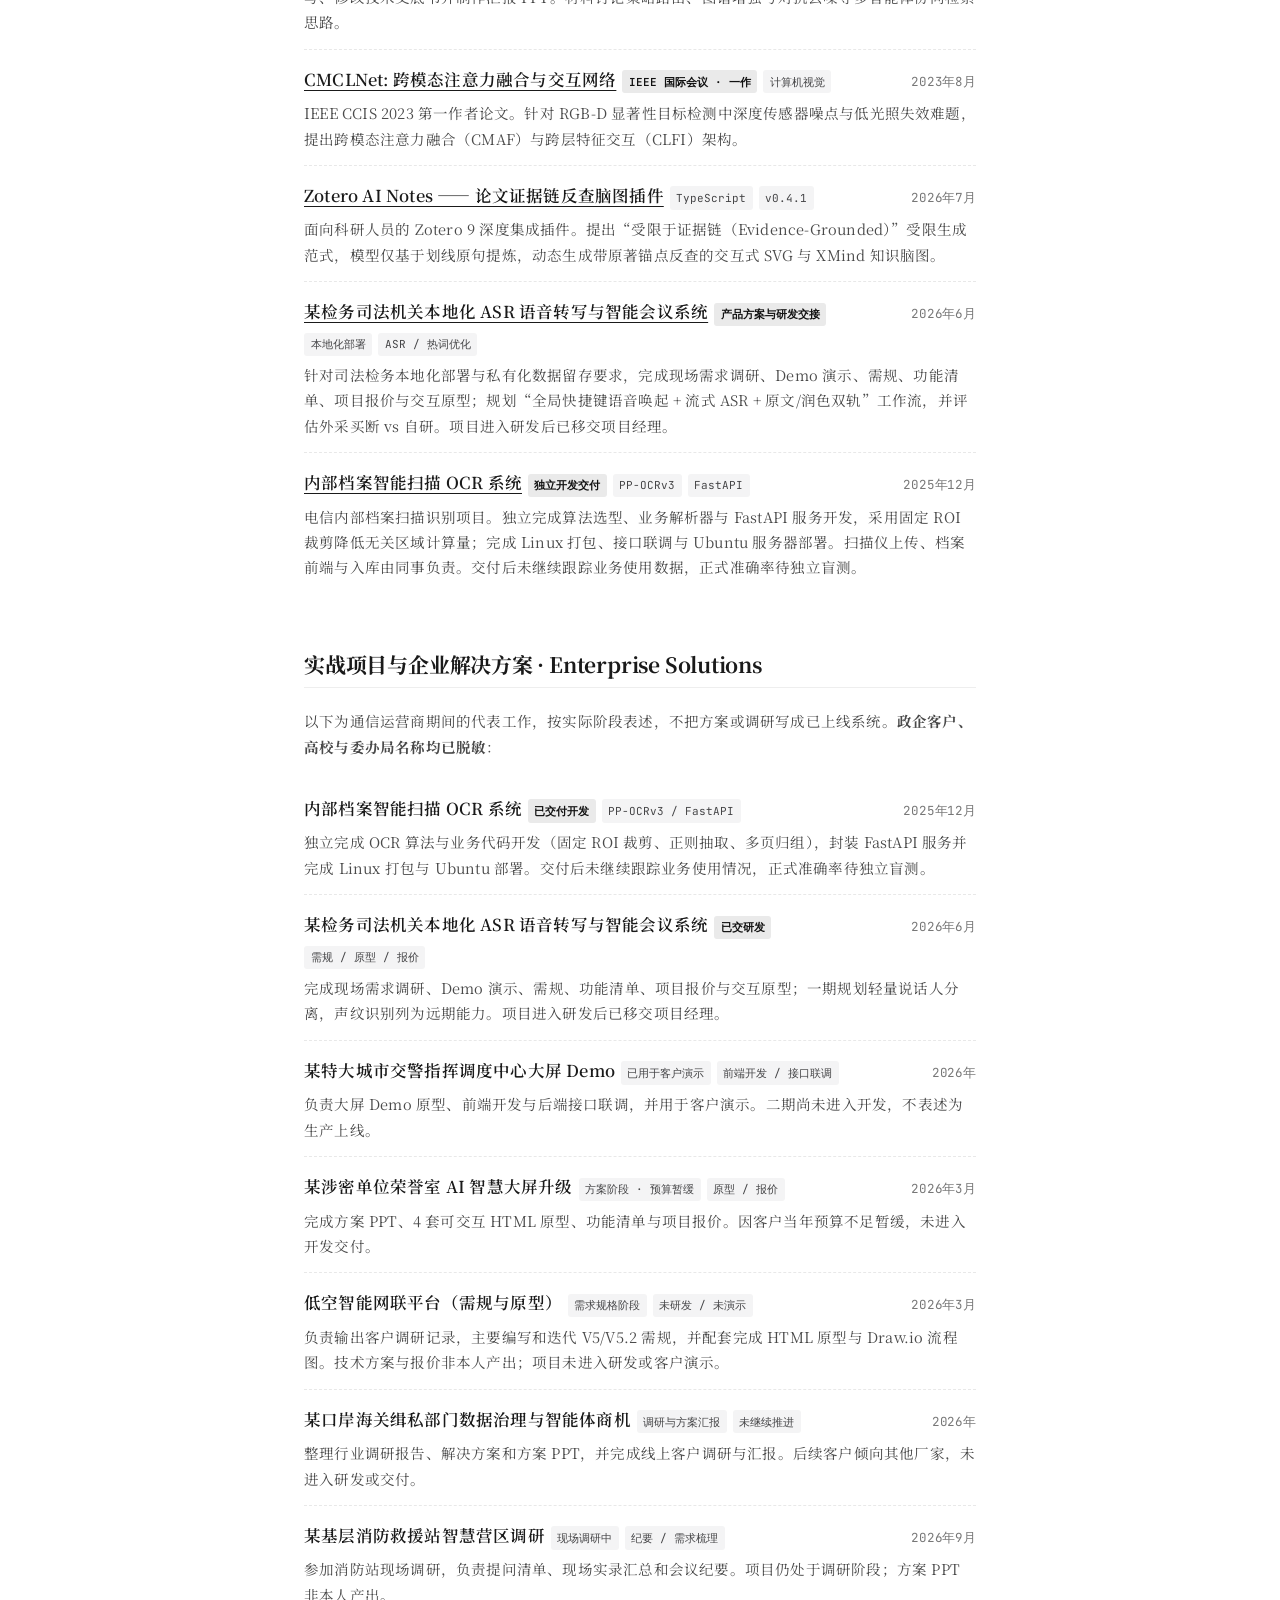
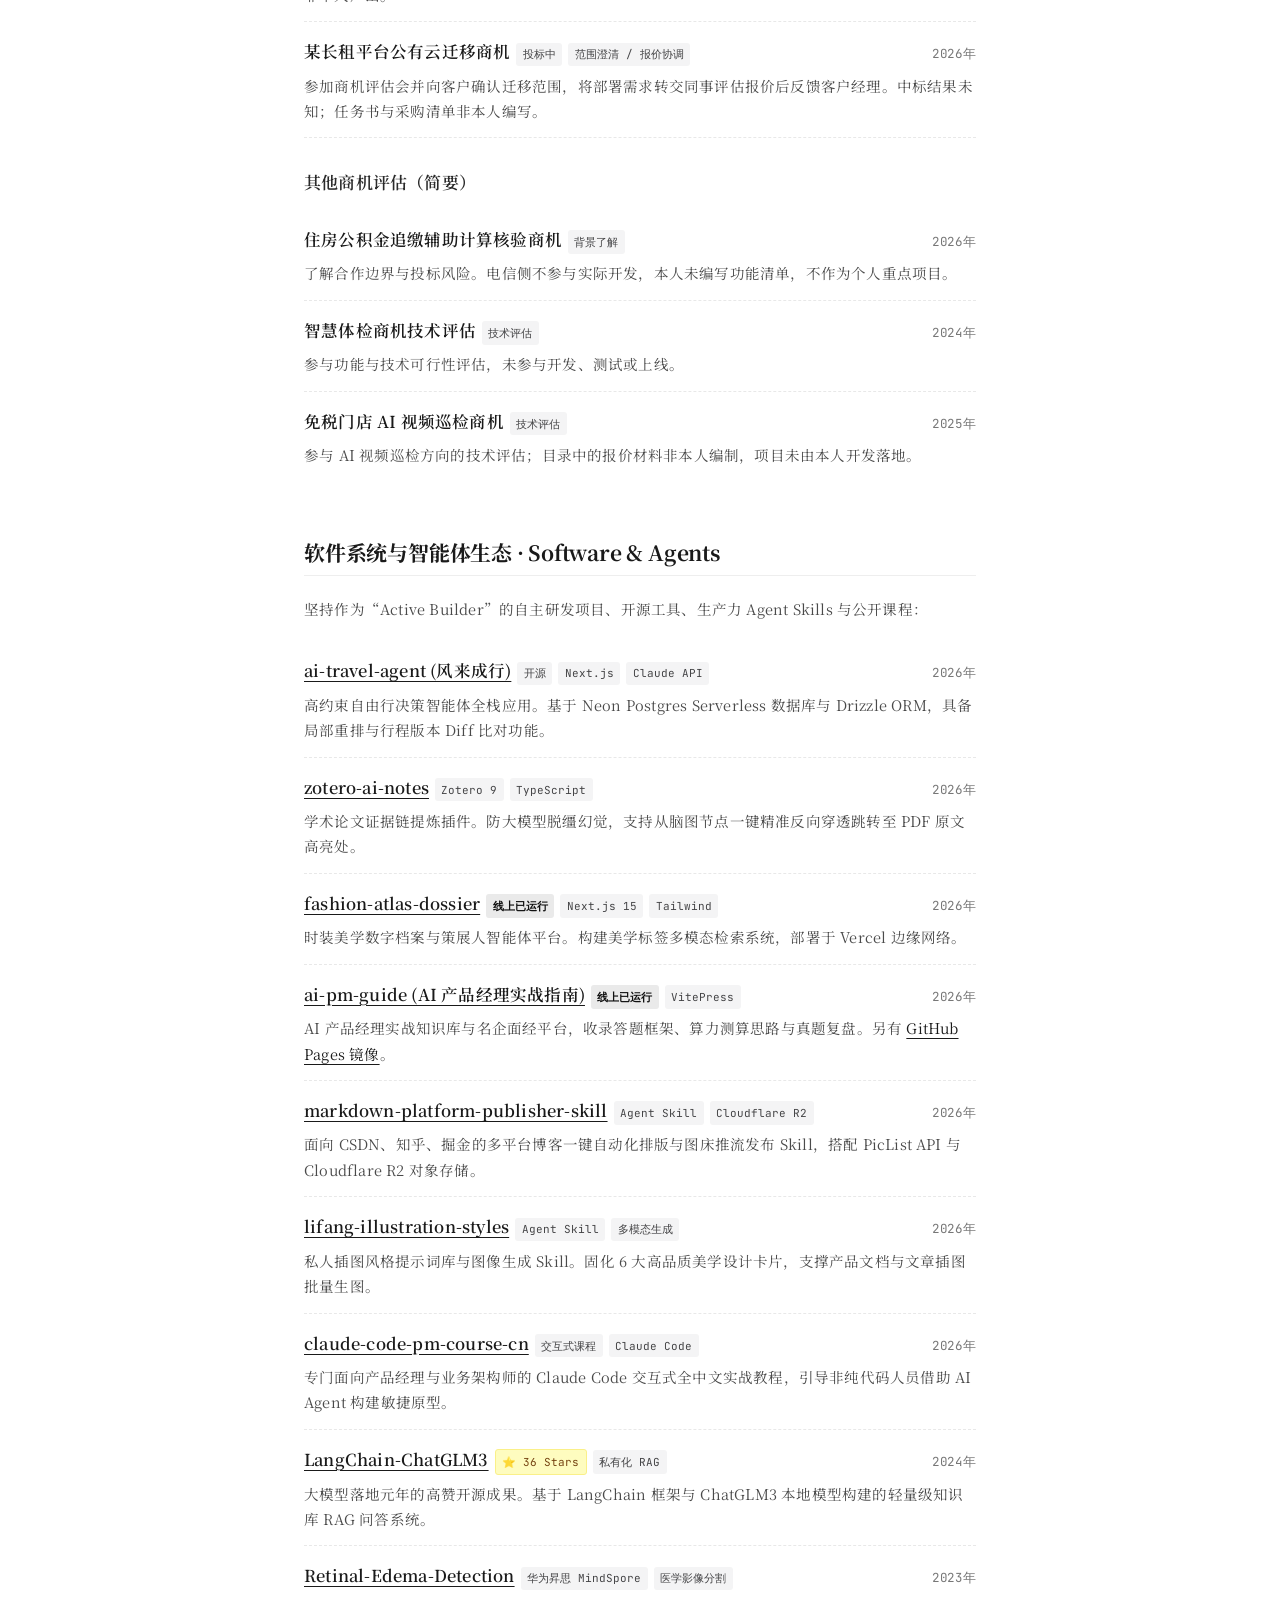
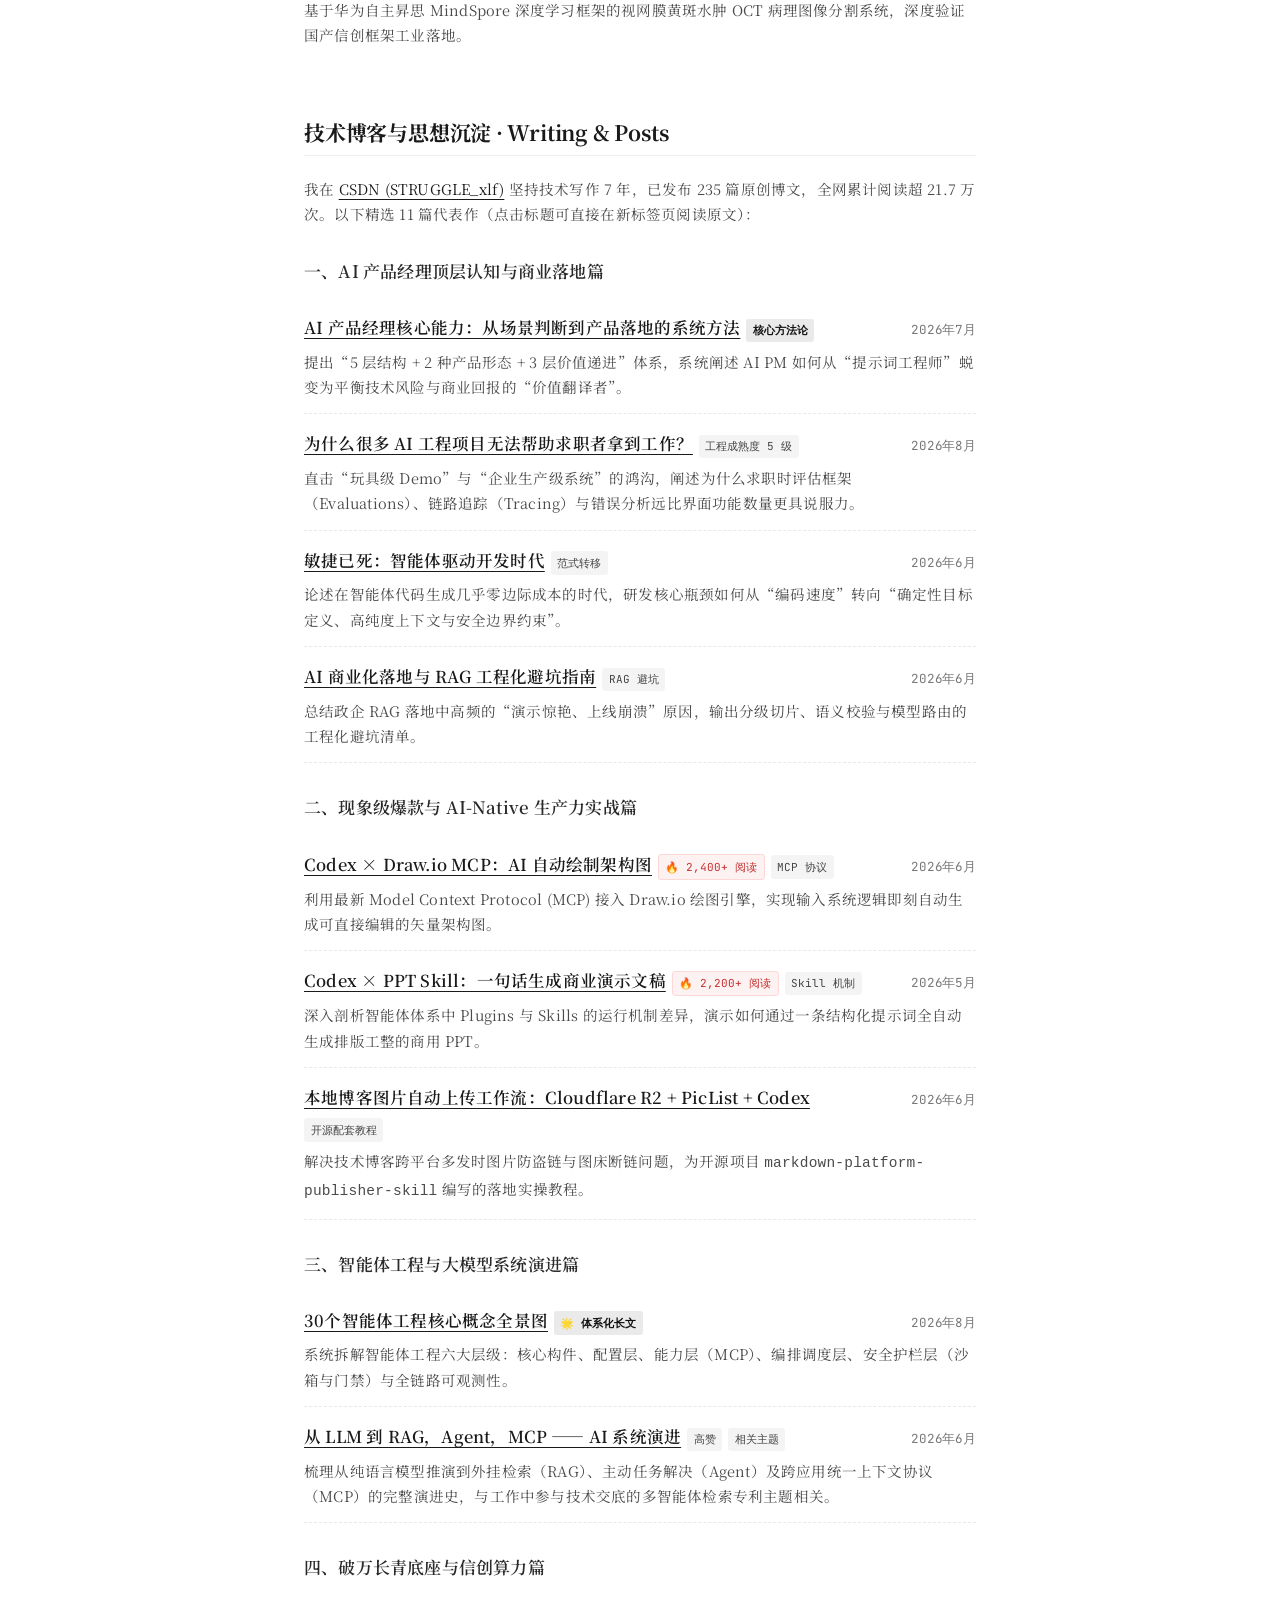
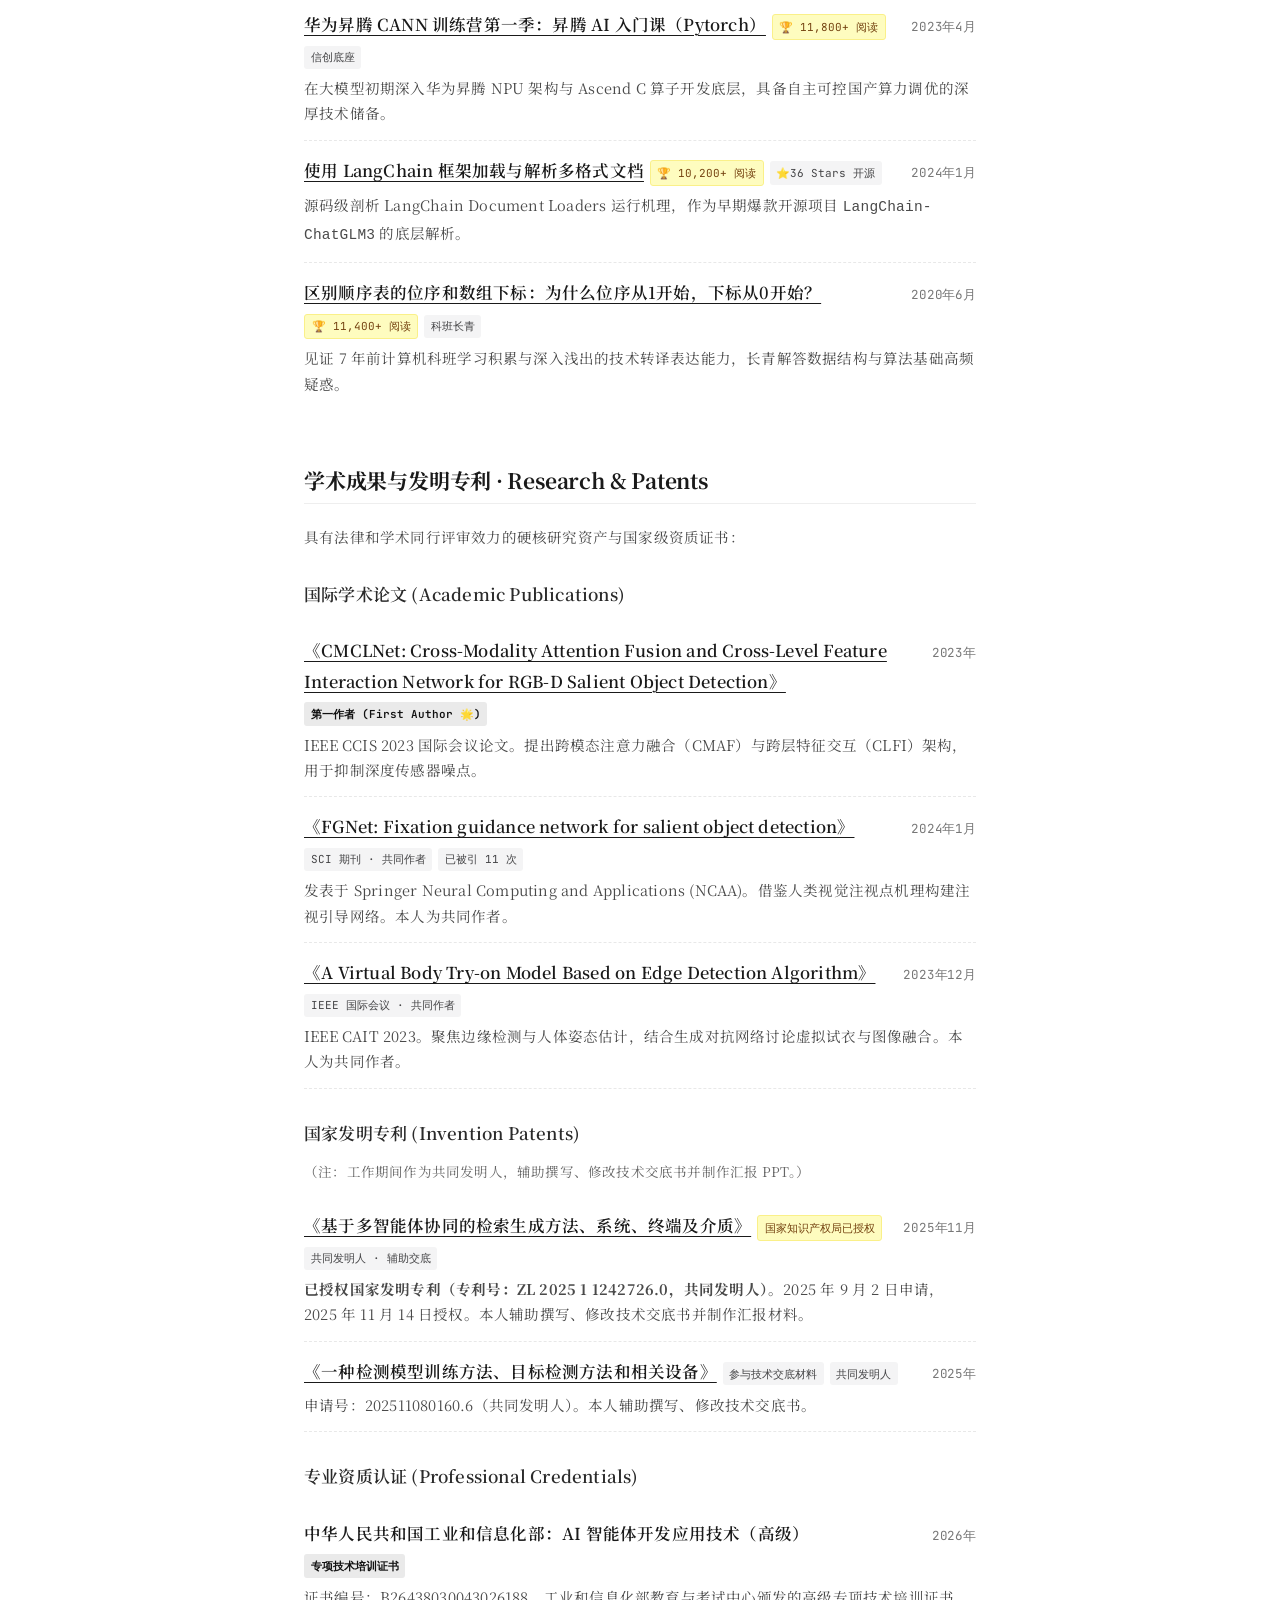
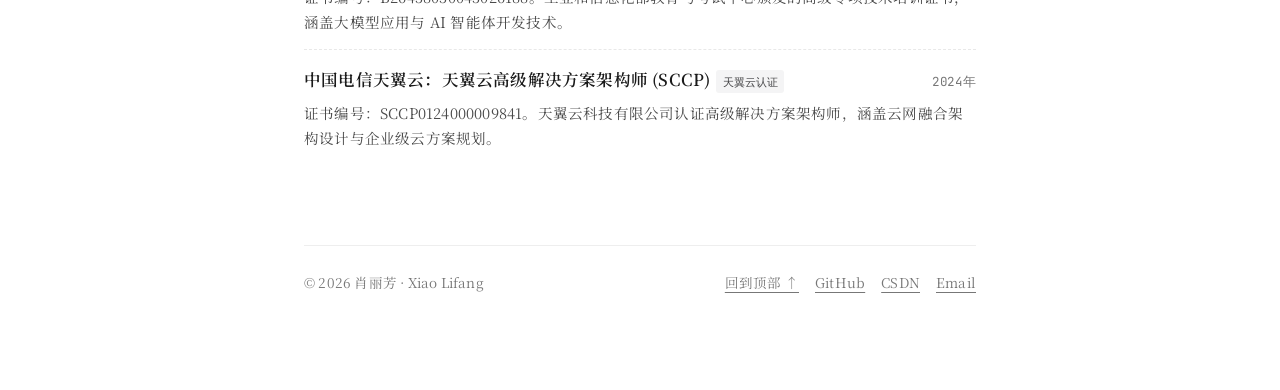
==== commit 76037e6e: "feat: add direct links to papers and patents, remove unnecessary disclaimers" ====
--- a/index.html
+++ b/index.html
@@ -95,21 +95,21 @@
         <div class="work-item">
           <div class="workline">
             <div class="work-title-group">
-              <a href="#research" class="work-title">基于多智能体协同的检索生成方法 (Multi-Agent RAG)</a>
+              <a href="https://patents.google.com/patent/CN120723880B/zh" target="_blank" rel="noopener" class="work-title">基于多智能体协同的检索生成方法 (Multi-Agent RAG)</a>
               <span class="badge badge-gold">已授权发明专利</span>
               <span class="badge">国知局授权</span>
             </div>
             <div class="work-date">2025年11月</div>
           </div>
           <p class="work-desc">
-            国家知识产权局正式授权发明专利（专利号：ZL 2025 1 1242726.0）。本人为共同发明人，辅助撰写、修改技术交底书并制作汇报 PPT。材料讨论策略路由、图谱增强与对抗去噪等多智能体检索思路，不表述为个人原创或已落地系统。
-          </p>
-        </div>
-
-        <div class="work-item">
-          <div class="workline">
-            <div class="work-title-group">
-              <a href="#research" class="work-title">CMCLNet: 跨模态注意力融合与交互网络</a>
+            国家知识产权局正式授权发明专利（专利号：ZL 2025 1 1242726.0）。本人为共同发明人，辅助撰写、修改技术交底书并制作汇报 PPT。材料讨论策略路由、图谱增强与对抗去噪等多智能体协同检索思路。
+          </p>
+        </div>
+
+        <div class="work-item">
+          <div class="workline">
+            <div class="work-title-group">
+              <a href="https://doi.org/10.1109/ccis59572.2023.10262928" target="_blank" rel="noopener" class="work-title">CMCLNet: 跨模态注意力融合与交互网络</a>
               <span class="badge badge-primary">IEEE 国际会议 · 一作</span>
               <span class="badge">计算机视觉</span>
             </div>
@@ -640,7 +640,7 @@
         <div class="work-item">
           <div class="workline">
             <div class="work-title-group">
-              <span class="work-title">《CMCLNet: Cross-Modality Attention Fusion and Cross-Level Feature Interaction Network for RGB-D Salient Object Detection》</span>
+              <a href="https://doi.org/10.1109/ccis59572.2023.10262928" target="_blank" rel="noopener" class="work-title">《CMCLNet: Cross-Modality Attention Fusion and Cross-Level Feature Interaction Network for RGB-D Salient Object Detection》</a>
               <span class="badge badge-primary">第一作者 (First Author 🌟)</span>
             </div>
             <div class="work-date">2023年</div>
@@ -653,7 +653,7 @@
         <div class="work-item">
           <div class="workline">
             <div class="work-title-group">
-              <span class="work-title">《FGNet: Fixation guidance network for salient object detection》</span>
+              <a href="https://doi.org/10.1007/s00521-023-09028-4" target="_blank" rel="noopener" class="work-title">《FGNet: Fixation guidance network for salient object detection》</a>
               <span class="badge">SCI 期刊 · 共同作者</span>
               <span class="badge">已被引 11 次</span>
             </div>
@@ -667,7 +667,7 @@
         <div class="work-item">
           <div class="workline">
             <div class="work-title-group">
-              <span class="work-title">《A Virtual Body Try-on Model Based on Edge Detection Algorithm》</span>
+              <a href="https://doi.org/10.1109/cait59945.2023.10468846" target="_blank" rel="noopener" class="work-title">《A Virtual Body Try-on Model Based on Edge Detection Algorithm》</a>
               <span class="badge">IEEE 国际会议 · 共同作者</span>
             </div>
             <div class="work-date">2023年12月</div>
@@ -678,11 +678,11 @@
         </div>
 
         <h3>国家发明专利 (Invention Patents)</h3>
-        <p class="work-desc" style="margin-bottom: 12px; font-size: 13.5px; color: #666;">（注：工作期间作为共同发明人，辅助撰写、修改技术交底书并制作汇报 PPT；专利创意由其他同事提出。）</p>
-        <div class="work-item">
-          <div class="workline">
-            <div class="work-title-group">
-              <span class="work-title">《基于多智能体协同的检索生成方法、系统、终端及介质》</span>
+        <p class="work-desc" style="margin-bottom: 12px; font-size: 13.5px; color: #666;">（注：工作期间作为共同发明人，辅助撰写、修改技术交底书并制作汇报 PPT。）</p>
+        <div class="work-item">
+          <div class="workline">
+            <div class="work-title-group">
+              <a href="https://patents.google.com/patent/CN120723880B/zh" target="_blank" rel="noopener" class="work-title">《基于多智能体协同的检索生成方法、系统、终端及介质》</a>
               <span class="badge badge-gold">国家知识产权局已授权</span>
               <span class="badge">共同发明人 · 辅助交底</span>
             </div>
@@ -696,14 +696,14 @@
         <div class="work-item">
           <div class="workline">
             <div class="work-title-group">
-              <span class="work-title">《一种检测模型训练方法、目标检测方法和相关设备》</span>
+              <a href="https://patents.google.com/?q=202511080160" target="_blank" rel="noopener" class="work-title">《一种检测模型训练方法、目标检测方法和相关设备》</a>
               <span class="badge">参与技术交底材料</span>
               <span class="badge">共同发明人</span>
             </div>
             <div class="work-date">2025年</div>
           </div>
           <p class="work-desc">
-            申请号：202511080160.6（共同发明人）。本人辅助撰写、修改技术交底书。公开法律状态仍待官方页面核验，此处不主动标注审查进度。
+            申请号：202511080160.6（共同发明人）。本人辅助撰写、修改技术交底书。
           </p>
         </div>
 
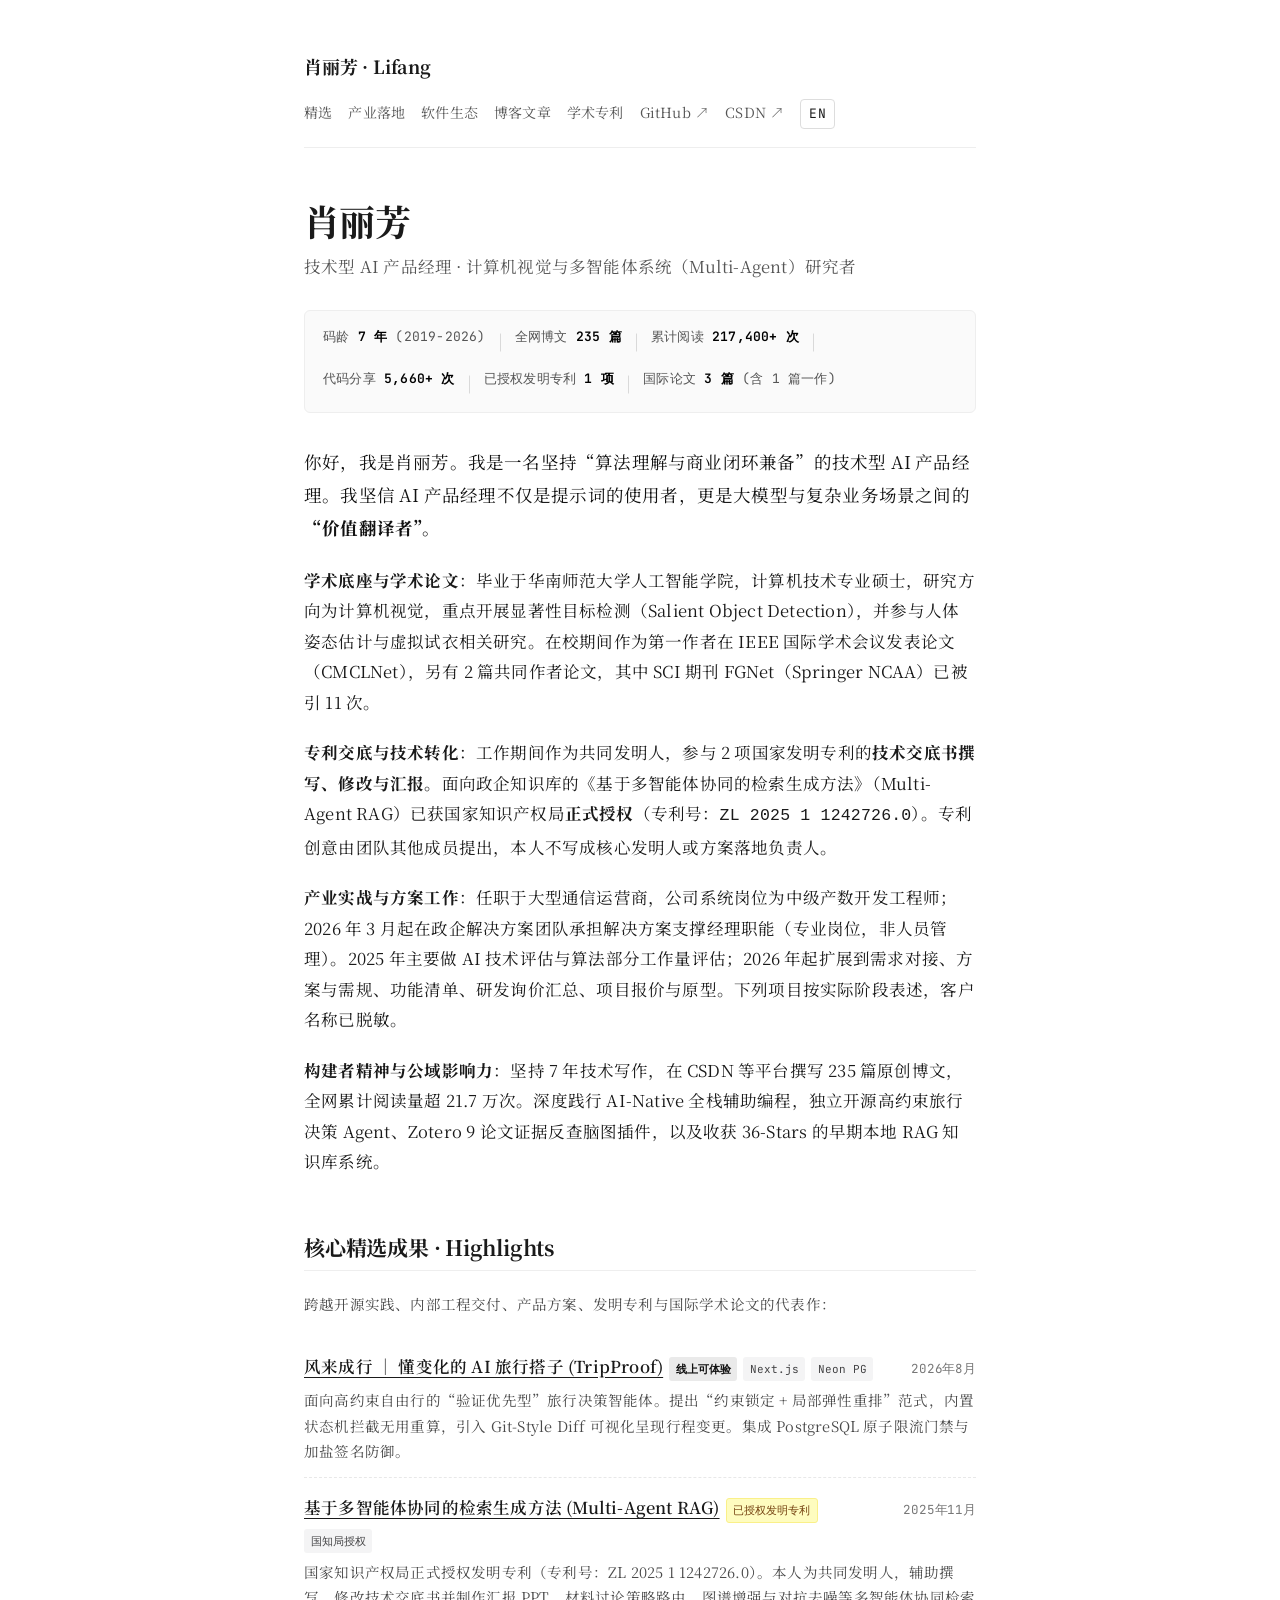
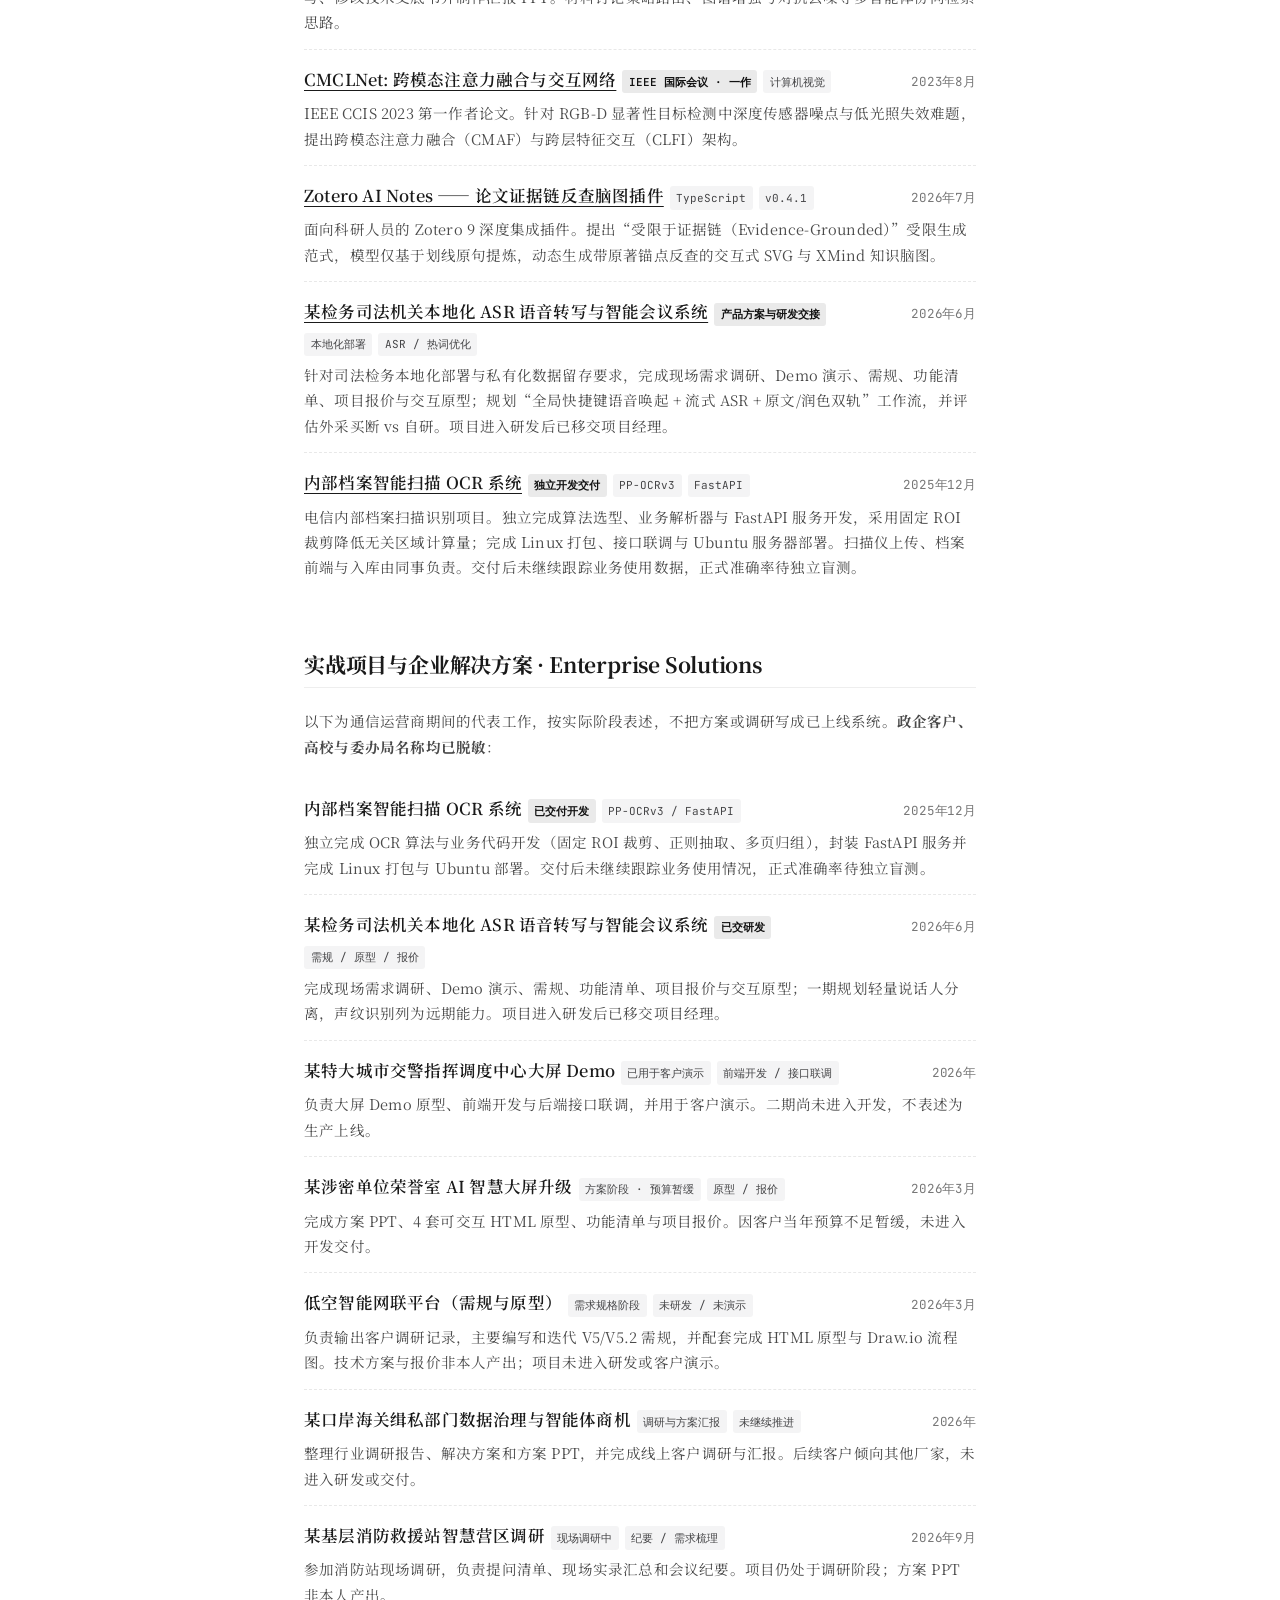
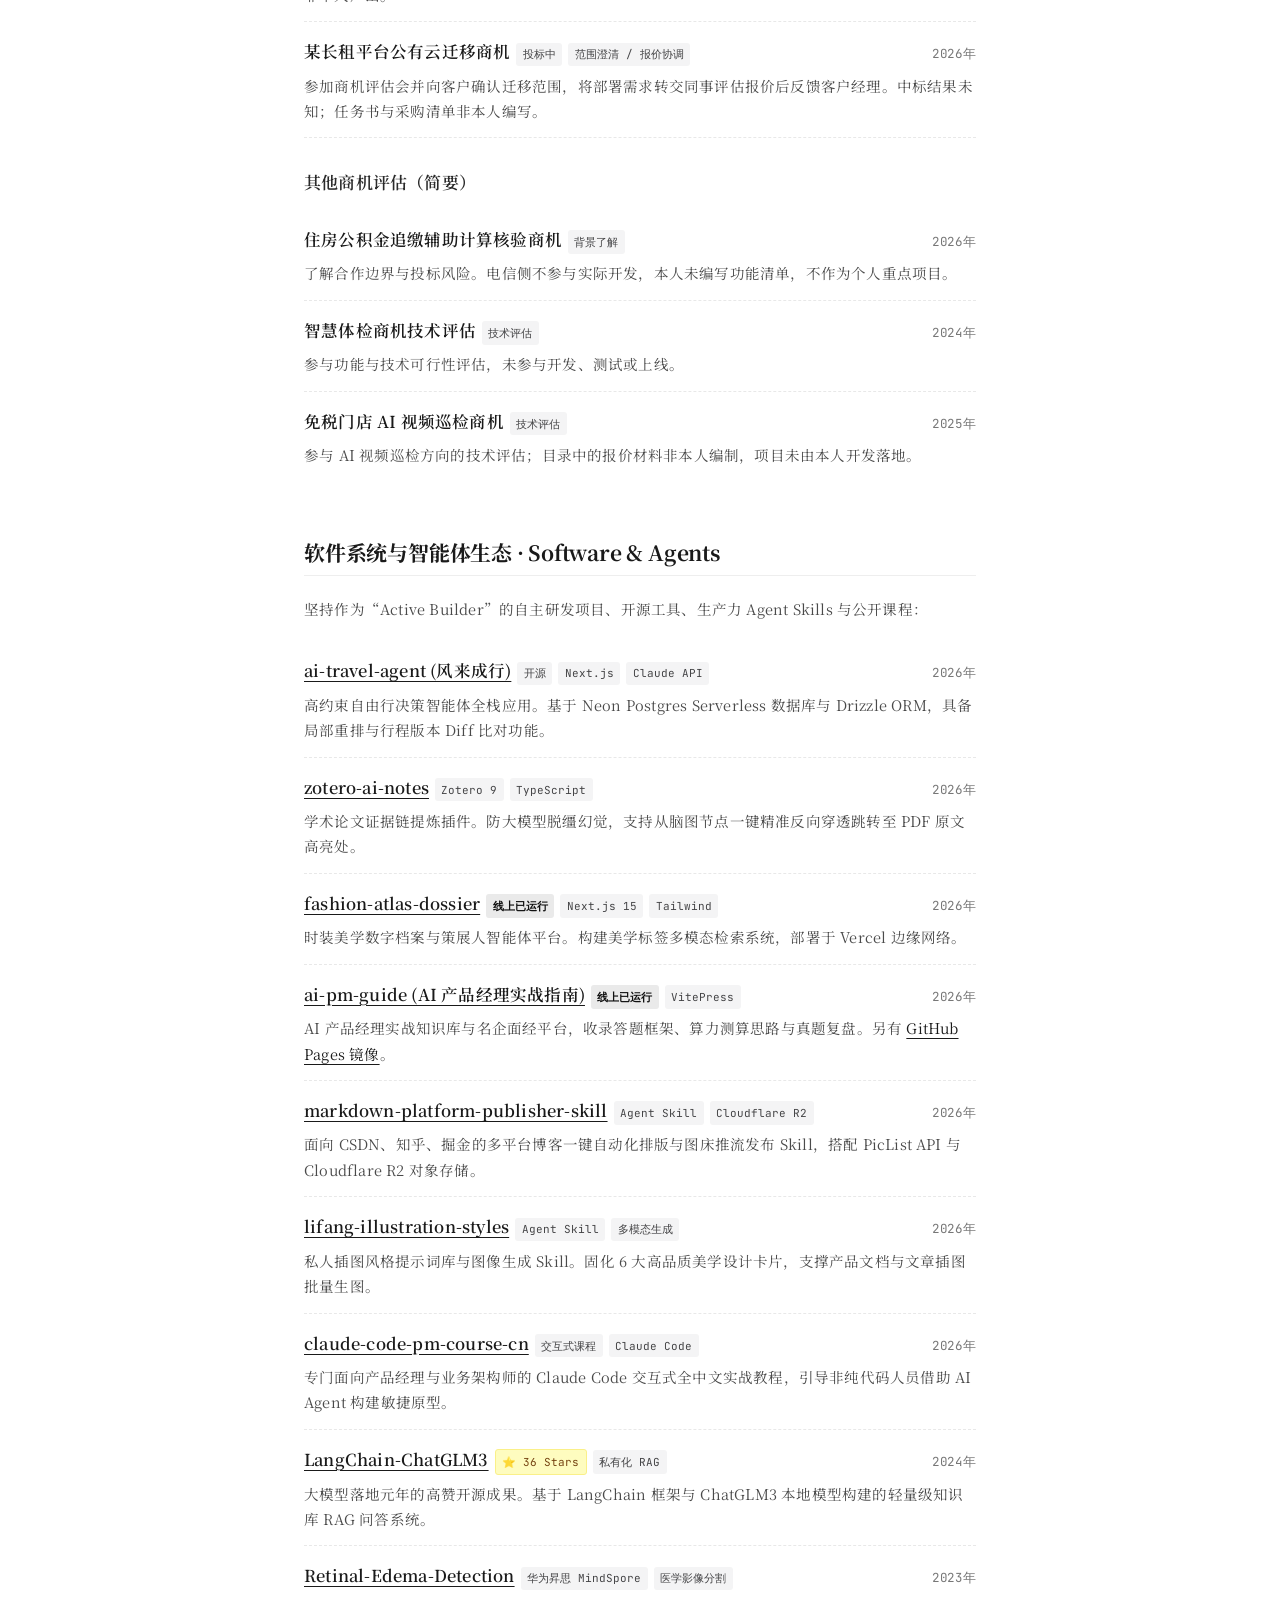
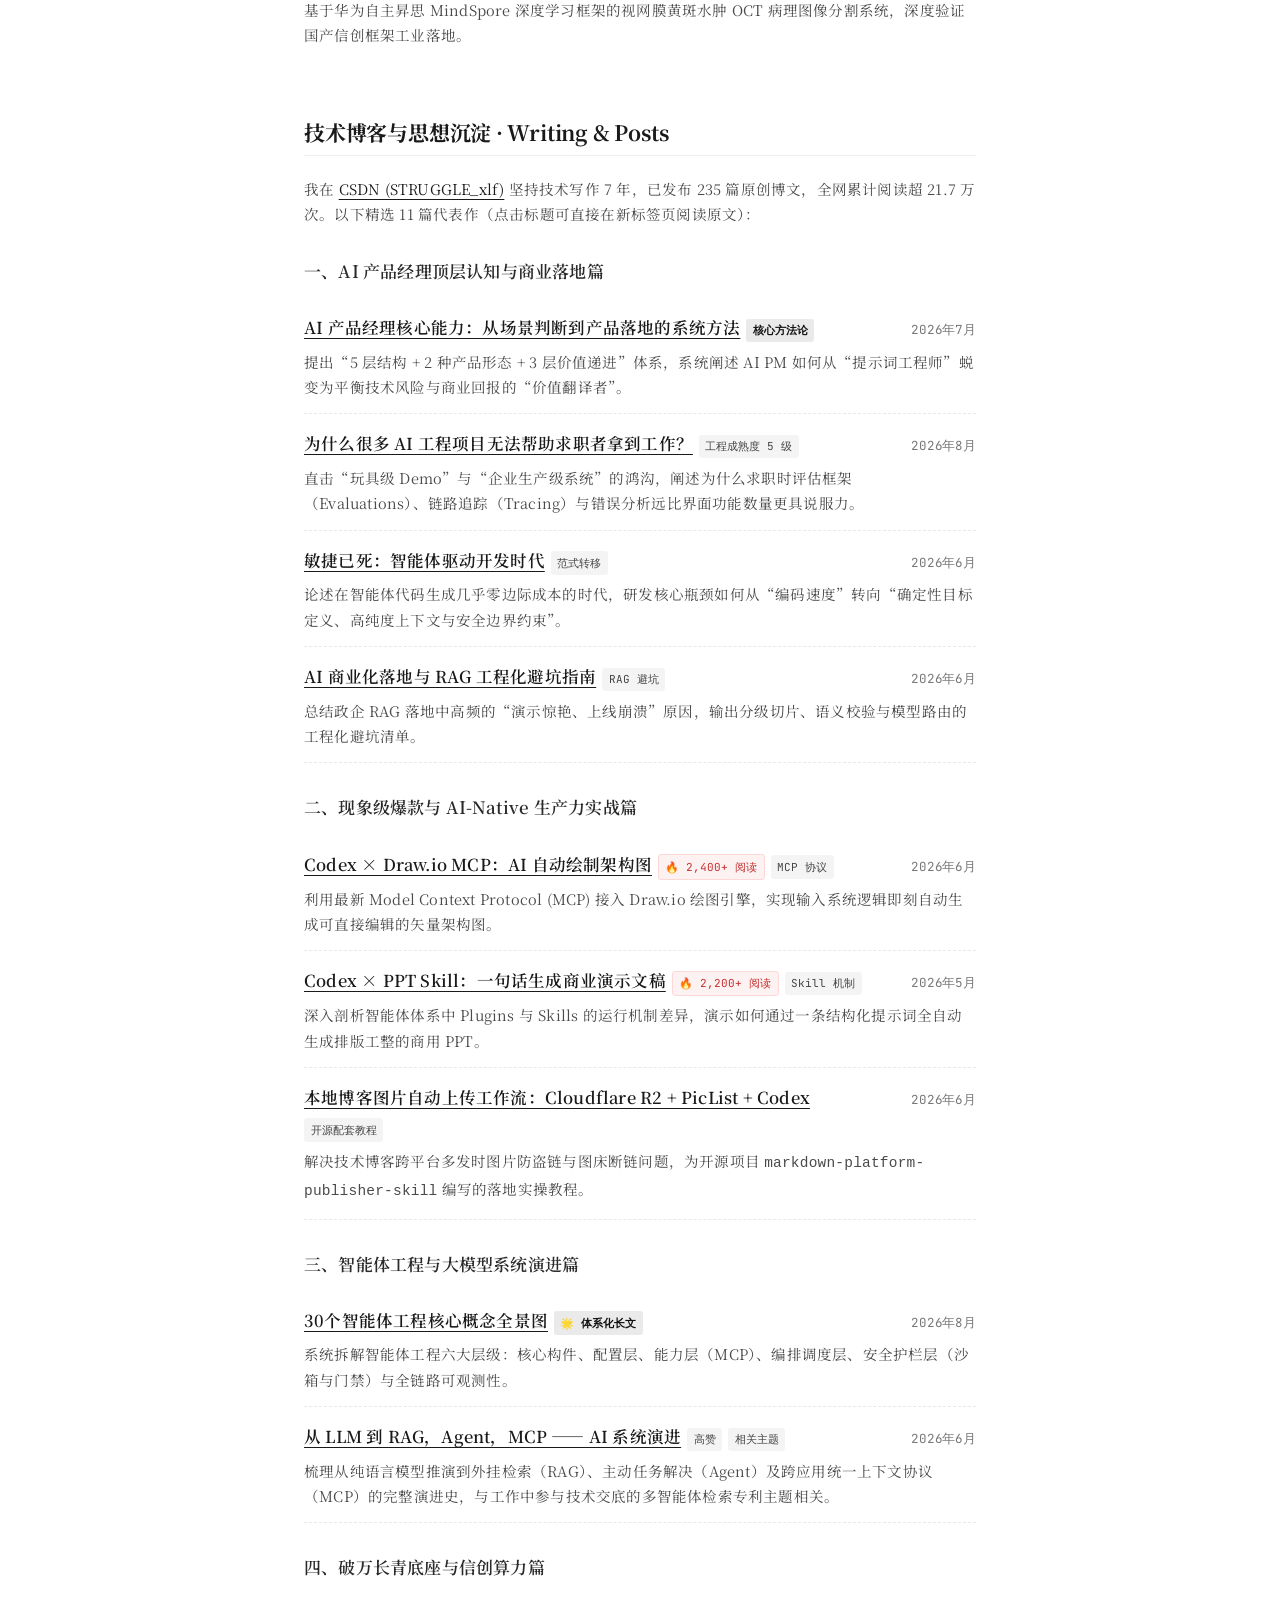
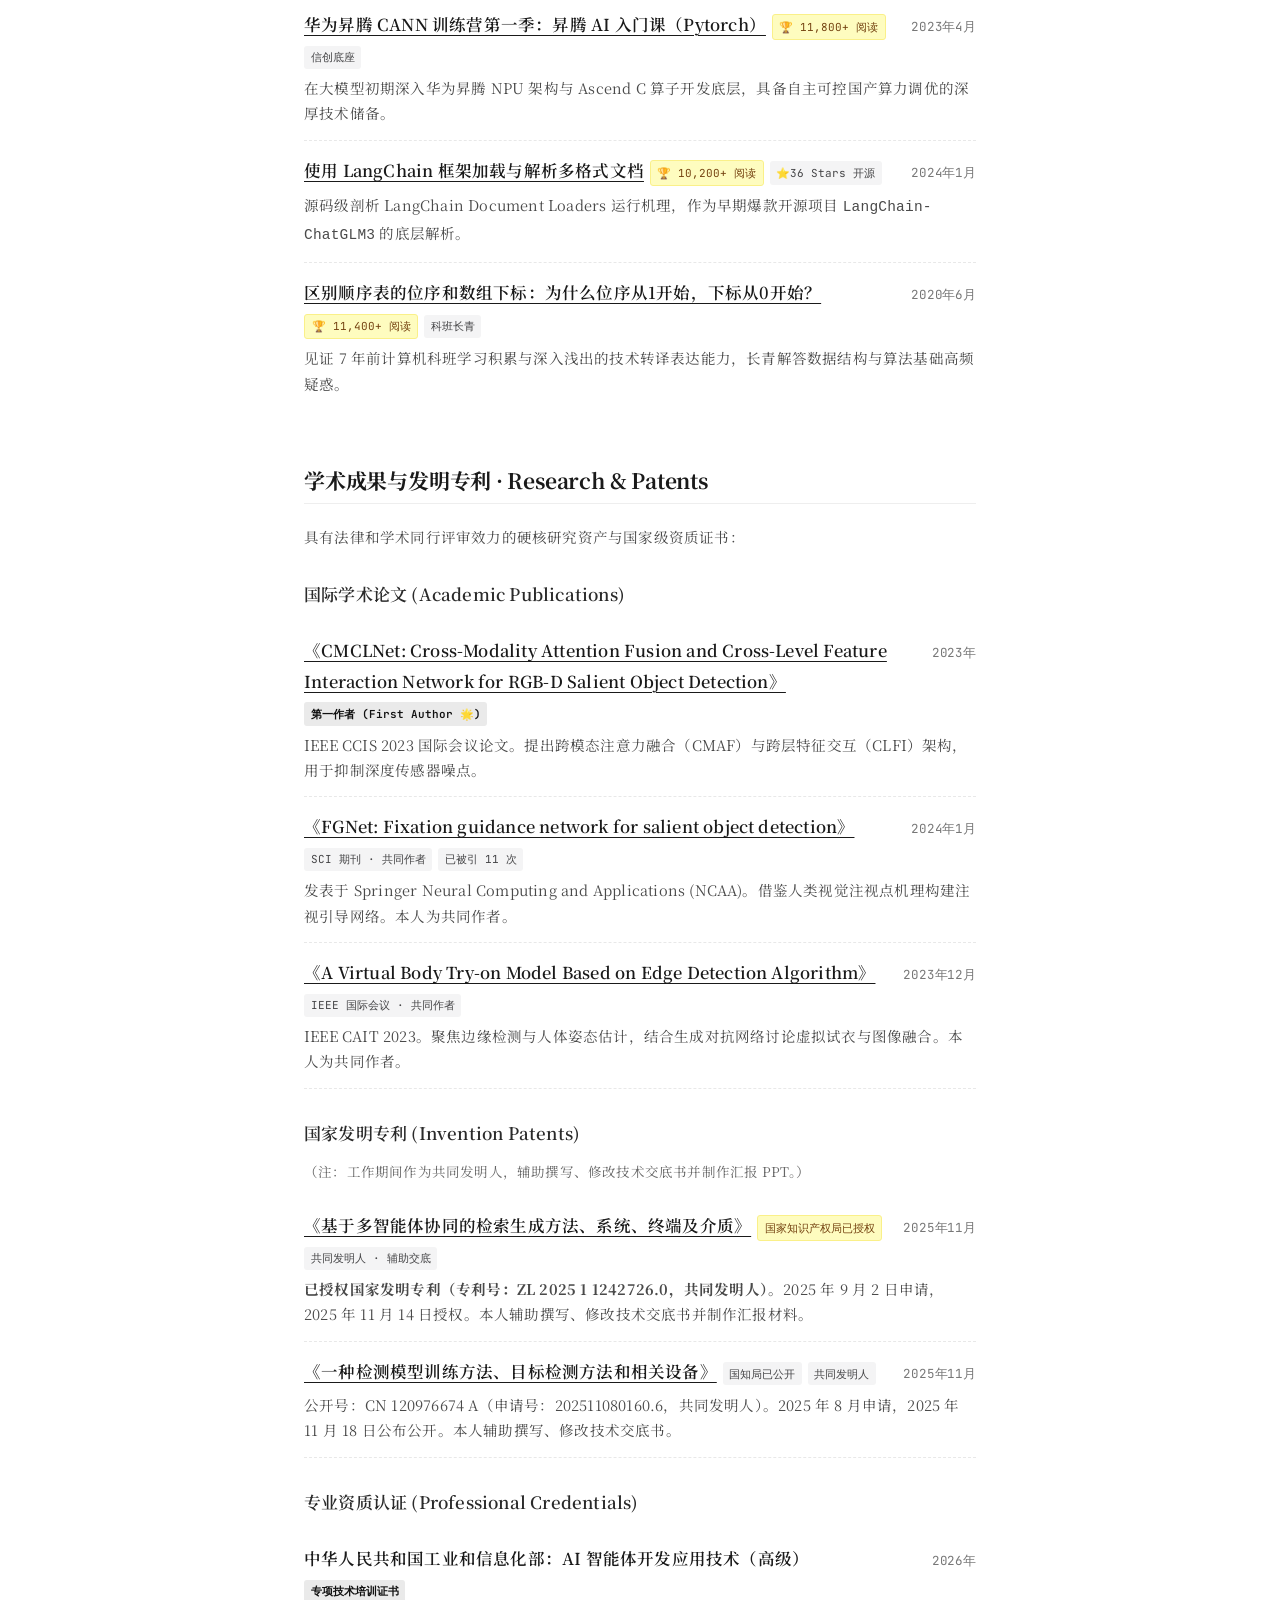
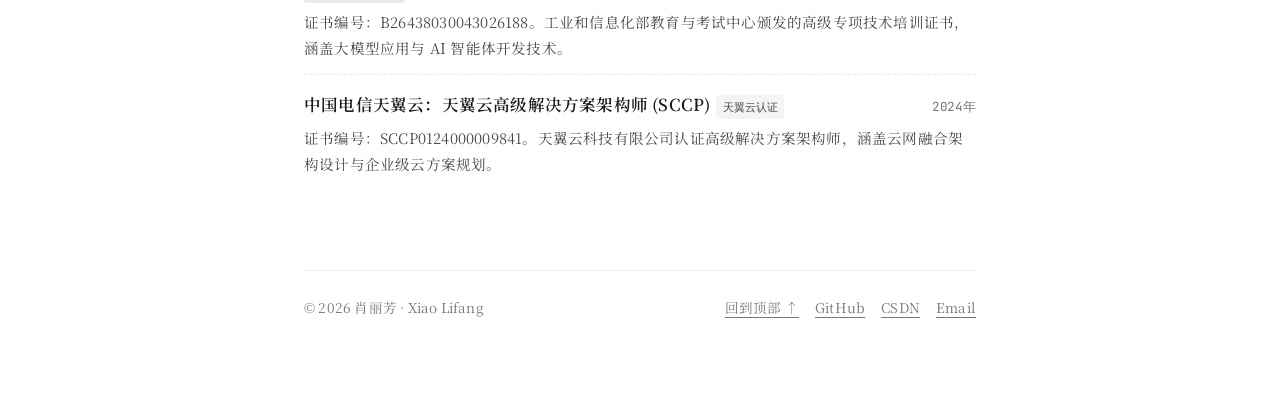
==== commit 4a9b35d8: "feat: upgrade Patent 2 link to official published document CN120976674A" ====
--- a/index.html
+++ b/index.html
@@ -696,14 +696,14 @@
         <div class="work-item">
           <div class="workline">
             <div class="work-title-group">
-              <a href="https://patents.google.com/?q=202511080160" target="_blank" rel="noopener" class="work-title">《一种检测模型训练方法、目标检测方法和相关设备》</a>
-              <span class="badge">参与技术交底材料</span>
+              <a href="https://patents.google.com/patent/CN120976674A/zh" target="_blank" rel="noopener" class="work-title">《一种检测模型训练方法、目标检测方法和相关设备》</a>
+              <span class="badge">国知局已公开</span>
               <span class="badge">共同发明人</span>
             </div>
-            <div class="work-date">2025年</div>
-          </div>
-          <p class="work-desc">
-            申请号：202511080160.6（共同发明人）。本人辅助撰写、修改技术交底书。
+            <div class="work-date">2025年11月</div>
+          </div>
+          <p class="work-desc">
+            公开号：CN 120976674 A（申请号：202511080160.6，共同发明人）。2025 年 8 月申请，2025 年 11 月 18 日公布公开。本人辅助撰写、修改技术交底书。
           </p>
         </div>
 
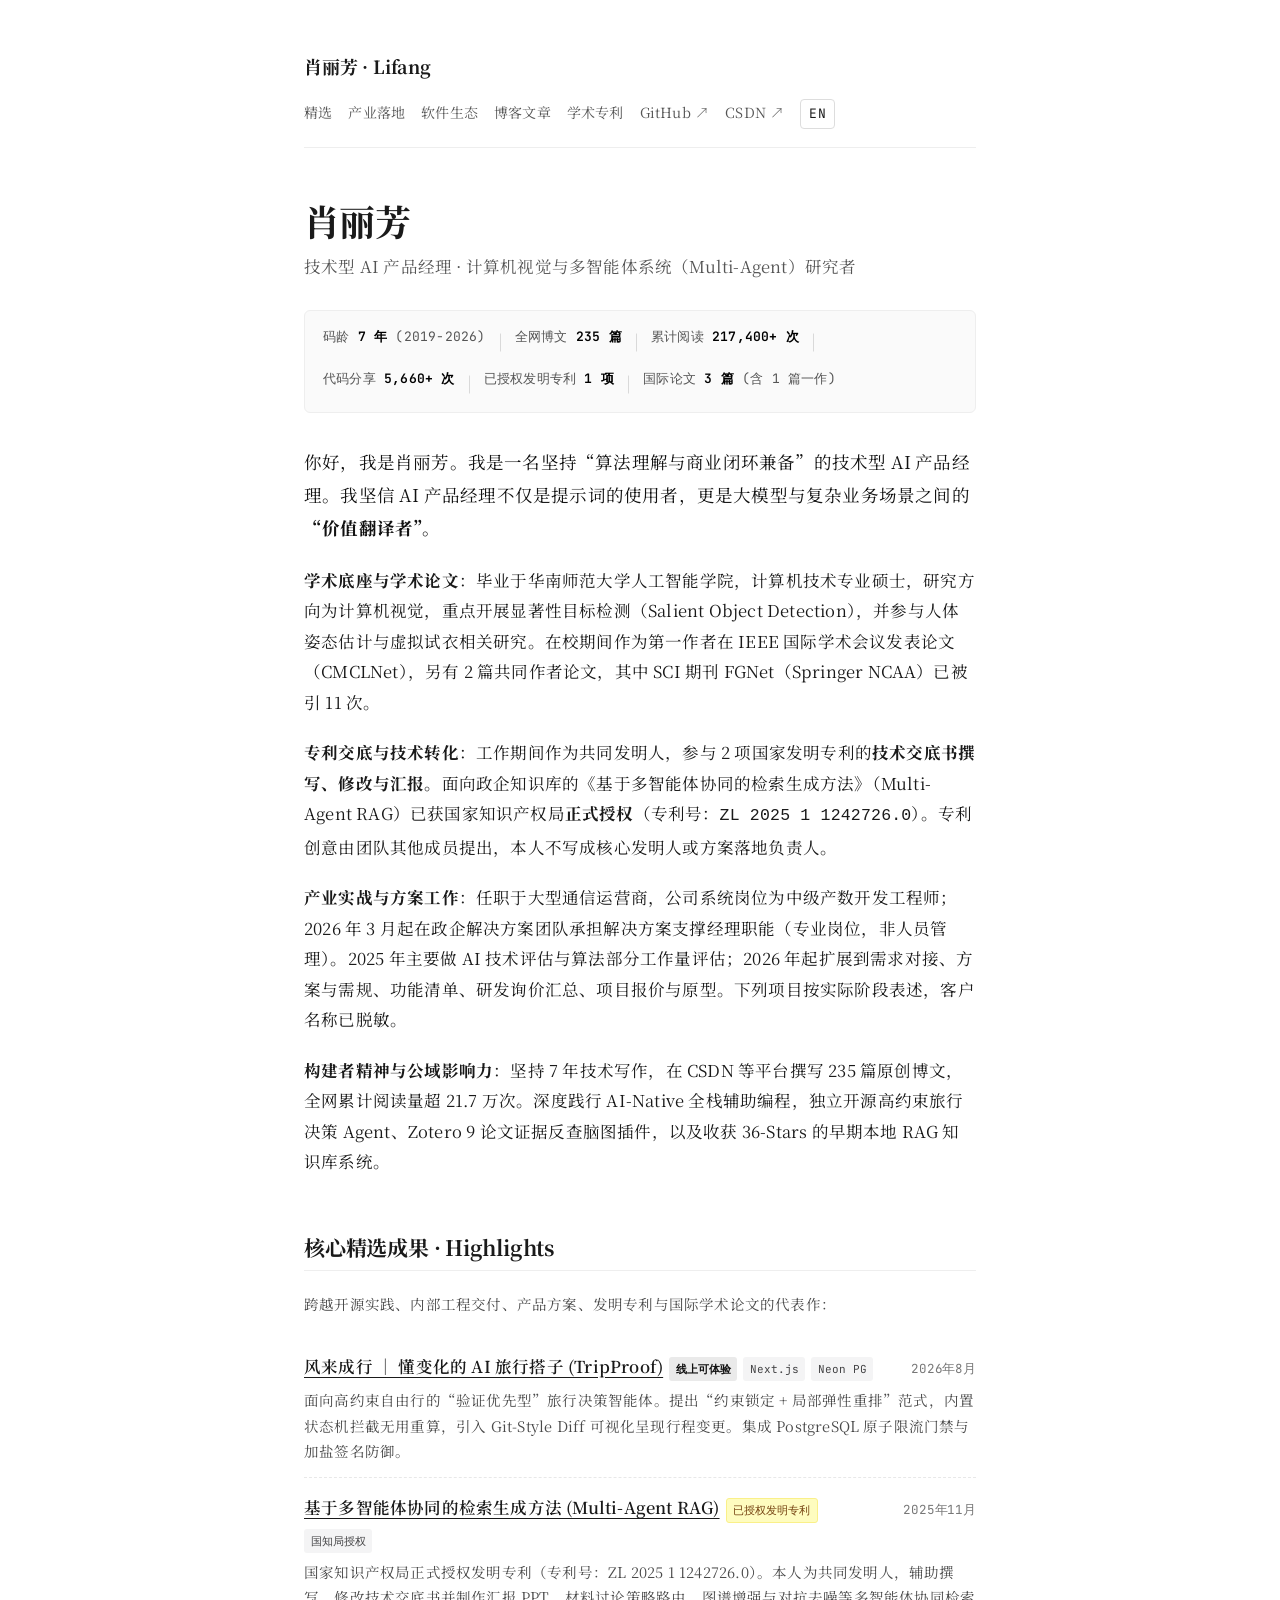
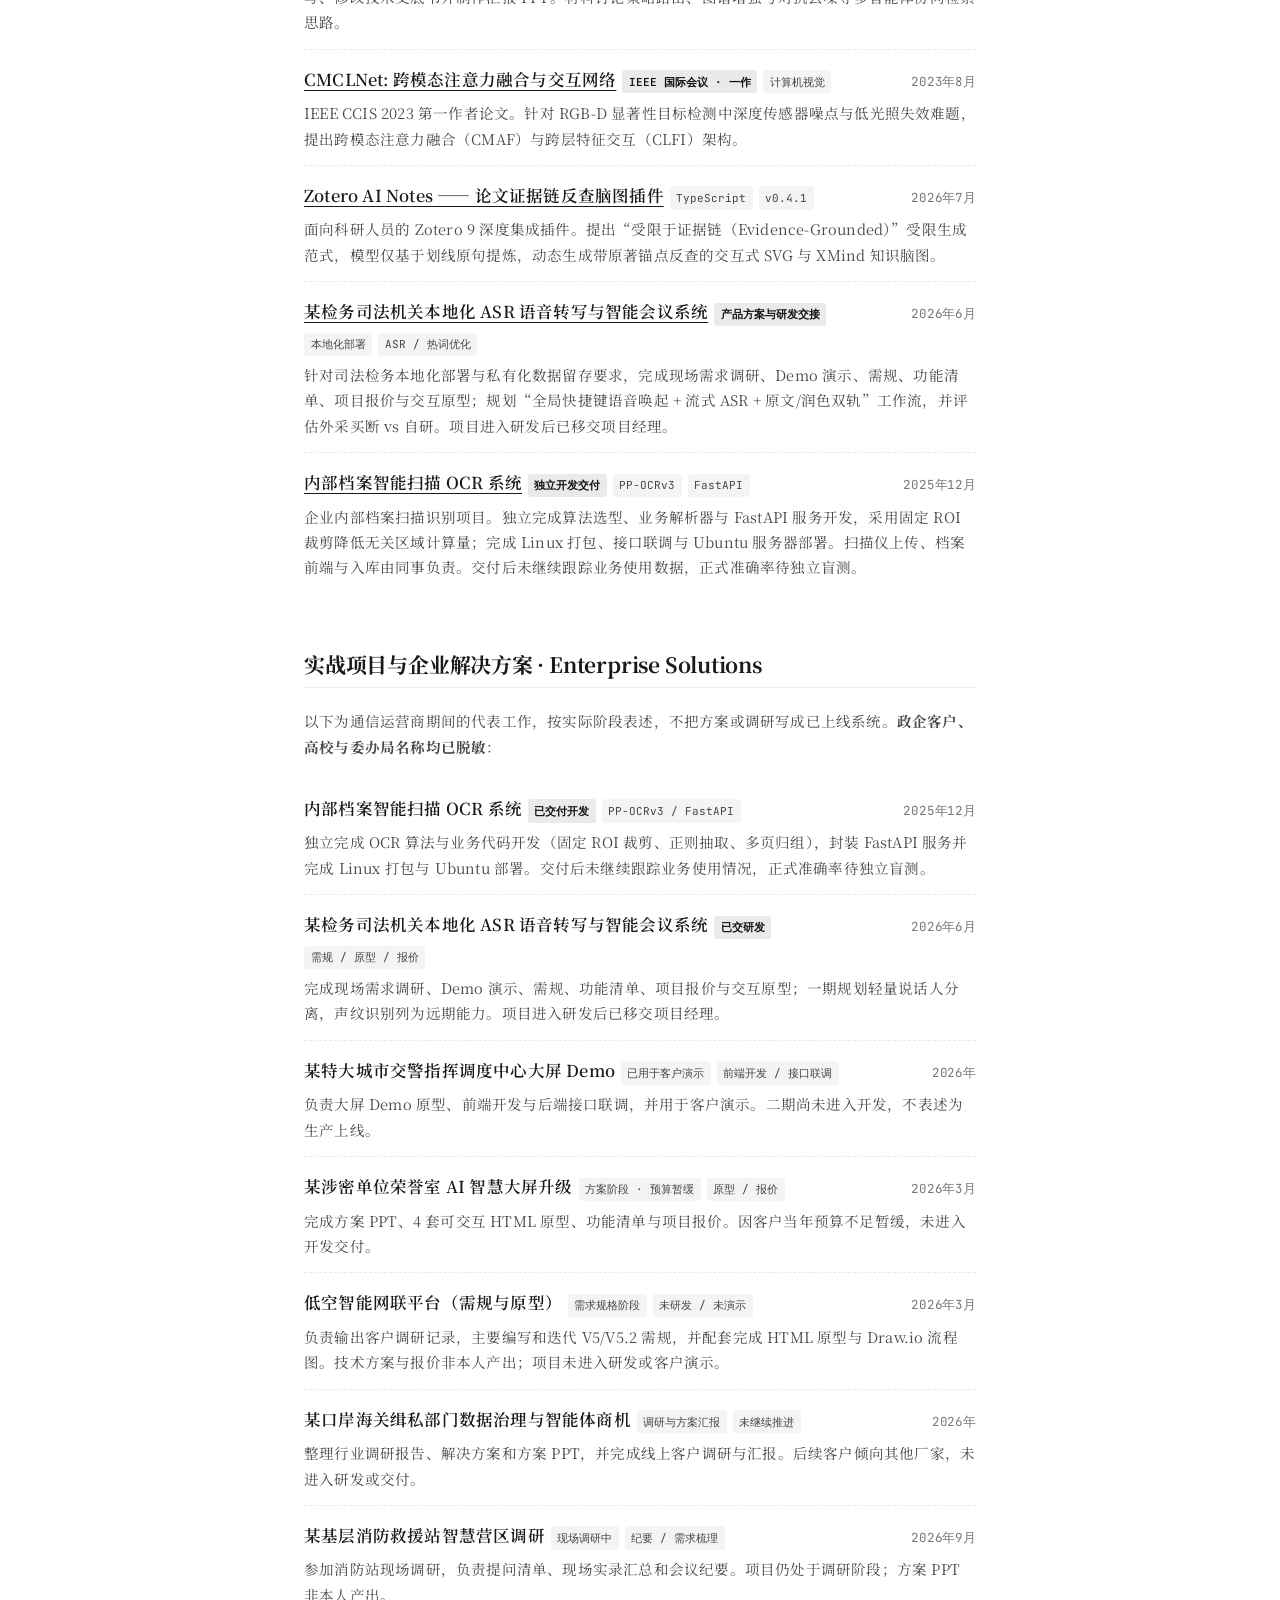
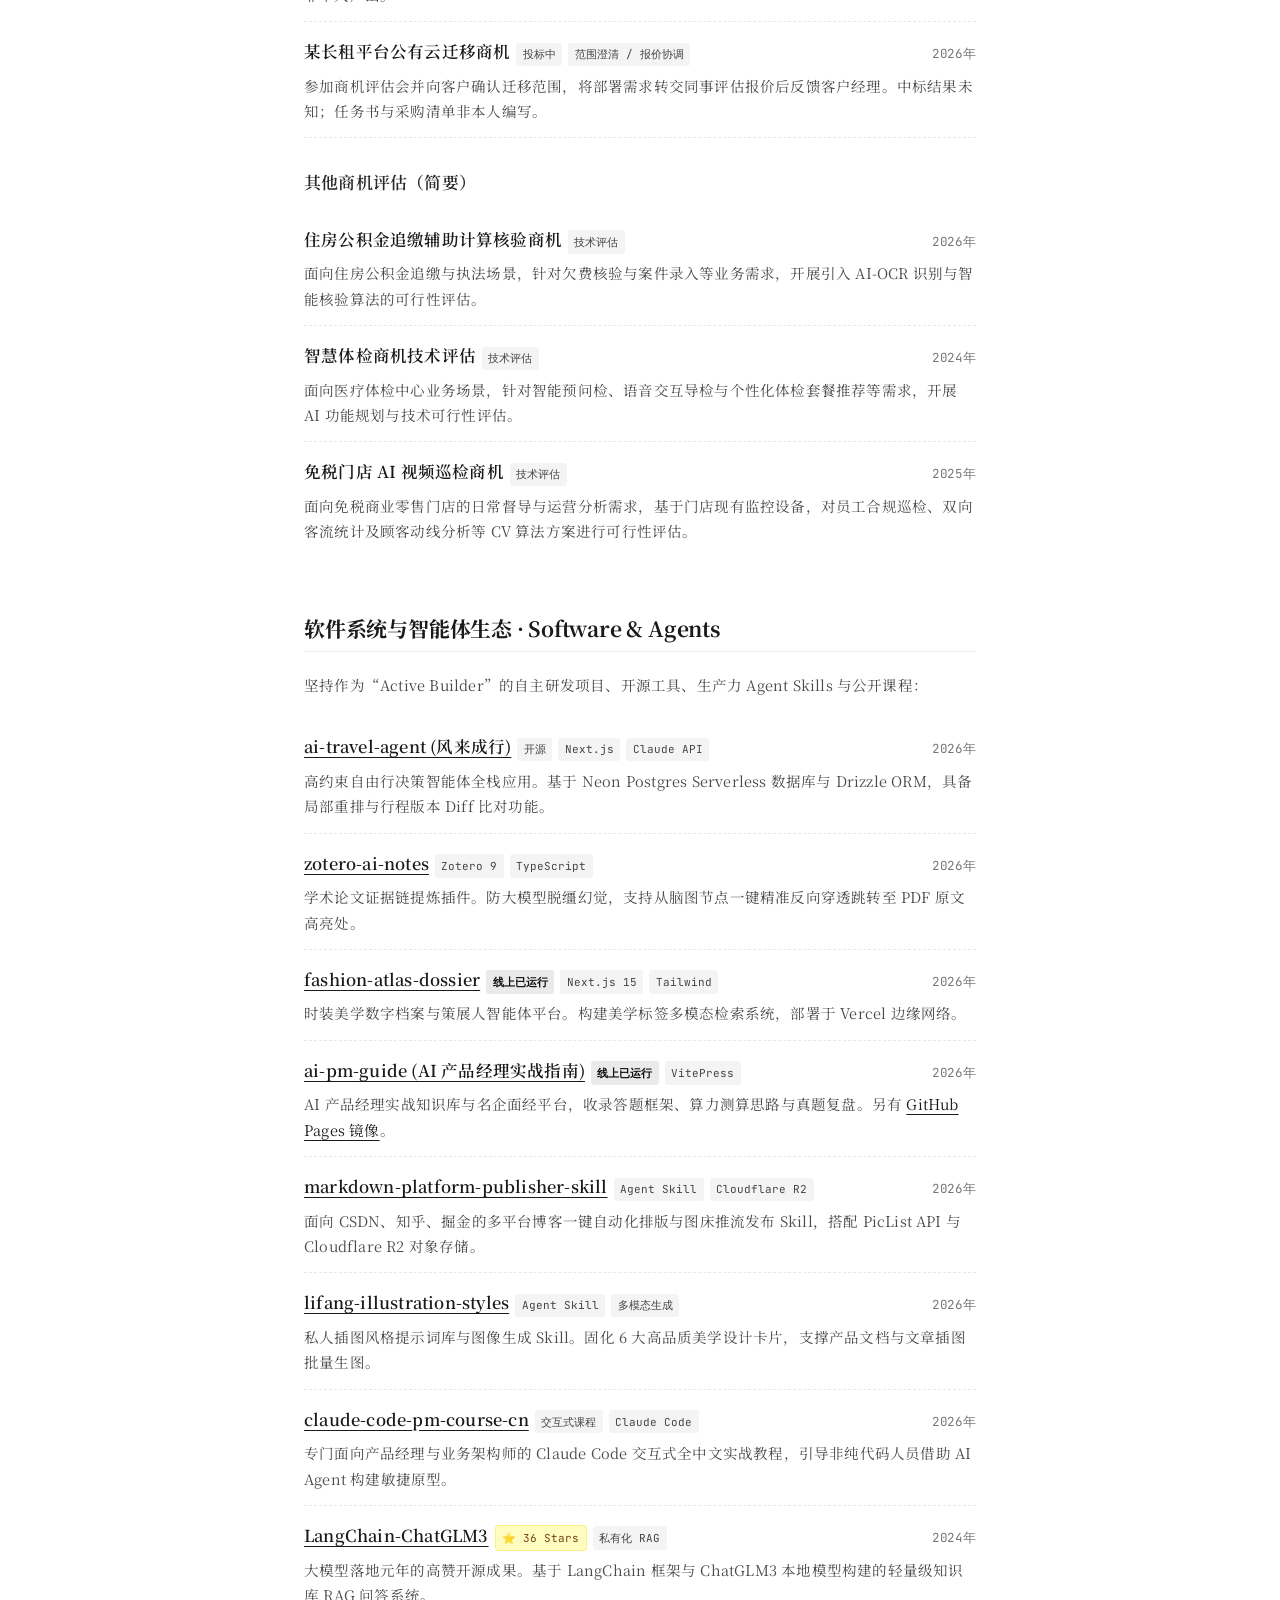
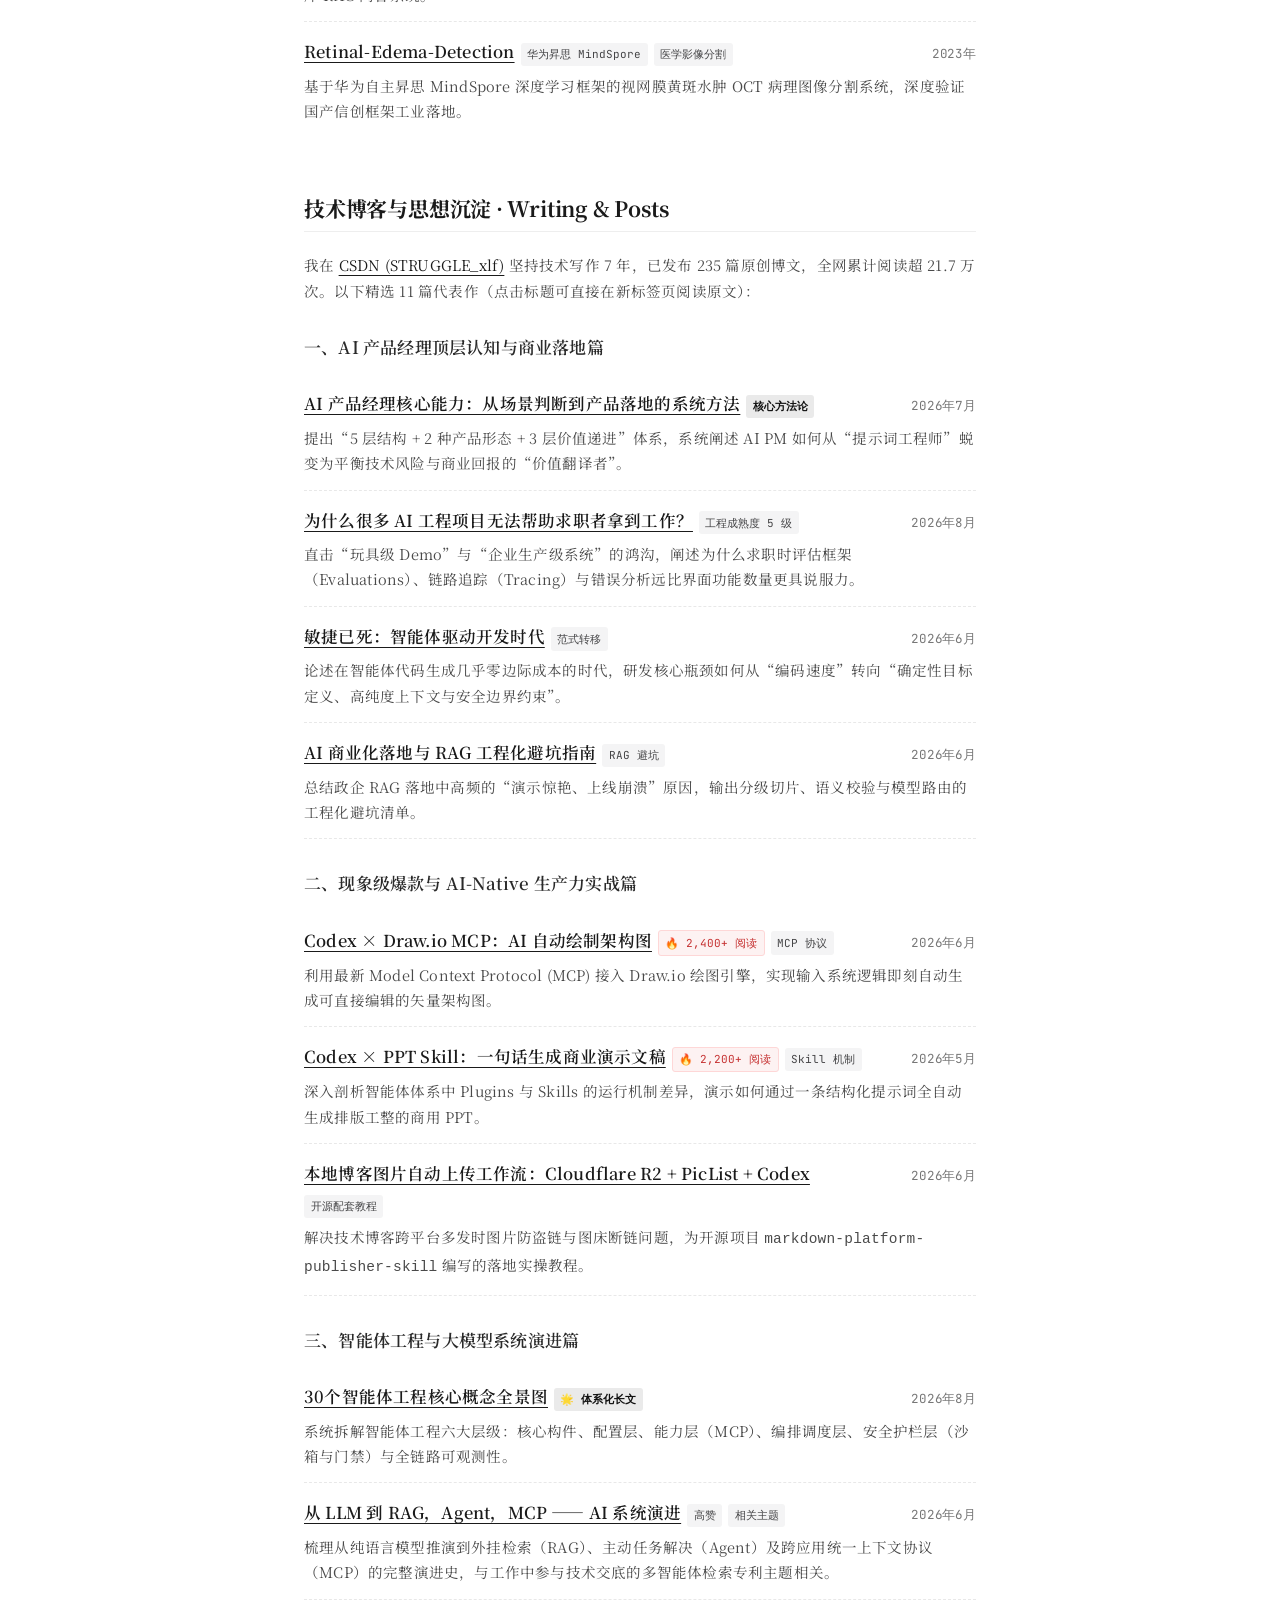
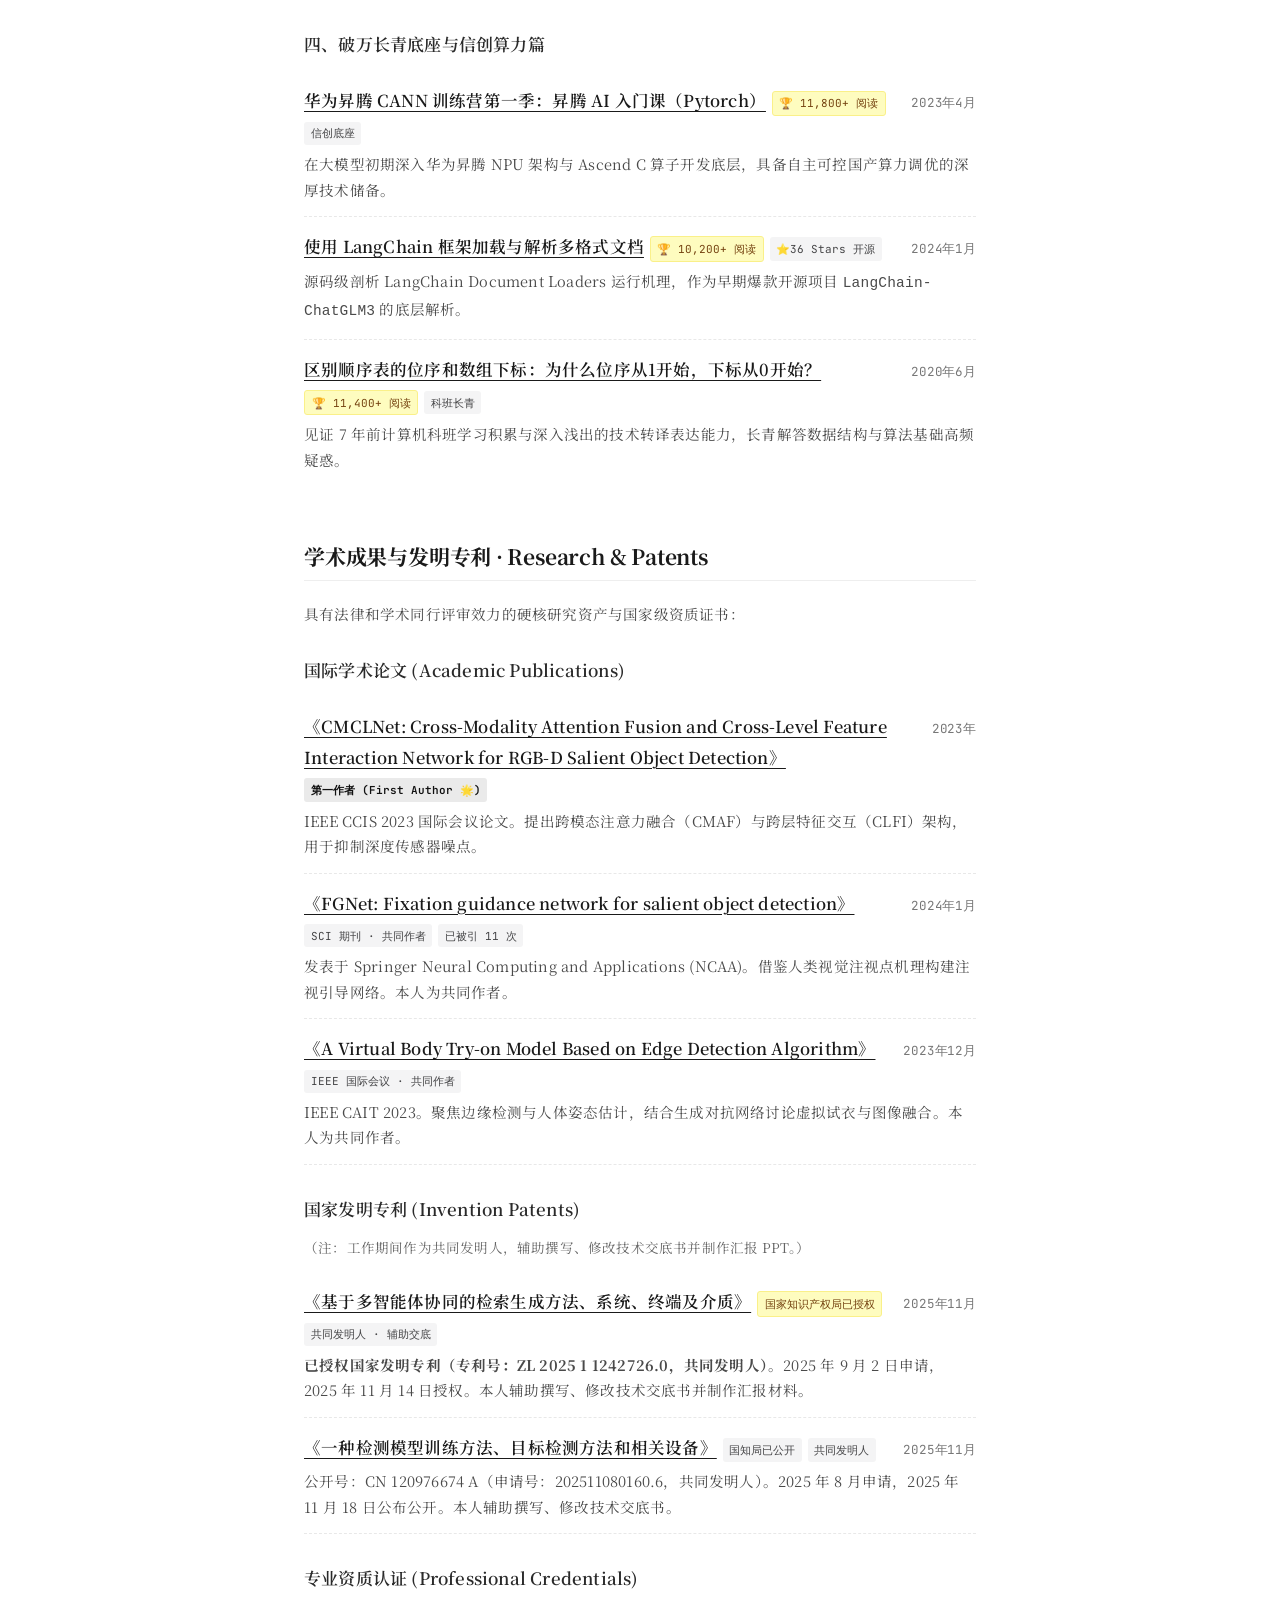
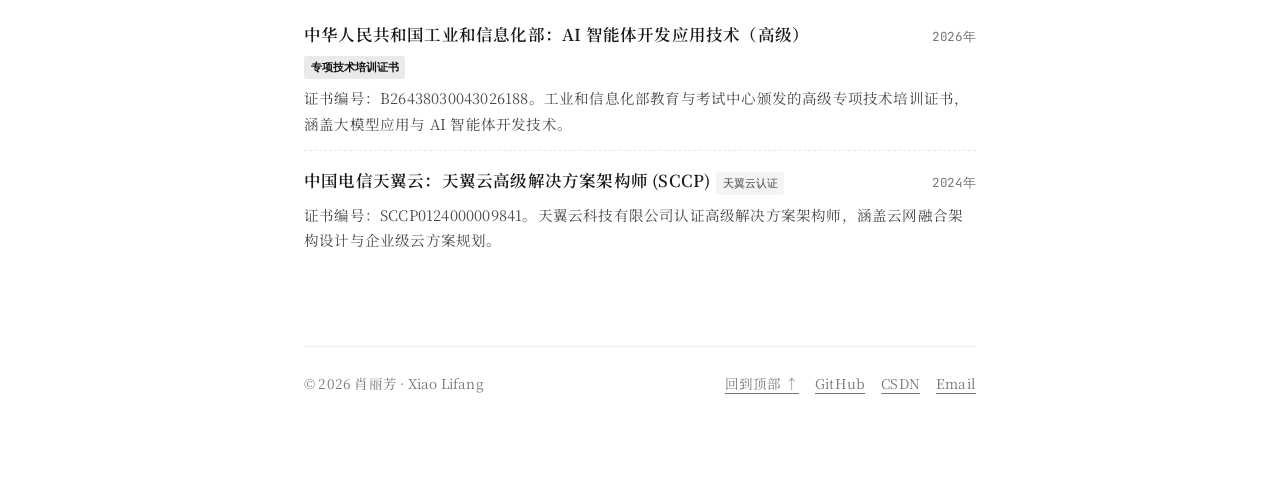
==== commit 3d74c62f: "fix: sanitize opportunity descriptions and remove telecom branding" ====
--- a/index.html
+++ b/index.html
@@ -160,7 +160,7 @@
             <div class="work-date">2025年12月</div>
           </div>
           <p class="work-desc">
-            电信内部档案扫描识别项目。独立完成算法选型、业务解析器与 FastAPI 服务开发，采用固定 ROI 裁剪降低无关区域计算量；完成 Linux 打包、接口联调与 Ubuntu 服务器部署。扫描仪上传、档案前端与入库由同事负责。交付后未继续跟踪业务使用数据，正式准确率待独立盲测。
+            企业内部档案扫描识别项目。独立完成算法选型、业务解析器与 FastAPI 服务开发，采用固定 ROI 裁剪降低无关区域计算量；完成 Linux 打包、接口联调与 Ubuntu 服务器部署。扫描仪上传、档案前端与入库由同事负责。交付后未继续跟踪业务使用数据，正式准确率待独立盲测。
           </p>
         </div>
       </section>
@@ -289,11 +289,11 @@
           <div class="workline">
             <div class="work-title-group">
               <span class="work-title">住房公积金追缴辅助计算核验商机</span>
-              <span class="badge">背景了解</span>
-            </div>
-            <div class="work-date">2026年</div>
-          </div>
-          <p class="work-desc">了解合作边界与投标风险。电信侧不参与实际开发，本人未编写功能清单，不作为个人重点项目。</p>
+              <span class="badge">技术评估</span>
+            </div>
+            <div class="work-date">2026年</div>
+          </div>
+          <p class="work-desc">面向住房公积金追缴与执法场景，针对欠费核验与案件录入等业务需求，开展引入 AI-OCR 识别与智能核验算法的可行性评估。</p>
         </div>
         <div class="work-item">
           <div class="workline">
@@ -303,7 +303,7 @@
             </div>
             <div class="work-date">2024年</div>
           </div>
-          <p class="work-desc">参与功能与技术可行性评估，未参与开发、测试或上线。</p>
+          <p class="work-desc">面向医疗体检中心业务场景，针对智能预问检、语音交互导检与个性化体检套餐推荐等需求，开展 AI 功能规划与技术可行性评估。</p>
         </div>
         <div class="work-item">
           <div class="workline">
@@ -313,7 +313,7 @@
             </div>
             <div class="work-date">2025年</div>
           </div>
-          <p class="work-desc">参与 AI 视频巡检方向的技术评估；目录中的报价材料非本人编制，项目未由本人开发落地。</p>
+          <p class="work-desc">面向免税商业零售门店的日常督导与运营分析需求，基于门店现有监控设备，对员工合规巡检、双向客流统计及顾客动线分析等 CV 算法方案进行可行性评估。</p>
         </div>
       </section>
 
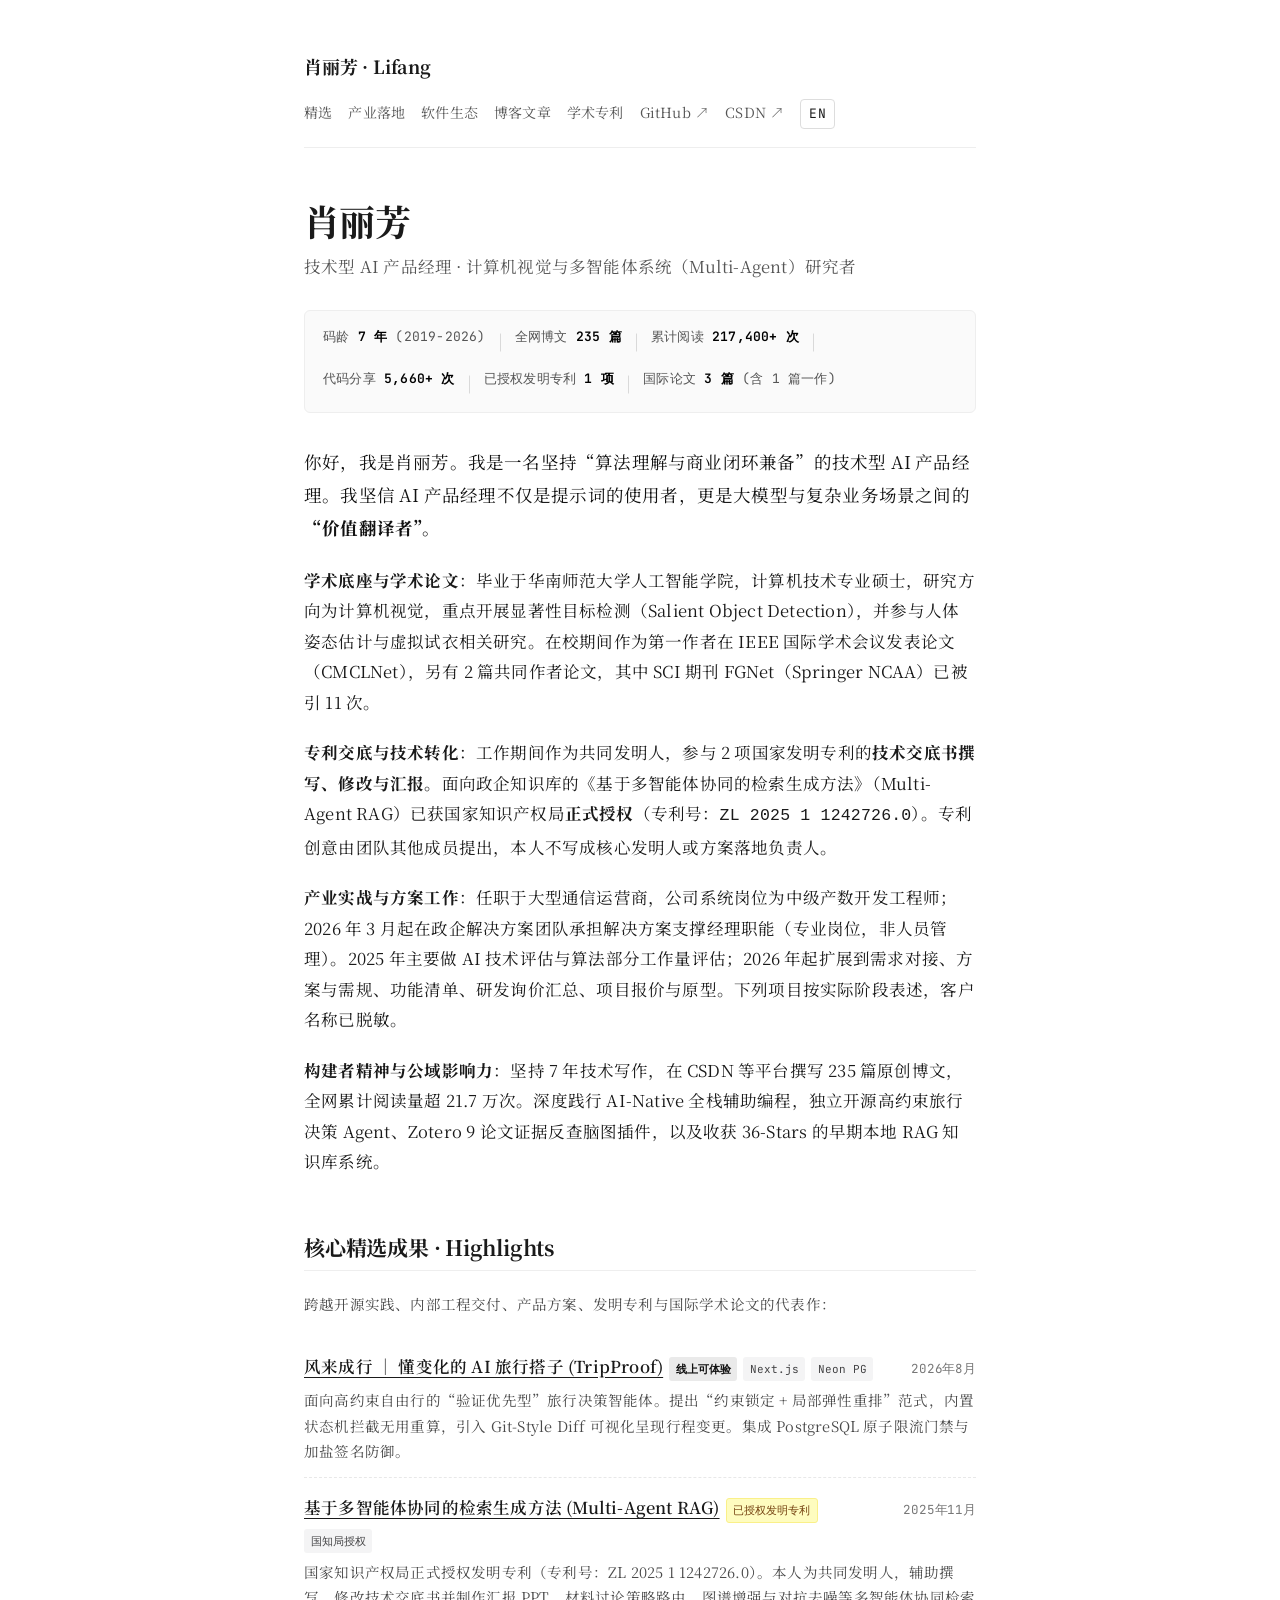
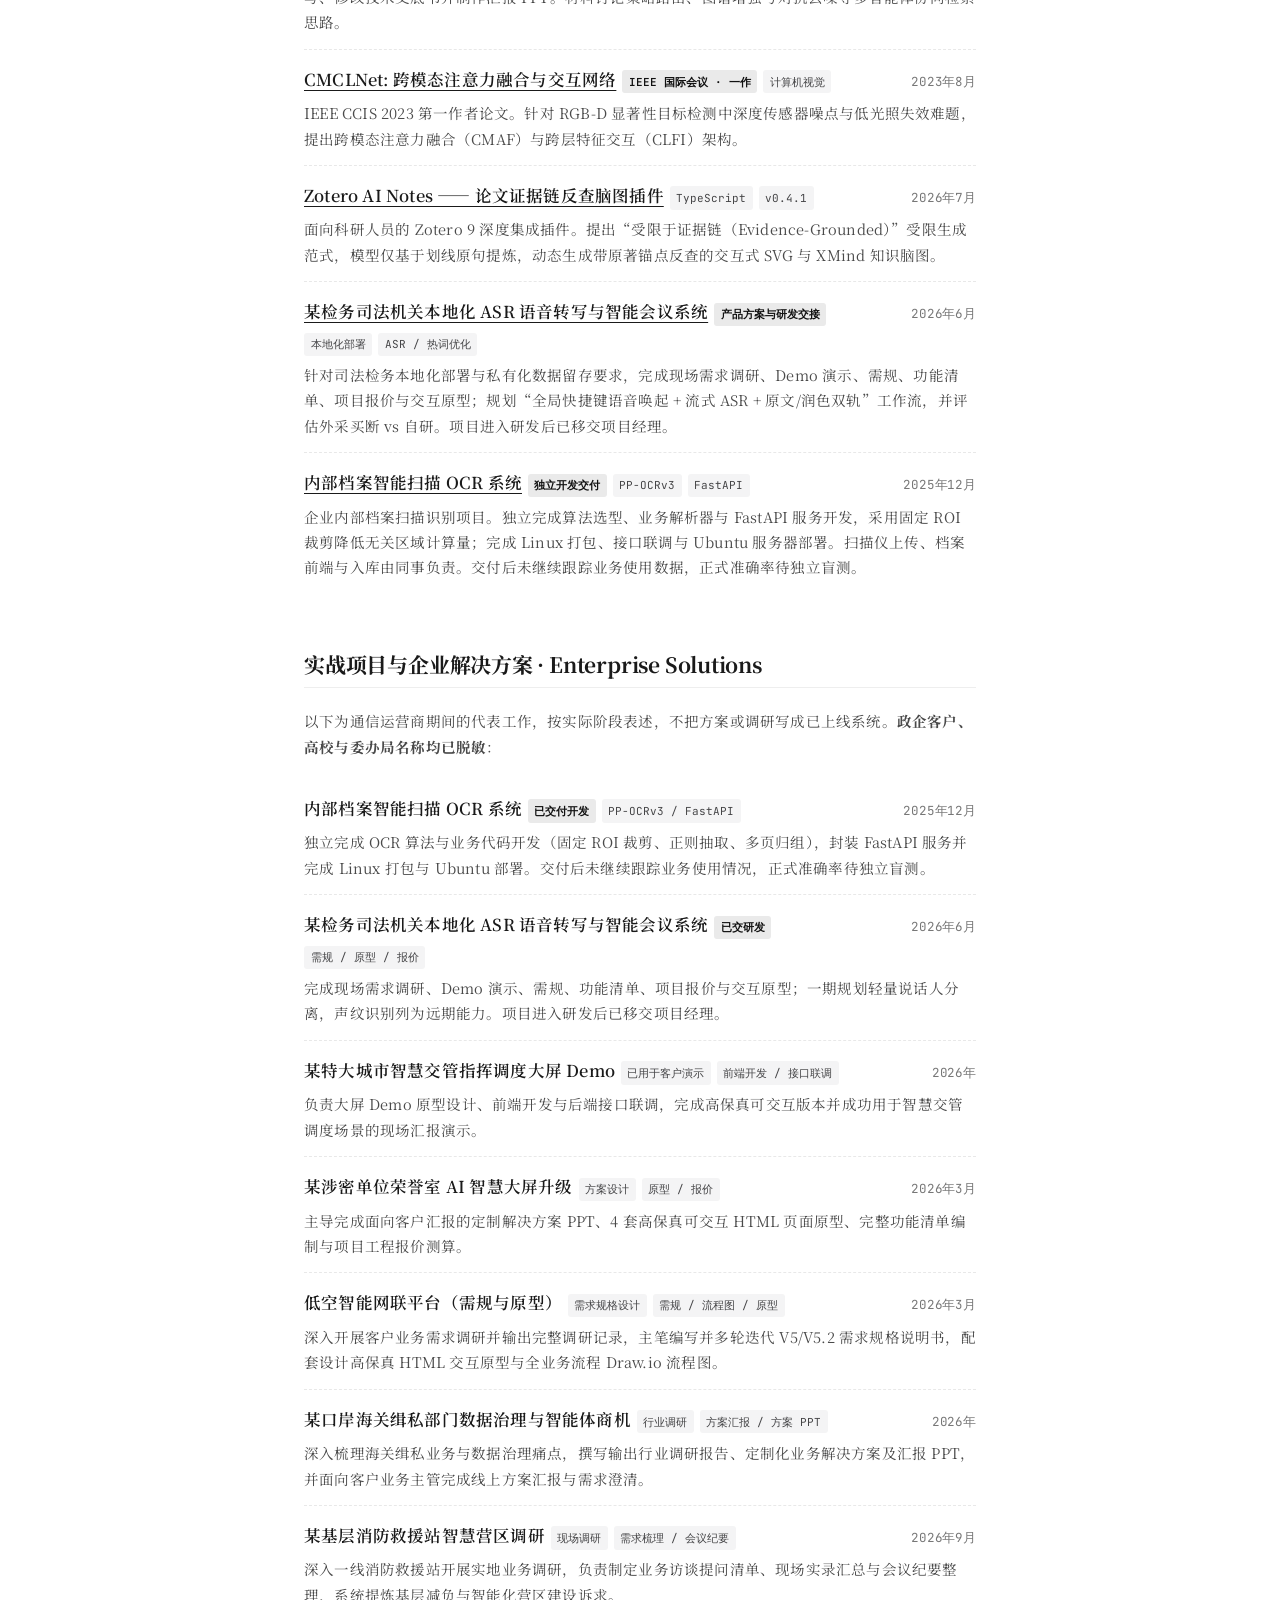
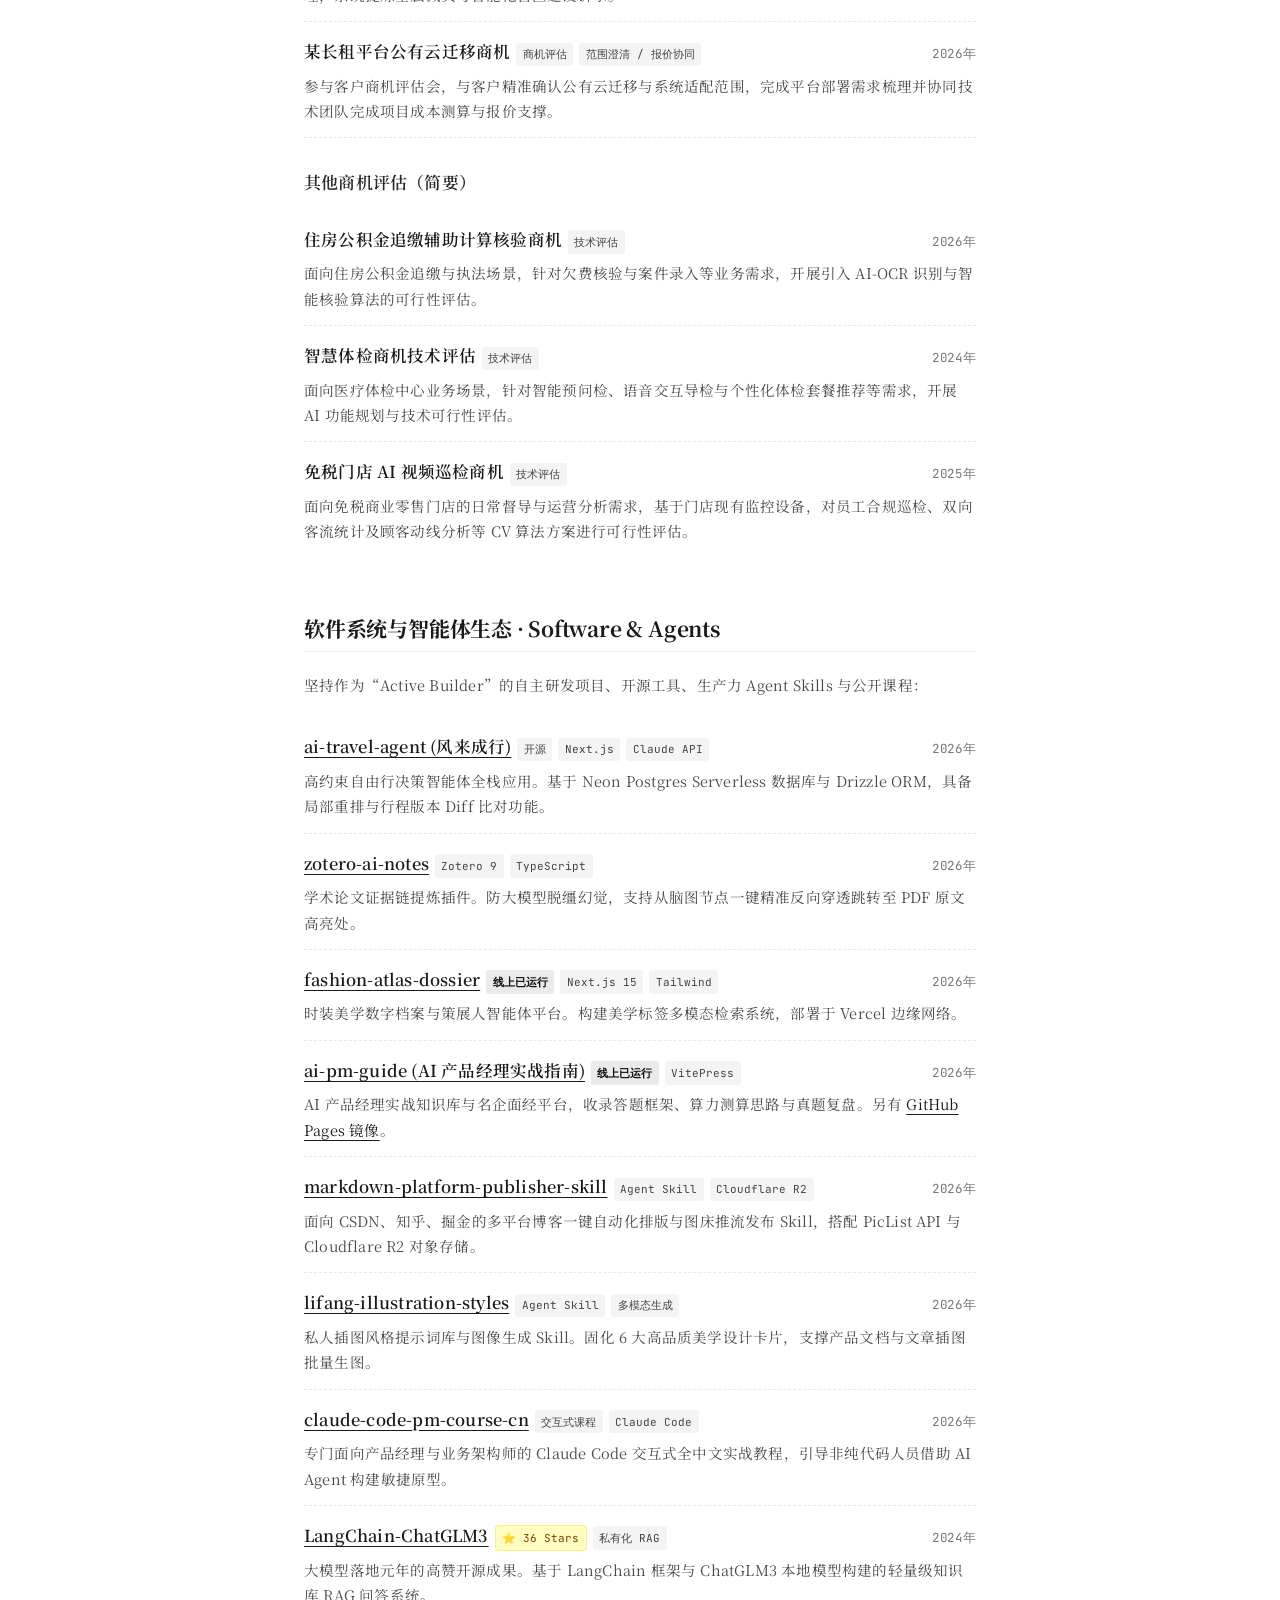
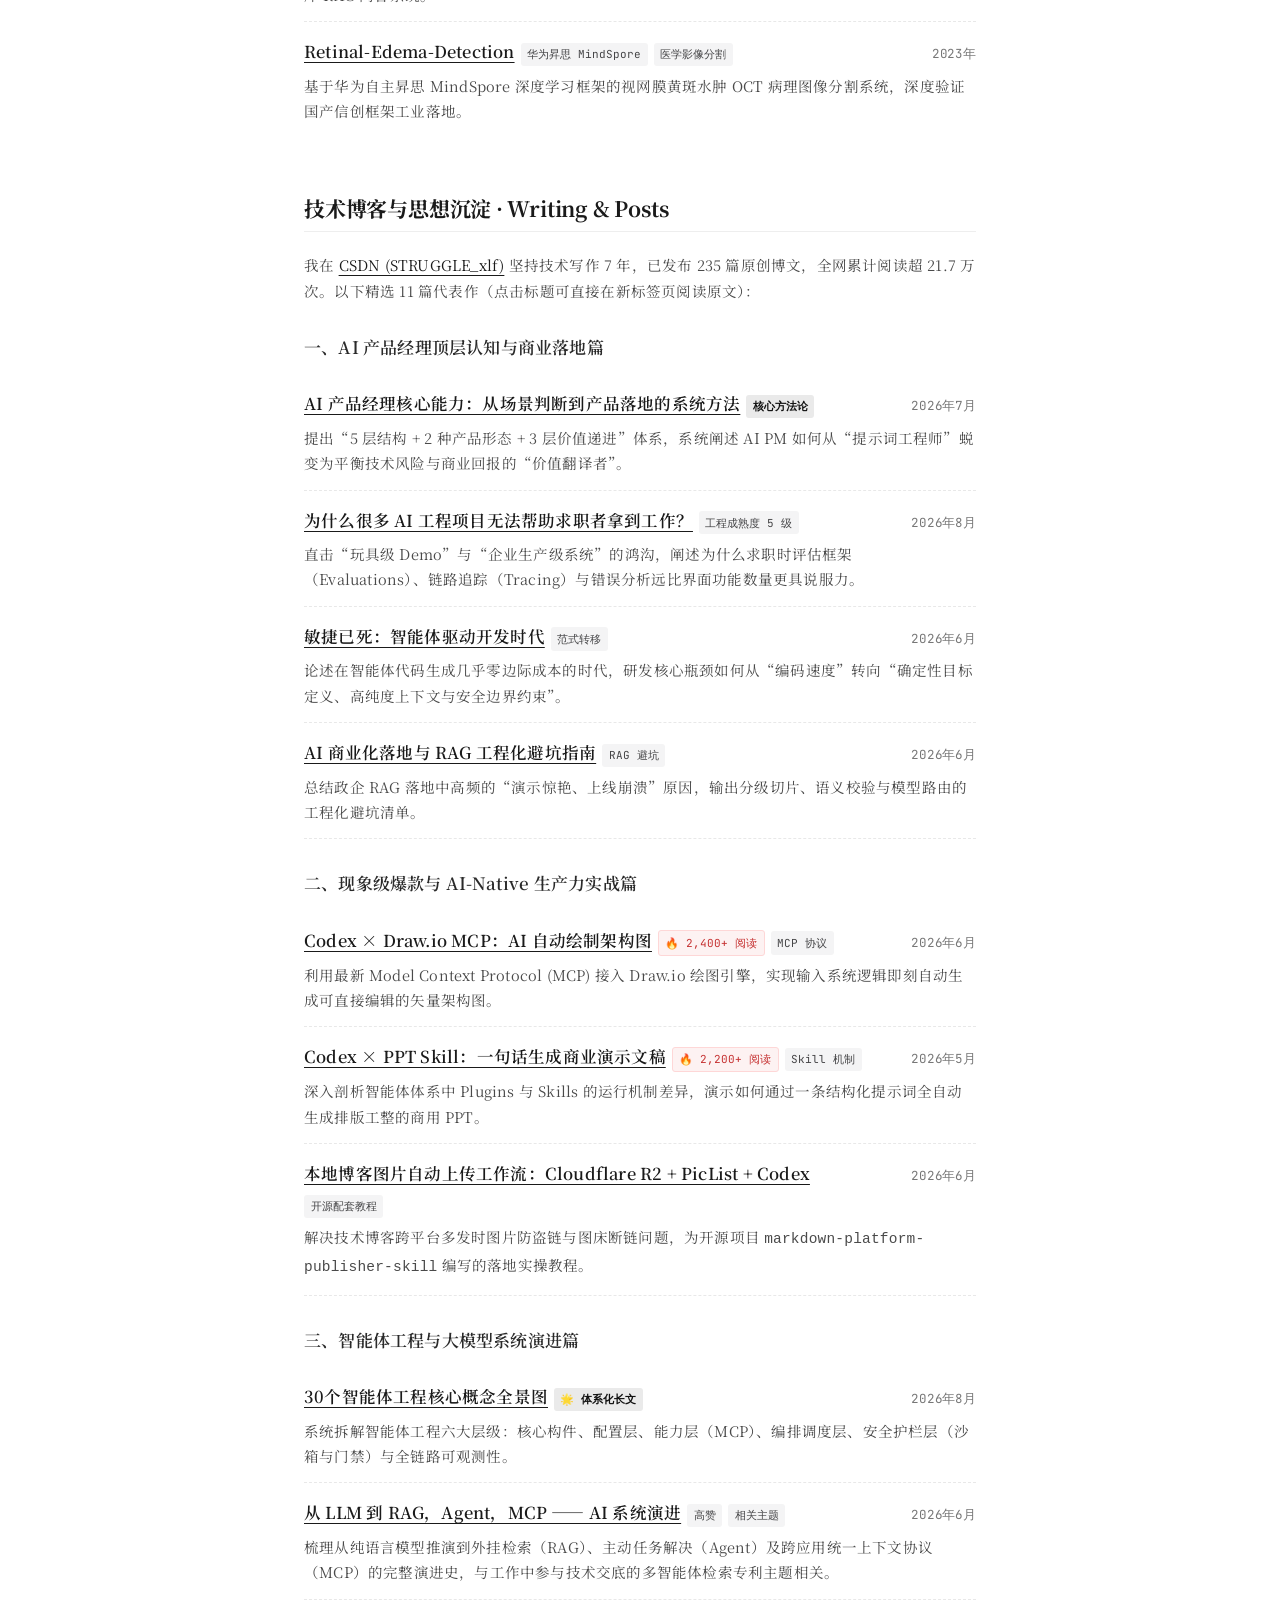
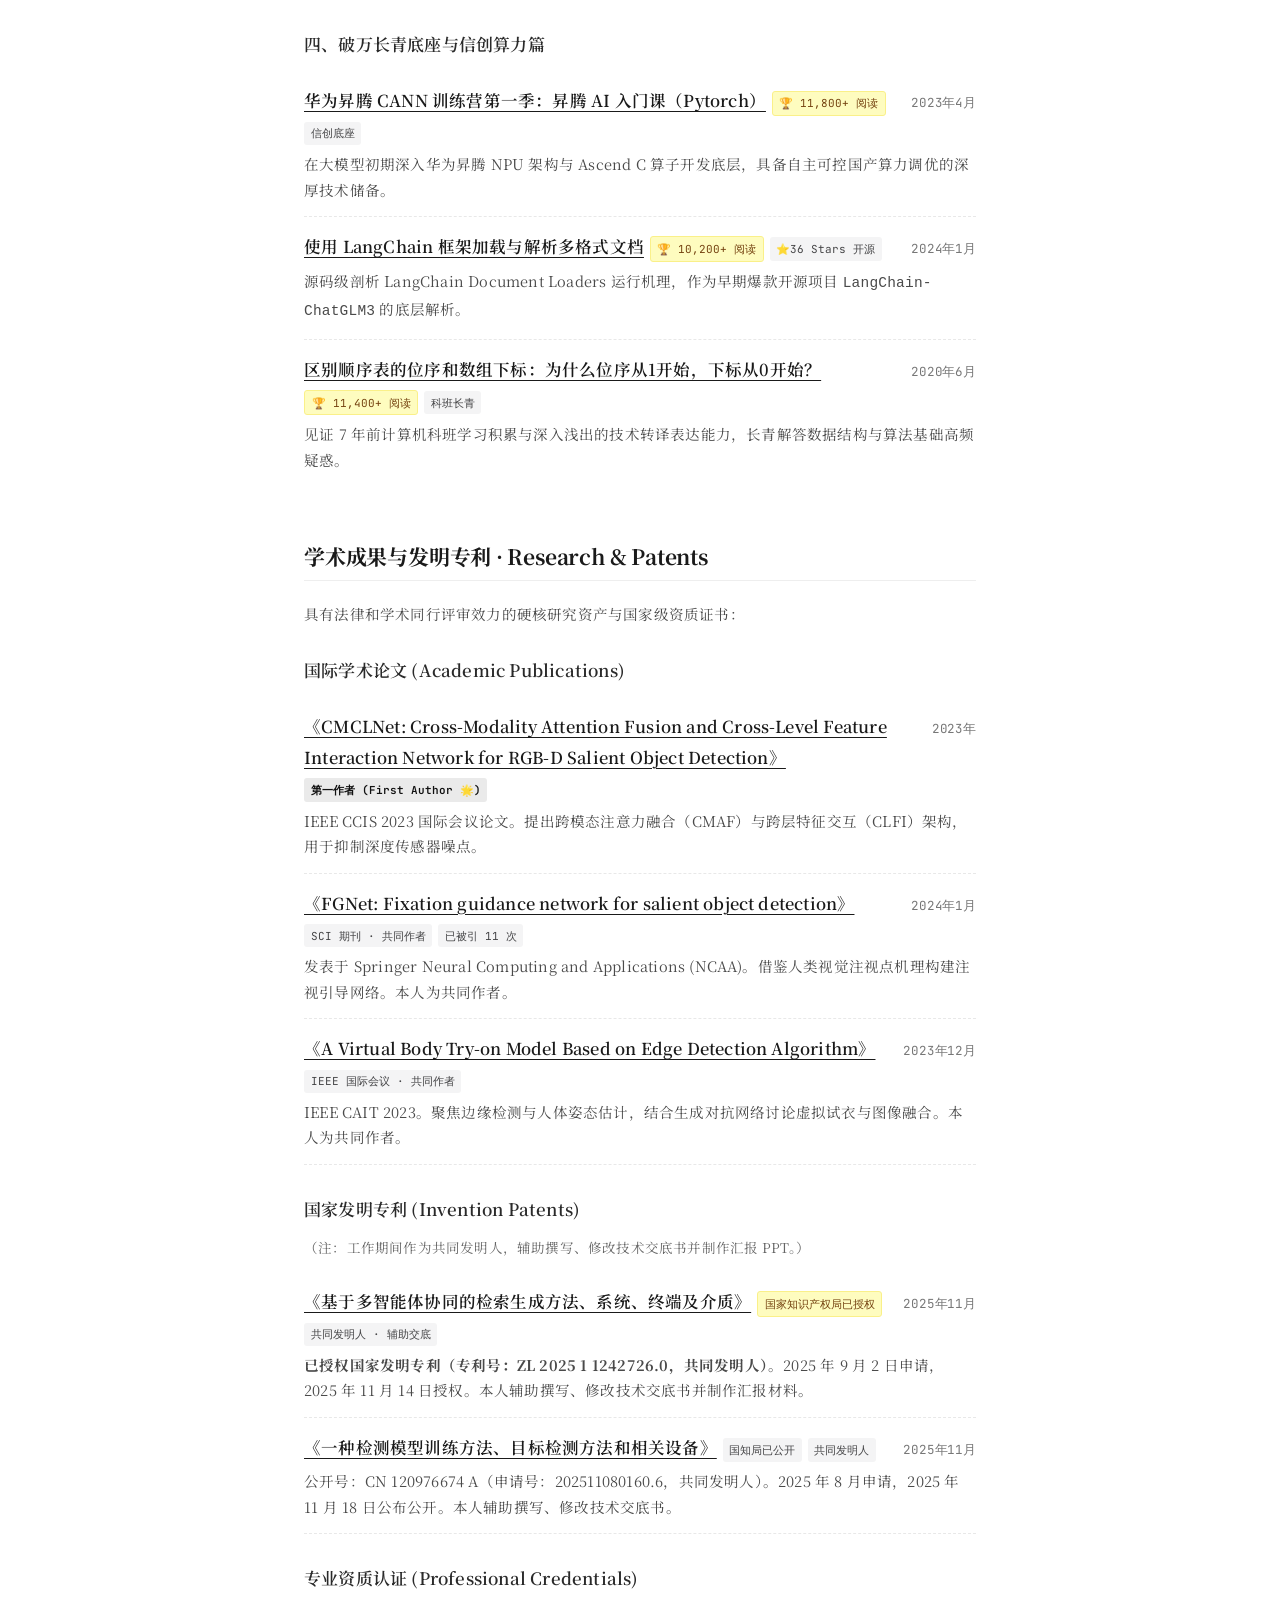
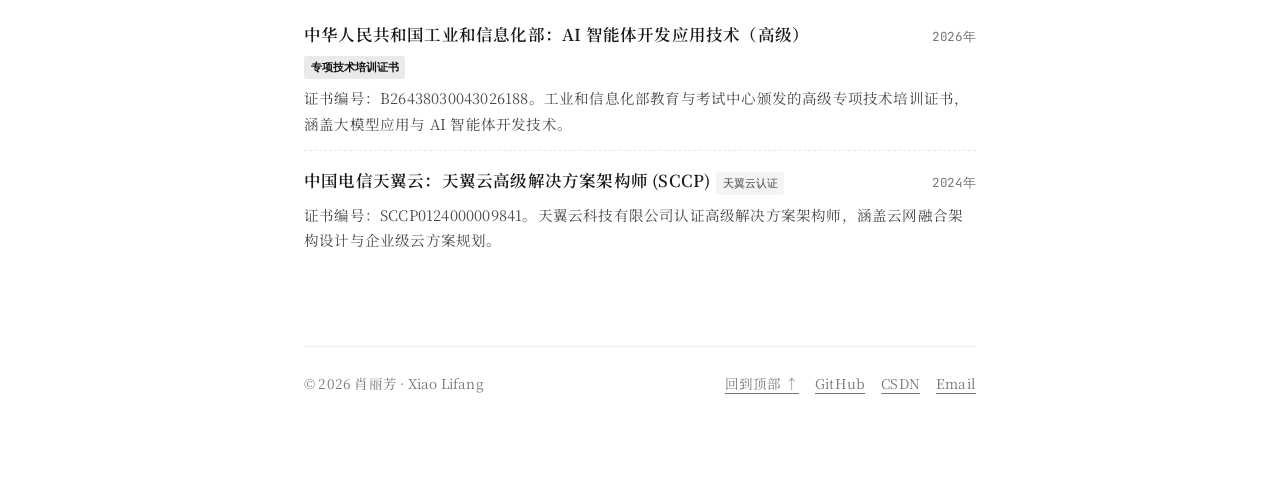
==== commit 9173e691: "feat: upgrade project descriptions to proactive achievements and desensitize traffic keywords" ====
--- a/index.html
+++ b/index.html
@@ -203,14 +203,14 @@
         <div class="work-item">
           <div class="workline">
             <div class="work-title-group">
-              <span class="work-title">某特大城市交警指挥调度中心大屏 Demo</span>
+              <span class="work-title">某特大城市智慧交管指挥调度大屏 Demo</span>
               <span class="badge">已用于客户演示</span>
               <span class="badge">前端开发 / 接口联调</span>
             </div>
             <div class="work-date">2026年</div>
           </div>
           <p class="work-desc">
-            负责大屏 Demo 原型、前端开发与后端接口联调，并用于客户演示。二期尚未进入开发，不表述为生产上线。
+            负责大屏 Demo 原型设计、前端开发与后端接口联调，完成高保真可交互版本并成功用于智慧交管调度场景的现场汇报演示。
           </p>
         </div>
 
@@ -218,13 +218,13 @@
           <div class="workline">
             <div class="work-title-group">
               <span class="work-title">某涉密单位荣誉室 AI 智慧大屏升级</span>
-              <span class="badge">方案阶段 · 预算暂缓</span>
+              <span class="badge">方案设计</span>
               <span class="badge">原型 / 报价</span>
             </div>
             <div class="work-date">2026年3月</div>
           </div>
           <p class="work-desc">
-            完成方案 PPT、4 套可交互 HTML 原型、功能清单与项目报价。因客户当年预算不足暂缓，未进入开发交付。
+            主导完成面向客户汇报的定制解决方案 PPT、4 套高保真可交互 HTML 页面原型、完整功能清单编制与项目工程报价测算。
           </p>
         </div>
 
@@ -232,13 +232,13 @@
           <div class="workline">
             <div class="work-title-group">
               <span class="work-title">低空智能网联平台（需规与原型）</span>
-              <span class="badge">需求规格阶段</span>
-              <span class="badge">未研发 / 未演示</span>
+              <span class="badge">需求规格设计</span>
+              <span class="badge">需规 / 流程图 / 原型</span>
             </div>
             <div class="work-date">2026年3月</div>
           </div>
           <p class="work-desc">
-            负责输出客户调研记录，主要编写和迭代 V5/V5.2 需规，并配套完成 HTML 原型与 Draw.io 流程图。技术方案与报价非本人产出；项目未进入研发或客户演示。
+            深入开展客户业务需求调研并输出完整调研记录，主笔编写并多轮迭代 V5/V5.2 需求规格说明书，配套设计高保真 HTML 交互原型与全业务流程 Draw.io 流程图。
           </p>
         </div>
 
@@ -246,13 +246,13 @@
           <div class="workline">
             <div class="work-title-group">
               <span class="work-title">某口岸海关缉私部门数据治理与智能体商机</span>
-              <span class="badge">调研与方案汇报</span>
-              <span class="badge">未继续推进</span>
-            </div>
-            <div class="work-date">2026年</div>
-          </div>
-          <p class="work-desc">
-            整理行业调研报告、解决方案和方案 PPT，并完成线上客户调研与汇报。后续客户倾向其他厂家，未进入研发或交付。
+              <span class="badge">行业调研</span>
+              <span class="badge">方案汇报 / 方案 PPT</span>
+            </div>
+            <div class="work-date">2026年</div>
+          </div>
+          <p class="work-desc">
+            深入梳理海关缉私业务与数据治理痛点，撰写输出行业调研报告、定制化业务解决方案及汇报 PPT，并面向客户业务主管完成线上方案汇报与需求澄清。
           </p>
         </div>
 
@@ -260,13 +260,13 @@
           <div class="workline">
             <div class="work-title-group">
               <span class="work-title">某基层消防救援站智慧营区调研</span>
-              <span class="badge">现场调研中</span>
-              <span class="badge">纪要 / 需求梳理</span>
+              <span class="badge">现场调研</span>
+              <span class="badge">需求梳理 / 会议纪要</span>
             </div>
             <div class="work-date">2026年9月</div>
           </div>
           <p class="work-desc">
-            参加消防站现场调研，负责提问清单、现场实录汇总和会议纪要。项目仍处于调研阶段；方案 PPT 非本人产出。
+            深入一线消防救援站开展实地业务调研，负责制定业务访谈提问清单、现场实录汇总与会议纪要整理，系统提炼基层减负与智能化营区建设诉求。
           </p>
         </div>
 
@@ -274,13 +274,13 @@
           <div class="workline">
             <div class="work-title-group">
               <span class="work-title">某长租平台公有云迁移商机</span>
-              <span class="badge">投标中</span>
-              <span class="badge">范围澄清 / 报价协调</span>
-            </div>
-            <div class="work-date">2026年</div>
-          </div>
-          <p class="work-desc">
-            参加商机评估会并向客户确认迁移范围，将部署需求转交同事评估报价后反馈客户经理。中标结果未知；任务书与采购清单非本人编写。
+              <span class="badge">商机评估</span>
+              <span class="badge">范围澄清 / 报价协同</span>
+            </div>
+            <div class="work-date">2026年</div>
+          </div>
+          <p class="work-desc">
+            参与客户商机评估会，与客户精准确认公有云迁移与系统适配范围，完成平台部署需求梳理并协同技术团队完成项目成本测算与报价支撑。
           </p>
         </div>
 
